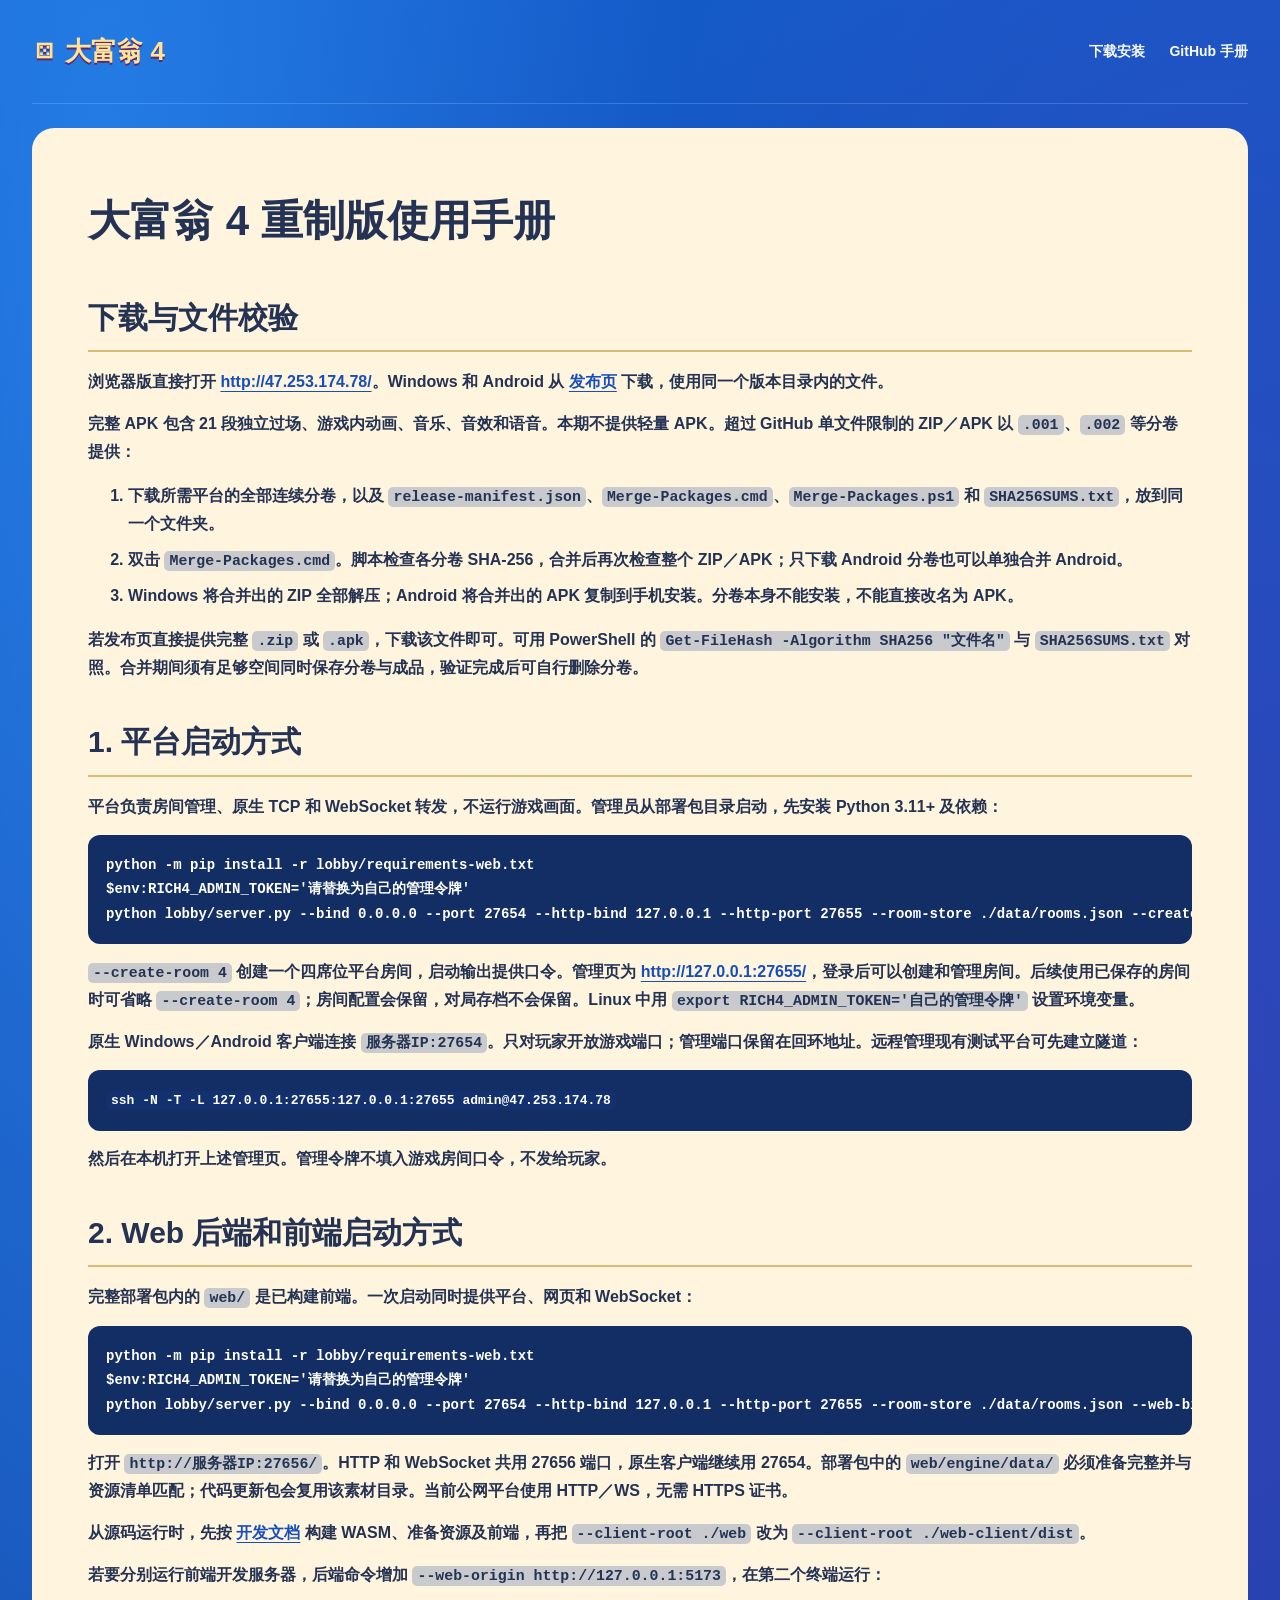
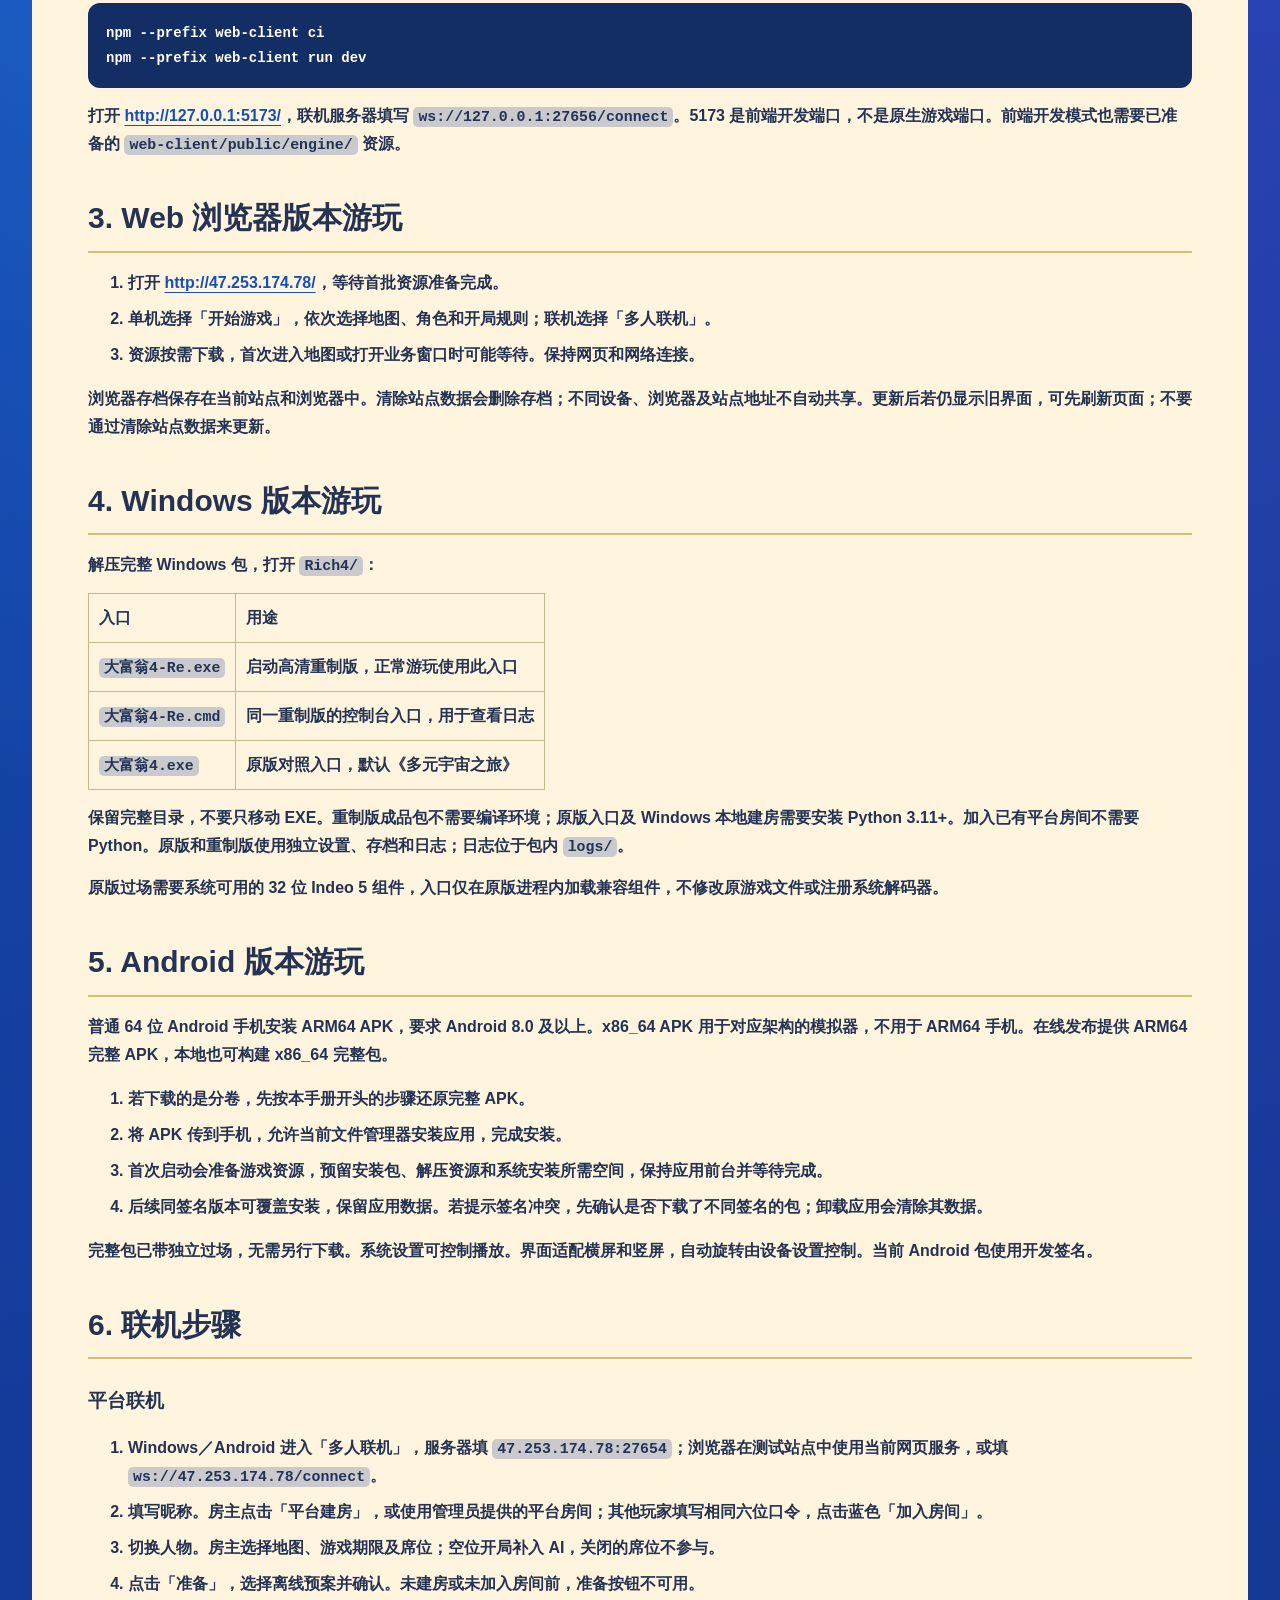
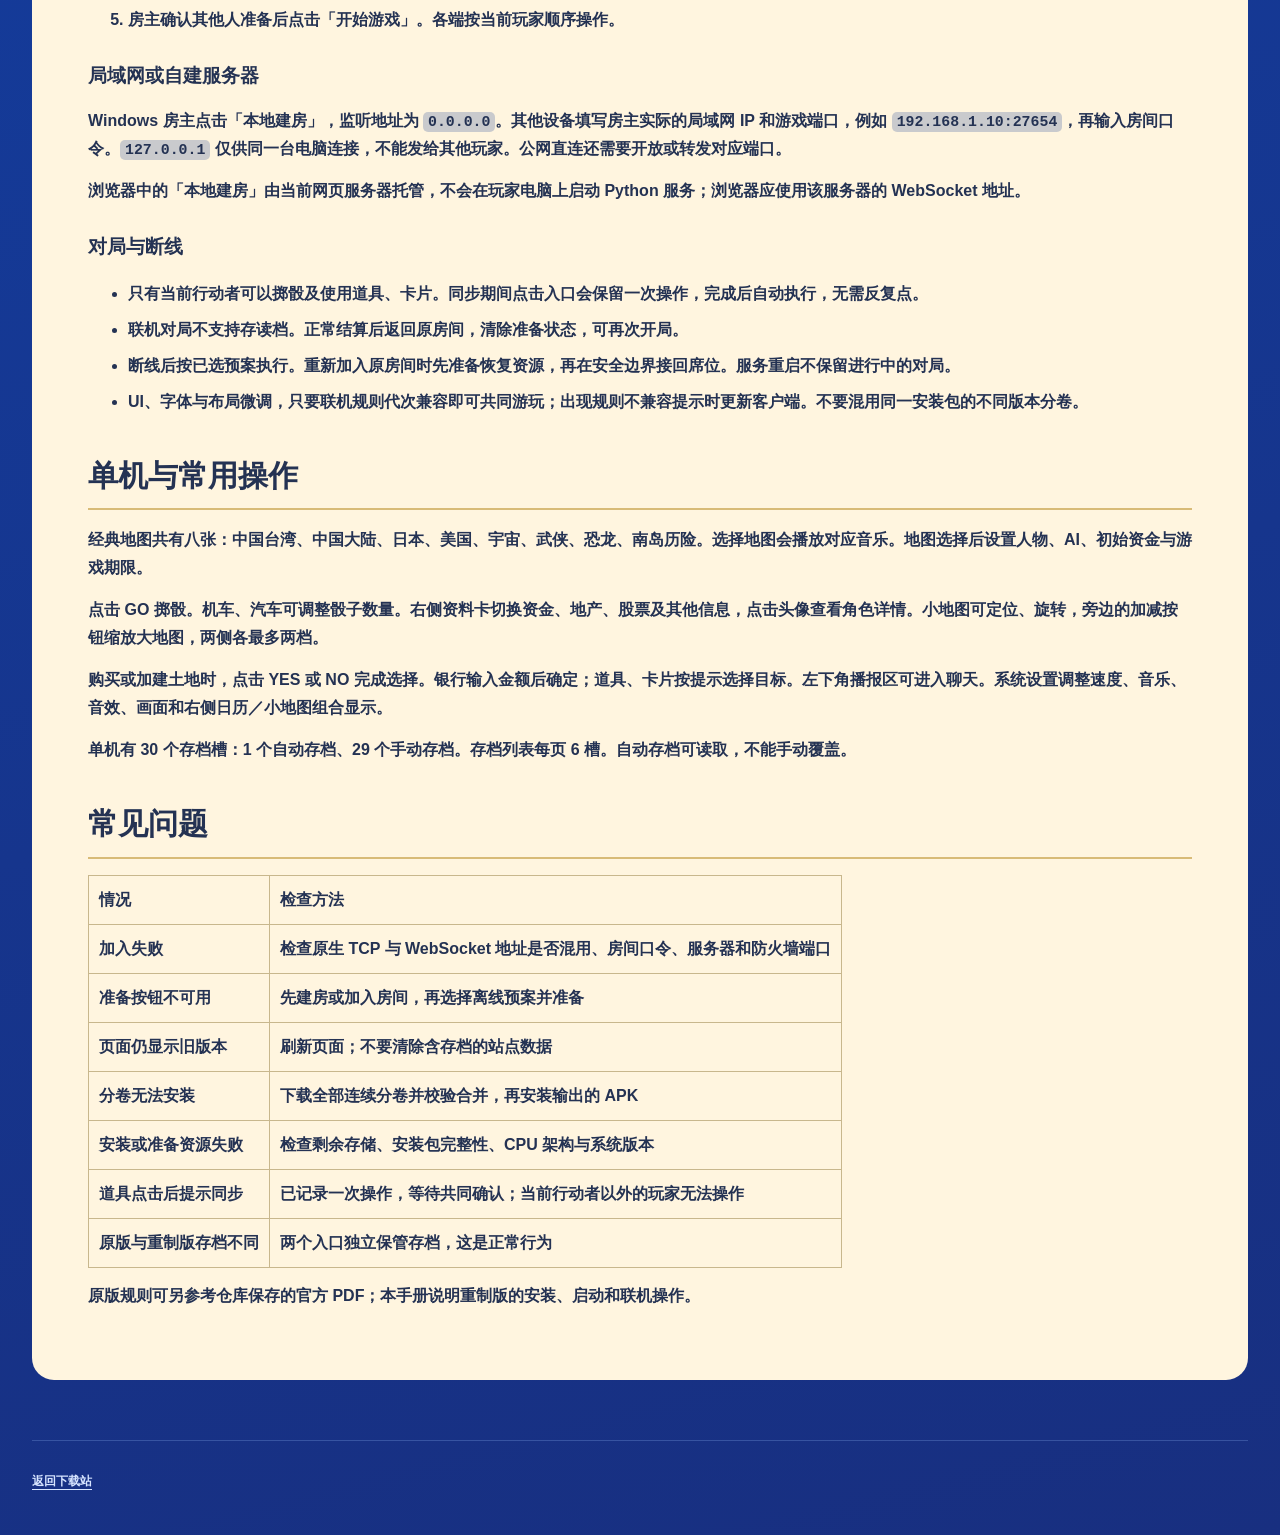
==== docs/manual.html @ b5ad1b86 "Update download pages and publish complete startup and multiplayer manual" ====
<!doctype html><html lang="zh-CN"><head><meta charset="utf-8"><meta name="viewport" content="width=device-width,initial-scale=1"><title>使用手册 · 大富翁4重制版</title><link rel="stylesheet" href="game.css"><style>article.manual{padding:clamp(18px,5vw,56px);margin:24px 0;color:#243253;background:#fff5df;border-radius:22px}article.manual h1{font-size:clamp(26px,4vw,42px)}article.manual h2{margin:40px 0 16px;border-bottom:2px solid #d8bb77;padding-bottom:12px}article.manual h3{margin:26px 0 12px}article.manual p{margin:14px 0}article.manual a{color:#174fba}article.manual pre{overflow:auto;padding:18px;background:#132e64;color:#fff;border-radius:12px;font-size:14px}article.manual code{font-family:Consolas,monospace}article.manual table{border-collapse:collapse;display:block;overflow:auto}article.manual td,article.manual th{border:1px solid #c8b78d;padding:10px;text-align:left}article.manual li{margin:8px 0}article.manual .anchor{display:none}</style></head><body><header><a class="brand" href="index.html">⚄ 大富翁 4</a><nav><a href="index.html#downloads">下载安装</a><a href="https://github.com/EXP-Games/rich4-online-release/blob/master/USER-MANUAL.md">GitHub 手册</a></nav></header><main><article class="manual"><h1 dir="auto">大富翁 4 重制版使用手册</h1>
<h2 dir="auto">下载与文件校验</h2>
<p dir="auto">浏览器版直接打开 <a href="http://47.253.174.78/" rel="nofollow">http://47.253.174.78/</a>。Windows 和 Android 从 <a href="https://github.com/EXP-Games/rich4-online-release/releases">发布页</a> 下载，使用同一个版本目录内的文件。</p>
<p dir="auto">完整 APK 包含 21 段独立过场、游戏内动画、音乐、音效和语音。本期不提供轻量 APK。超过 GitHub 单文件限制的 ZIP／APK 以 <code class="notranslate">.001</code>、<code class="notranslate">.002</code> 等分卷提供：</p>
<ol dir="auto">
<li>下载所需平台的全部连续分卷，以及 <code class="notranslate">release-manifest.json</code>、<code class="notranslate">Merge-Packages.cmd</code>、<code class="notranslate">Merge-Packages.ps1</code> 和 <code class="notranslate">SHA256SUMS.txt</code>，放到同一个文件夹。</li>
<li>双击 <code class="notranslate">Merge-Packages.cmd</code>。脚本检查各分卷 SHA-256，合并后再次检查整个 ZIP／APK；只下载 Android 分卷也可以单独合并 Android。</li>
<li>Windows 将合并出的 ZIP 全部解压；Android 将合并出的 APK 复制到手机安装。分卷本身不能安装，不能直接改名为 APK。</li>
</ol>
<p dir="auto">若发布页直接提供完整 <code class="notranslate">.zip</code> 或 <code class="notranslate">.apk</code>，下载该文件即可。可用 PowerShell 的 <code class="notranslate">Get-FileHash -Algorithm SHA256 "文件名"</code> 与 <code class="notranslate">SHA256SUMS.txt</code> 对照。合并期间须有足够空间同时保存分卷与成品，验证完成后可自行删除分卷。</p>
<h2 dir="auto">1. 平台启动方式</h2>
<p dir="auto">平台负责房间管理、原生 TCP 和 WebSocket 转发，不运行游戏画面。管理员从部署包目录启动，先安装 Python 3.11+ 及依赖：</p>
<div class="highlight highlight-source-powershell" dir="auto"><pre class="notranslate">python <span class="pl-k">-</span>m pip install <span class="pl-k">-</span>r lobby<span class="pl-k">/</span>requirements<span class="pl-k">-</span>web.txt
<span class="pl-smi">$<span class="pl-c1">env:</span>RICH4_ADMIN_TOKEN</span><span class="pl-k">=</span><span class="pl-s"><span class="pl-pds">'</span>请替换为自己的管理令牌<span class="pl-pds">'</span></span>
python lobby<span class="pl-k">/</span>server.py <span class="pl-k">--</span>bind <span class="pl-c1">0.0</span>.<span class="pl-c1">0.0</span> <span class="pl-k">--</span>port <span class="pl-c1">27654</span> <span class="pl-k">--</span>http<span class="pl-k">-</span>bind <span class="pl-c1">127.0</span>.<span class="pl-c1">0.1</span> <span class="pl-k">--</span>http<span class="pl-k">-</span>port <span class="pl-c1">27655</span> <span class="pl-k">--</span>room<span class="pl-k">-</span>store .<span class="pl-k">/</span><span class="pl-k">data</span><span class="pl-k">/</span>rooms.json <span class="pl-k">--</span>create<span class="pl-k">-</span>room <span class="pl-c1">4</span></pre></div>
<p dir="auto"><code class="notranslate">--create-room 4</code> 创建一个四席位平台房间，启动输出提供口令。管理页为 <a href="http://127.0.0.1:27655/" rel="nofollow">http://127.0.0.1:27655/</a>，登录后可以创建和管理房间。后续使用已保存的房间时可省略 <code class="notranslate">--create-room 4</code>；房间配置会保留，对局存档不会保留。Linux 中用 <code class="notranslate">export RICH4_ADMIN_TOKEN='自己的管理令牌'</code> 设置环境变量。</p>
<p dir="auto">原生 Windows／Android 客户端连接 <code class="notranslate">服务器IP:27654</code>。只对玩家开放游戏端口；管理端口保留在回环地址。远程管理现有测试平台可先建立隧道：</p>
<pre lang="text" class="notranslate"><code class="notranslate">ssh -N -T -L 127.0.0.1:27655:127.0.0.1:27655 admin@47.253.174.78
</code></pre>
<p dir="auto">然后在本机打开上述管理页。管理令牌不填入游戏房间口令，不发给玩家。</p>
<h2 dir="auto">2. Web 后端和前端启动方式</h2>
<p dir="auto">完整部署包内的 <code class="notranslate">web/</code> 是已构建前端。一次启动同时提供平台、网页和 WebSocket：</p>
<div class="highlight highlight-source-powershell" dir="auto"><pre class="notranslate">python <span class="pl-k">-</span>m pip install <span class="pl-k">-</span>r lobby<span class="pl-k">/</span>requirements<span class="pl-k">-</span>web.txt
<span class="pl-smi">$<span class="pl-c1">env:</span>RICH4_ADMIN_TOKEN</span><span class="pl-k">=</span><span class="pl-s"><span class="pl-pds">'</span>请替换为自己的管理令牌<span class="pl-pds">'</span></span>
python lobby<span class="pl-k">/</span>server.py <span class="pl-k">--</span>bind <span class="pl-c1">0.0</span>.<span class="pl-c1">0.0</span> <span class="pl-k">--</span>port <span class="pl-c1">27654</span> <span class="pl-k">--</span>http<span class="pl-k">-</span>bind <span class="pl-c1">127.0</span>.<span class="pl-c1">0.1</span> <span class="pl-k">--</span>http<span class="pl-k">-</span>port <span class="pl-c1">27655</span> <span class="pl-k">--</span>room<span class="pl-k">-</span>store .<span class="pl-k">/</span><span class="pl-k">data</span><span class="pl-k">/</span>rooms.json <span class="pl-k">--</span>web<span class="pl-k">-</span>bind <span class="pl-c1">0.0</span>.<span class="pl-c1">0.0</span> <span class="pl-k">--</span>web<span class="pl-k">-</span>port <span class="pl-c1">27656</span> <span class="pl-k">--</span>client<span class="pl-k">-</span>root .<span class="pl-k">/</span>web</pre></div>
<p dir="auto">打开 <code class="notranslate">http://服务器IP:27656/</code>。HTTP 和 WebSocket 共用 27656 端口，原生客户端继续用 27654。部署包中的 <code class="notranslate">web/engine/data/</code> 必须准备完整并与资源清单匹配；代码更新包会复用该素材目录。当前公网平台使用 HTTP／WS，无需 HTTPS 证书。</p>
<p dir="auto">从源码运行时，先按 <a href="https://github.com/EXP-Games/rich4-online/blob/master/DEV.md">开发文档</a> 构建 WASM、准备资源及前端，再把 <code class="notranslate">--client-root ./web</code> 改为 <code class="notranslate">--client-root ./web-client/dist</code>。</p>
<p dir="auto">若要分别运行前端开发服务器，后端命令增加 <code class="notranslate">--web-origin http://127.0.0.1:5173</code>，在第二个终端运行：</p>
<div class="highlight highlight-source-powershell" dir="auto"><pre class="notranslate">npm <span class="pl-k">--</span>prefix web<span class="pl-k">-</span>client ci
npm <span class="pl-k">--</span>prefix web<span class="pl-k">-</span>client run dev</pre></div>
<p dir="auto">打开 <a href="http://127.0.0.1:5173/" rel="nofollow">http://127.0.0.1:5173/</a>，联机服务器填写 <code class="notranslate">ws://127.0.0.1:27656/connect</code>。5173 是前端开发端口，不是原生游戏端口。前端开发模式也需要已准备的 <code class="notranslate">web-client/public/engine/</code> 资源。</p>
<h2 dir="auto">3. Web 浏览器版本游玩</h2>
<ol dir="auto">
<li>打开 <a href="http://47.253.174.78/" rel="nofollow">http://47.253.174.78/</a>，等待首批资源准备完成。</li>
<li>单机选择「开始游戏」，依次选择地图、角色和开局规则；联机选择「多人联机」。</li>
<li>资源按需下载，首次进入地图或打开业务窗口时可能等待。保持网页和网络连接。</li>
</ol>
<p dir="auto">浏览器存档保存在当前站点和浏览器中。清除站点数据会删除存档；不同设备、浏览器及站点地址不自动共享。更新后若仍显示旧界面，可先刷新页面；不要通过清除站点数据来更新。</p>
<h2 dir="auto">4. Windows 版本游玩</h2>
<p dir="auto">解压完整 Windows 包，打开 <code class="notranslate">Rich4/</code>：</p>
<markdown-accessiblity-table><table role="table">
<thead>
<tr>
<th>入口</th>
<th>用途</th>
</tr>
</thead>
<tbody>
<tr>
<td><code class="notranslate">大富翁4-Re.exe</code></td>
<td>启动高清重制版，正常游玩使用此入口</td>
</tr>
<tr>
<td><code class="notranslate">大富翁4-Re.cmd</code></td>
<td>同一重制版的控制台入口，用于查看日志</td>
</tr>
<tr>
<td><code class="notranslate">大富翁4.exe</code></td>
<td>原版对照入口，默认《多元宇宙之旅》</td>
</tr>
</tbody>
</table></markdown-accessiblity-table>
<p dir="auto">保留完整目录，不要只移动 EXE。重制版成品包不需要编译环境；原版入口及 Windows 本地建房需要安装 Python 3.11+。加入已有平台房间不需要 Python。原版和重制版使用独立设置、存档和日志；日志位于包内 <code class="notranslate">logs/</code>。</p>
<p dir="auto">原版过场需要系统可用的 32 位 Indeo 5 组件，入口仅在原版进程内加载兼容组件，不修改原游戏文件或注册系统解码器。</p>
<h2 dir="auto">5. Android 版本游玩</h2>
<p dir="auto">普通 64 位 Android 手机安装 ARM64 APK，要求 Android 8.0 及以上。x86_64 APK 用于对应架构的模拟器，不用于 ARM64 手机。在线发布提供 ARM64 完整 APK，本地也可构建 x86_64 完整包。</p>
<ol dir="auto">
<li>若下载的是分卷，先按本手册开头的步骤还原完整 APK。</li>
<li>将 APK 传到手机，允许当前文件管理器安装应用，完成安装。</li>
<li>首次启动会准备游戏资源，预留安装包、解压资源和系统安装所需空间，保持应用前台并等待完成。</li>
<li>后续同签名版本可覆盖安装，保留应用数据。若提示签名冲突，先确认是否下载了不同签名的包；卸载应用会清除其数据。</li>
</ol>
<p dir="auto">完整包已带独立过场，无需另行下载。系统设置可控制播放。界面适配横屏和竖屏，自动旋转由设备设置控制。当前 Android 包使用开发签名。</p>
<h2 dir="auto">6. 联机步骤</h2>
<h3 dir="auto">平台联机</h3>
<ol dir="auto">
<li>Windows／Android 进入「多人联机」，服务器填 <code class="notranslate">47.253.174.78:27654</code>；浏览器在测试站点中使用当前网页服务，或填 <code class="notranslate">ws://47.253.174.78/connect</code>。</li>
<li>填写昵称。房主点击「平台建房」，或使用管理员提供的平台房间；其他玩家填写相同六位口令，点击蓝色「加入房间」。</li>
<li>切换人物。房主选择地图、游戏期限及席位；空位开局补入 AI，关闭的席位不参与。</li>
<li>点击「准备」，选择离线预案并确认。未建房或未加入房间前，准备按钮不可用。</li>
<li>房主确认其他人准备后点击「开始游戏」。各端按当前玩家顺序操作。</li>
</ol>
<h3 dir="auto">局域网或自建服务器</h3>
<p dir="auto">Windows 房主点击「本地建房」，监听地址为 <code class="notranslate">0.0.0.0</code>。其他设备填写房主实际的局域网 IP 和游戏端口，例如 <code class="notranslate">192.168.1.10:27654</code>，再输入房间口令。<code class="notranslate">127.0.0.1</code> 仅供同一台电脑连接，不能发给其他玩家。公网直连还需要开放或转发对应端口。</p>
<p dir="auto">浏览器中的「本地建房」由当前网页服务器托管，不会在玩家电脑上启动 Python 服务；浏览器应使用该服务器的 WebSocket 地址。</p>
<h3 dir="auto">对局与断线</h3>
<ul dir="auto">
<li>只有当前行动者可以掷骰及使用道具、卡片。同步期间点击入口会保留一次操作，完成后自动执行，无需反复点。</li>
<li>联机对局不支持存读档。正常结算后返回原房间，清除准备状态，可再次开局。</li>
<li>断线后按已选预案执行。重新加入原房间时先准备恢复资源，再在安全边界接回席位。服务重启不保留进行中的对局。</li>
<li>UI、字体与布局微调，只要联机规则代次兼容即可共同游玩；出现规则不兼容提示时更新客户端。不要混用同一安装包的不同版本分卷。</li>
</ul>
<h2 dir="auto">单机与常用操作</h2>
<p dir="auto">经典地图共有八张：中国台湾、中国大陆、日本、美国、宇宙、武侠、恐龙、南岛历险。选择地图会播放对应音乐。地图选择后设置人物、AI、初始资金与游戏期限。</p>
<p dir="auto">点击 GO 掷骰。机车、汽车可调整骰子数量。右侧资料卡切换资金、地产、股票及其他信息，点击头像查看角色详情。小地图可定位、旋转，旁边的加减按钮缩放大地图，两侧各最多两档。</p>
<p dir="auto">购买或加建土地时，点击 YES 或 NO 完成选择。银行输入金额后确定；道具、卡片按提示选择目标。左下角播报区可进入聊天。系统设置调整速度、音乐、音效、画面和右侧日历／小地图组合显示。</p>
<p dir="auto">单机有 30 个存档槽：1 个自动存档、29 个手动存档。存档列表每页 6 槽。自动存档可读取，不能手动覆盖。</p>
<h2 dir="auto">常见问题</h2>
<markdown-accessiblity-table><table role="table">
<thead>
<tr>
<th>情况</th>
<th>检查方法</th>
</tr>
</thead>
<tbody>
<tr>
<td>加入失败</td>
<td>检查原生 TCP 与 WebSocket 地址是否混用、房间口令、服务器和防火墙端口</td>
</tr>
<tr>
<td>准备按钮不可用</td>
<td>先建房或加入房间，再选择离线预案并准备</td>
</tr>
<tr>
<td>页面仍显示旧版本</td>
<td>刷新页面；不要清除含存档的站点数据</td>
</tr>
<tr>
<td>分卷无法安装</td>
<td>下载全部连续分卷并校验合并，再安装输出的 APK</td>
</tr>
<tr>
<td>安装或准备资源失败</td>
<td>检查剩余存储、安装包完整性、CPU 架构与系统版本</td>
</tr>
<tr>
<td>道具点击后提示同步</td>
<td>已记录一次操作，等待共同确认；当前行动者以外的玩家无法操作</td>
</tr>
<tr>
<td>原版与重制版存档不同</td>
<td>两个入口独立保管存档，这是正常行为</td>
</tr>
</tbody>
</table></markdown-accessiblity-table>
<p dir="auto">原版规则可另参考仓库保存的官方 PDF；本手册说明重制版的安装、启动和联机操作。</p></article></main><footer><a href="index.html">返回下载站</a></footer></body></html>
---- docs/game.css ----
:root{color-scheme:light;--blue:#1757c7;--deep:#112f87;--plum:#6927aa;--gold:#ffcf55;--cream:#fff5df;--ink:#243253;--white:#f9fcff}
*{box-sizing:border-box}html{scroll-behavior:smooth;scroll-padding-top:24px}body{margin:0;color:var(--white);font:600 16px/1.75 "Segoe UI","Microsoft YaHei","PingFang SC",sans-serif;background:radial-gradient(ellipse at 8% 5%,#349bff85,transparent 35%),radial-gradient(ellipse at 95% 25%,#752fc347,transparent 38%),linear-gradient(165deg,#145cca,#143b9a 60%,#182f80);overflow-wrap:anywhere}a{color:inherit;text-underline-offset:4px}button{font:inherit;cursor:pointer}img{display:block;max-width:100%}h1,h2,h3,p,figure{margin:0}a:focus-visible,button:focus-visible,summary:focus-visible{outline:4px solid #fff2a6;outline-offset:4px}main,header,footer{width:min(1344px,calc(100% - 64px));margin-inline:auto}header{display:flex;align-items:center;justify-content:space-between;gap:28px;min-height:104px;border-bottom:1px solid #a9cfff40}.brand{display:inline-flex;align-items:center;gap:12px;text-decoration:none;font-weight:900;font-size:26px;line-height:1.2;white-space:nowrap;color:#ffe496;text-shadow:0 2px #5f276e}.brand small{display:block;font-size:10px;letter-spacing:2px;color:#dbeaff;margin-top:7px;text-shadow:none}.brand b{font-size:32px}.dice{width:52px;height:52px;display:grid;place-items:center;background:linear-gradient(#fff9eb,#f3cf85);color:#bd2c54;border:3px solid #ffe49d;border-radius:16px;box-shadow:0 4px #643095;font-size:37px;text-shadow:none}header nav{display:flex;gap:24px;align-items:center;flex-wrap:wrap}header nav a{font-size:14px;text-decoration:none;min-height:44px;display:inline-flex;align-items:center}header nav a:hover{color:#ffe195}.skip{position:absolute;left:16px;top:-100px;z-index:20;background:var(--cream);color:var(--ink);padding:12px;border-radius:12px}.skip:focus{top:12px}.hero{display:grid;grid-template-columns:.88fr 1.12fr;gap:48px;align-items:center;padding:68px 0 58px}.eyebrow{color:#ffe29a;font-size:13px;font-weight:800;letter-spacing:1px}.hero h1{font-size:clamp(44px,5.4vw,76px);line-height:1.18;color:#ffe78a;font-weight:950;letter-spacing:-2px;text-shadow:0 3px #8b521c,0 6px #4d1c82,3px 0 #5c2a84,-3px 0 #5c2a84;margin-top:14px}.hero h1 span{display:block;font-size:.49em;letter-spacing:4px;color:white;margin-top:12px;text-shadow:0 3px #243c93}.lead{color:#e2edff;max-width:470px;margin:23px 0 25px;font-size:17px}.actions{display:flex;gap:14px;flex-wrap:wrap}.button{display:inline-flex;align-items:center;justify-content:center;gap:10px;min-height:52px;padding:11px 25px;border-radius:999px;border:2px solid #fff3bf;text-decoration:none;color:var(--ink);font-size:17px;font-weight:900;line-height:1.4;box-shadow:inset 0 3px 1px #ffffffb0,0 4px #7a421c,0 7px #4a238c,0 10px 18px #12245740;transition:transform .12s,filter .12s,box-shadow .12s;text-align:center}.button small{font-size:12px;font-weight:800;opacity:.8}.gold{background:linear-gradient(#fff3a1,#ffd346 65%,#efab28);border-color:#fff1a2;color:#402919}.green{background:linear-gradient(#a0ed8c,#36be60 60%,#15913f);border-color:#e1ffba;color:#102f27}.white{background:linear-gradient(#fffdfa,#f6e6bf);border-color:#fff7de}.blue{background:linear-gradient(#54a7ff,#1b61d3);color:white;border-color:#9ed1ff}.button:hover{filter:brightness(1.06);transform:translateY(-1px)}.button:active{transform:translateY(4px);filter:brightness(.94);box-shadow:inset 0 3px 8px #41250c45,0 1px #714018,0 3px #4a238c}.facts{margin-top:27px;font-size:12px;color:#d4e5ff}.frame{border:3px solid #ffdf81;box-shadow:0 0 0 5px #692aab,0 0 0 7px #ba8de257,0 9px #0d286c8a;border-radius:24px}.hero-art{overflow:hidden;background:#183d9c;transform:rotate(-1deg)}.hero-art img{width:100%;height:auto}.hero-art figcaption{display:flex;align-items:center;justify-content:center;gap:10px;font-size:11px;padding:10px;color:#dae8ff}.tag{display:inline-block;font-size:11px;padding:3px 9px;background:#fff0bd;color:#4e365c;border-radius:999px;font-weight:900}main>section:not(.hero){padding:42px 0 28px}.heading{display:flex;align-items:center;gap:16px;margin-bottom:20px}.step{height:50px;width:50px;flex-shrink:0;display:grid;place-items:center;background:linear-gradient(#fff0a0,#edba40);border:2px solid #fff2bd;border-radius:17px;color:#57341e;font-size:20px;font-weight:950;box-shadow:0 4px #682da0}h2{font-size:30px;line-height:1.35;font-weight:900}.heading .eyebrow{font-size:11px;margin-bottom:3px}.badge{margin-left:auto;align-self:center;background:#182c7c80;border:1px solid #91b8f561;padding:6px 13px;border-radius:999px;font-size:12px;color:#f2e8c8}.intro{color:#dae8ff;margin-bottom:24px;font-size:14px}.downloads{display:grid;grid-template-columns:1fr 1fr;gap:28px;padding:7px}.download{padding:30px;background:linear-gradient(145deg,#397fe9,#1d4ead);display:flex;flex-direction:column}.download .eyebrow{margin-bottom:3px}.download h3{font-size:27px;margin-bottom:14px}.download p:not(.eyebrow){font-size:14px;color:#e1ebff;max-width:460px;margin-bottom:22px}.download .button{margin-top:auto;align-self:flex-start}.download-links{display:flex;justify-content:center;gap:26px;flex-wrap:wrap;margin:26px 0 6px;font-size:13px;color:#f4dfac}code{font-family:Consolas,monospace;font-size:.93em;background:#163f943b;padding:2px 5px;border-radius:5px}.notice{background:#fff0cf;color:#4a3e4e;border-left:5px solid #ffc24d;border-radius:15px;padding:17px 21px;font-size:13px;line-height:1.8}.notice strong{color:#5e2c8c}.screen-nav,.filters{display:flex;flex-wrap:wrap;gap:9px;margin:20px 0 14px}.screen-nav a{padding:7px 14px;background:#2051a8;border:1px solid #79acf47d;text-decoration:none;border-radius:12px;font-size:13px;min-height:42px;display:inline-flex;align-items:center}.screen-nav a:hover{background:#306bd0}.filters button{min-height:44px;padding:8px 20px;border-radius:999px;border:2px solid #8fbaff;background:linear-gradient(#3e83e3,#2456b7);font-weight:800;color:#fff;box-shadow:0 3px #142b78}.filters button.active{color:#452d28;border-color:#fff0af;background:linear-gradient(#ffed9b,#edbc43);box-shadow:inset 0 2px #fff7cc,0 3px #71421f}.gallery-status{font-size:12px;color:#c9dfff;margin:12px 0 24px}.screen-group{padding:26px 0 30px;border-top:1px solid #8cb7f340;scroll-margin-top:24px}.group-heading{display:flex;align-items:baseline;gap:14px;margin-bottom:16px}.group-heading h3{font-size:22px}.group-heading p{font-size:12px;color:#d0e1ff}.device-grid{display:grid;grid-template-columns:repeat(3,minmax(0,1fr));gap:18px}.device-card{overflow:hidden;border:2px solid #a6caff;border-radius:18px;background:#2357b6;box-shadow:0 5px #1429765c}.device-card[hidden]{display:none}.device-grid.filtered{grid-template-columns:1fr}.device-grid.filtered .device-card{max-width:950px;width:100%;margin-inline:auto}.preview-link{display:block;text-decoration:none;color:inherit;outline-offset:-4px}.preview-image{height:260px;background:linear-gradient(145deg,#10378a,#355fc6);display:flex;align-items:center;justify-content:center;padding:8px}.preview-image img{width:100%;height:100%;object-fit:contain;border-radius:9px;transition:transform .2s}.preview-link:hover img{transform:scale(1.02)}.device-grid.filtered .preview-image{height:min(60vw,530px)}.device-card figcaption{padding:11px 14px;display:flex;align-items:center;justify-content:space-between;gap:8px;background:linear-gradient(#fff4d8,#efdba9);color:#253354;font-size:13px}.device-card figcaption span{font-size:11px;color:#615565}.group-note{margin-top:12px;font-size:12px;color:#ffdea7}.design-note{color:#d5e5ff;font-size:12px;margin:20px 0}.supplements{padding:19px 22px;margin:18px 7px;background:linear-gradient(#3a6ec9,#224dab)}summary{cursor:pointer;font-weight:850;min-height:44px;display:list-item;align-content:center}details[open] summary{margin-bottom:14px}.supplement-grid{display:grid;grid-template-columns:1fr 1fr;gap:20px}.supplement-grid img{border-radius:12px;width:100%;height:250px;object-fit:contain;background:#153a90}.supplement-grid figcaption{font-size:12px;padding-top:7px;color:#e2ecff}.guide-grid{display:grid;grid-template-columns:repeat(3,1fr);list-style:none;padding:0;gap:20px}.paper{border:2px solid #f9dc91;border-radius:20px;background:linear-gradient(135deg,#fff9e9,#f8e7c0);color:var(--ink);padding:24px;box-shadow:0 4px #9d6d2d,0 7px #472a8a}.paper h3{font-size:21px;margin-bottom:9px}.paper p{font-size:14px;line-height:1.85;color:#425171}.number{display:grid;place-items:center;width:35px;height:35px;border-radius:50%;background:#7940b7;color:#fff;font-weight:900;margin-bottom:16px;border:2px solid #f2cb72}#resources details+details{margin-top:20px}.resource-gallery{display:grid;grid-template-columns:1fr 1fr;gap:22px;max-width:780px;margin:20px auto}.resource-gallery img{border-radius:14px;max-height:320px;width:100%;object-fit:contain;background:#e5d5b5}.resource-gallery figcaption{text-align:center;font-size:12px;margin-top:7px}.text-link{color:#5f2e94;font-weight:800}footer{display:flex;align-items:center;justify-content:space-between;gap:24px;border-top:1px solid #81a7e94d;margin-top:60px;padding:30px 0 44px}footer p,footer>a:last-child{font-size:12px;color:#d6e4ff}footer .brand{font-size:19px}footer .dice{width:40px;height:40px;font-size:28px}dialog{border:3px solid #ffdc7b;border-radius:22px;background:#17469f;color:#fff;padding:16px;width:min(1400px,96vw);max-width:96vw;height:94dvh;max-height:94dvh;box-shadow:0 0 0 5px #723eaa}dialog::backdrop{background:#08173adc;backdrop-filter:blur(5px)}dialog[open]{display:flex;flex-direction:column}.viewer-top,.viewer-bottom{display:flex;align-items:center;justify-content:space-between;gap:12px;flex-shrink:0}.viewer-top p{font-size:15px;font-weight:800}.viewer-top .button,.viewer-bottom .button{min-height:44px;font-size:13px;padding:8px 18px;box-shadow:inset 0 2px #ffffff80,0 2px #784325}.viewer-image{min-height:0;flex:1;display:flex;align-items:center;justify-content:center;padding:14px 0}.viewer-image img{max-width:100%;max-height:100%;object-fit:contain}.viewer-bottom{padding-top:5px}.viewer-bottom .button{white-space:nowrap}body.viewer-open{overflow:hidden}
@media(min-width:1450px){.preview-image{height:285px}}
@media(max-width:1050px){main,header,footer{width:calc(100% - 40px)}.hero{gap:30px;padding:44px 0 35px}.hero h1{font-size:54px}.lead{font-size:15px}.actions .button{font-size:15px;padding-inline:18px}.preview-image{height:210px}.group-heading{flex-wrap:wrap;gap:5px}.guide-grid{gap:14px}.paper{padding:20px}header nav{gap:16px}.download{padding:25px}.download h3{font-size:24px}}
@media(max-width:740px){main,header,footer{width:calc(100% - 32px)}header{min-height:85px;gap:14px;flex-wrap:wrap;padding:16px 0}.brand{font-size:21px}.dice{width:43px;height:43px;font-size:31px}.brand small{font-size:8px;letter-spacing:1px}header nav{width:100%;justify-content:space-between;gap:8px}header nav a{font-size:12px;min-height:36px}.hero{grid-template-columns:1fr;gap:30px;padding:34px 0 22px}.hero>div{text-align:center}.hero .eyebrow{font-size:12px}.hero h1{font-size:57px}.hero h1 span{font-size:30px;letter-spacing:4px}.lead{margin:22px auto;max-width:430px}.actions{justify-content:center}.hero-art{transform:none;margin:0 7px}.hero-art figcaption{font-size:10px}main>section:not(.hero){padding-top:32px}.heading{gap:12px;flex-wrap:wrap}h2{font-size:25px}.step{width:44px;height:44px;font-size:18px}.heading .badge{font-size:10px;margin-left:auto;padding:5px 10px}.intro{font-size:12px}.downloads{grid-template-columns:1fr;gap:28px}.download{padding:24px}.download .button{width:100%;align-self:stretch;font-size:15px}.download-links{gap:12px 20px;font-size:12px}.notice{font-size:12px;padding:14px 16px}.screen-nav{gap:7px}.screen-nav a{font-size:12px;padding:7px 12px}.filters{gap:8px}.filters button{font-size:12px;padding:8px 13px;min-height:44px}.device-grid{grid-template-columns:1fr;gap:16px}.device-card{max-width:590px;width:100%;margin-inline:auto}.preview-image{height:auto;min-height:130px;padding:8px}.preview-image img{height:auto;width:100%;max-height:none}.device-card[data-device="mobile-portrait"] .preview-image img{max-height:540px;width:auto;max-width:100%;object-fit:contain}.device-grid.filtered .preview-image{height:auto}.group-heading h3{font-size:21px}.group-heading p{font-size:11px}.guide-grid{grid-template-columns:1fr;gap:18px}.guide-grid li{padding:22px}.number{float:left;margin-right:14px;margin-bottom:0}.guide-grid h3{line-height:35px}.guide-grid p{clear:both;padding-top:10px;font-size:13px}.supplement-grid,.resource-gallery{grid-template-columns:1fr}.supplement-grid img{height:auto;max-height:400px}.supplements{padding:16px}.resource-gallery{max-width:420px}.paper p{font-size:13px}footer{flex-direction:column;align-items:flex-start;gap:16px;margin-top:42px}.viewer-top{align-items:flex-start}.viewer-top p{font-size:12px;max-width:70%}.viewer-top .button{min-height:44px;padding:8px 12px}.viewer-bottom{flex-wrap:wrap;justify-content:center;gap:9px}.viewer-bottom .button{font-size:12px;padding:8px 12px}dialog{padding:12px}}
@media(prefers-reduced-motion:reduce){html{scroll-behavior:auto}*,*::before,*::after{transition:none!important}}
.resource-panel{padding:28px;background:linear-gradient(145deg,#3479de,#254ea9);margin:8px 7px 30px}.resource-top,.resource-bottom{display:flex;align-items:center;justify-content:space-between;gap:20px}.resource-top h3{font-size:26px;margin-top:4px}.resource-size{background:#fff0c6;color:#513647;border-radius:999px;padding:9px 16px;font-size:14px;white-space:nowrap}.install-steps{display:grid;grid-template-columns:repeat(3,1fr);gap:18px;margin:24px 0}.install-steps>div{padding:22px;background:linear-gradient(#fff8e8,#f3dfb4);border:2px solid #ffe19b;border-radius:18px;color:#263754;box-shadow:0 4px #623092}.install-steps h4{font-size:19px;margin:0 0 10px}.install-steps p,.resource-bottom p{font-size:13px;line-height:1.9}.resource-bottom p{color:#dce9ff}.resource-bottom .button{font-size:14px}.resource-panel+.paper{margin-top:20px}.filters button{touch-action:manipulation}@media(max-width:740px){.resource-panel{padding:19px}.resource-top,.resource-bottom{flex-direction:column;align-items:flex-start;gap:14px}.resource-top h3{font-size:23px}.resource-size{font-size:12px}.install-steps{grid-template-columns:1fr;gap:15px}.install-steps .number{float:left;margin-right:14px;margin-bottom:0}.install-steps h4{line-height:35px}.install-steps p{clear:both;padding-top:8px}.resource-bottom .button{width:100%}}

.supplements>h3{font-size:21px;margin-bottom:18px}.supplement-grid .preview-link{min-height:100px}
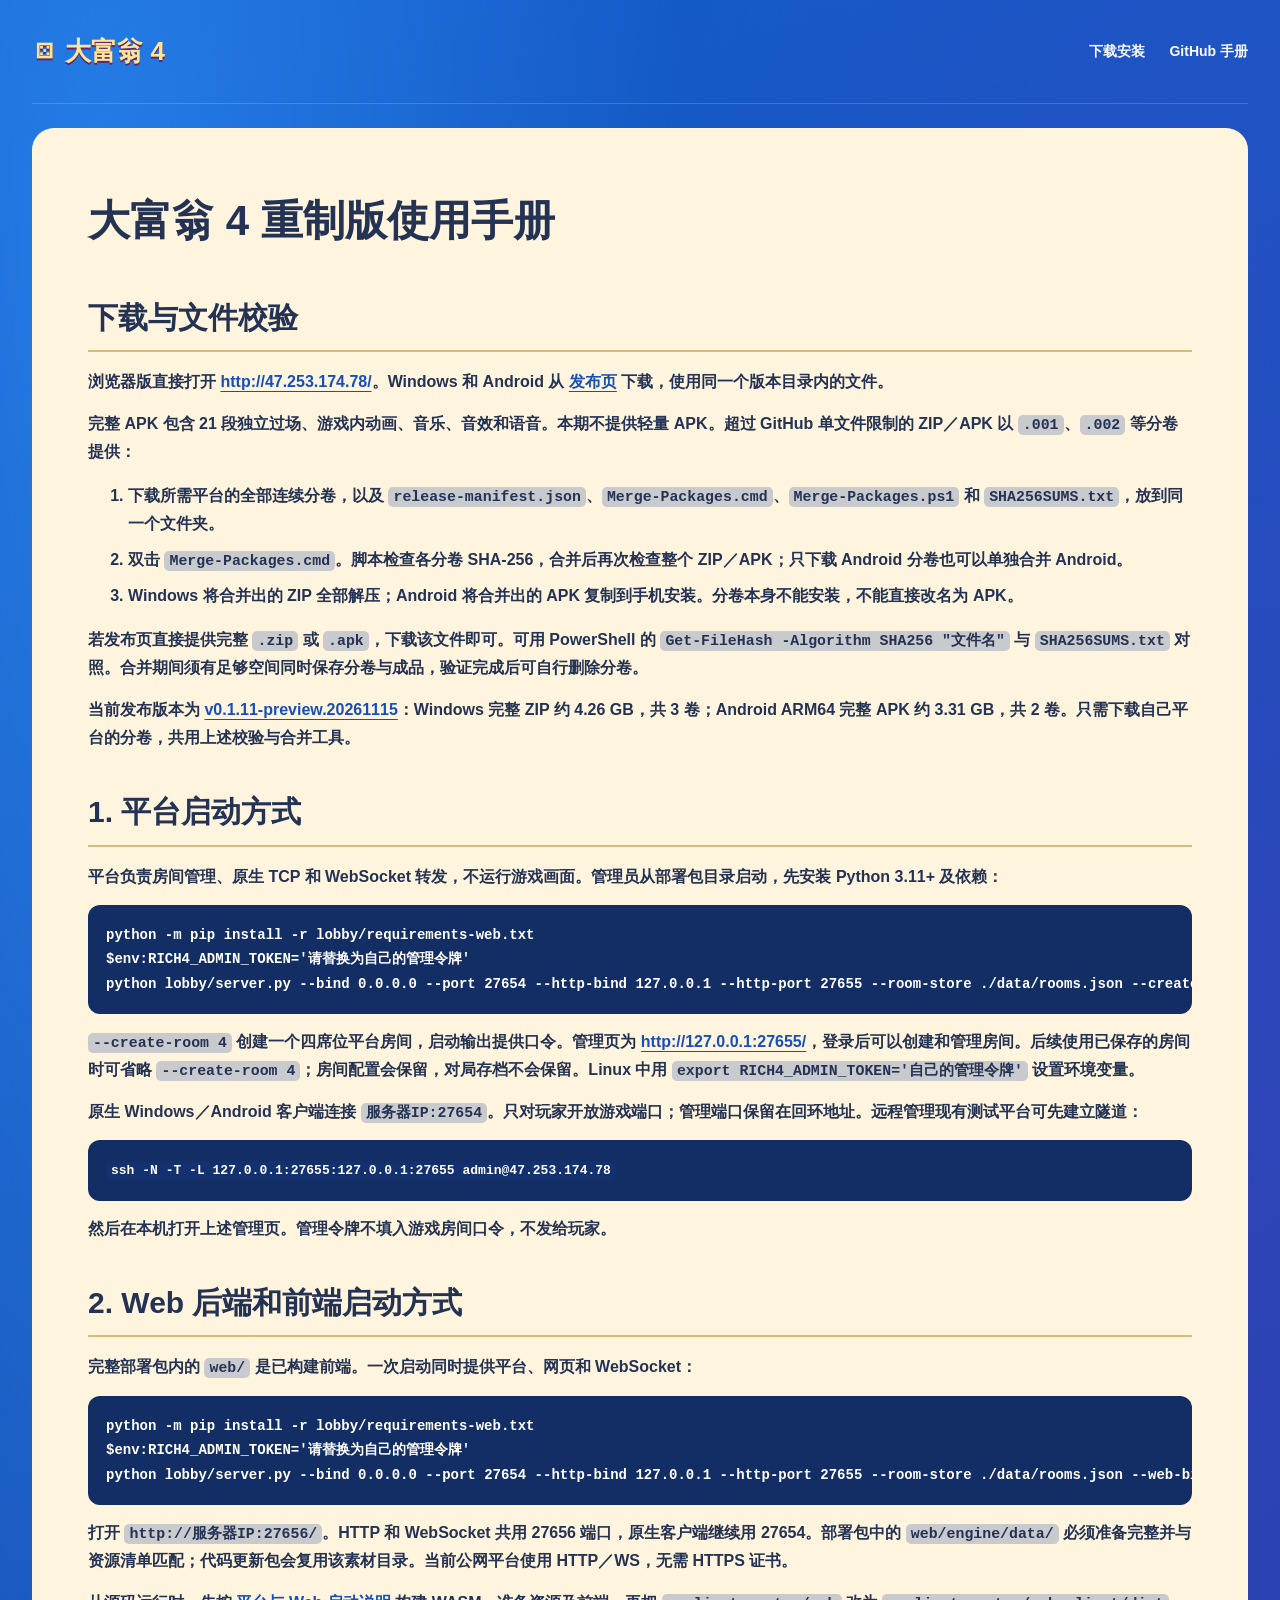
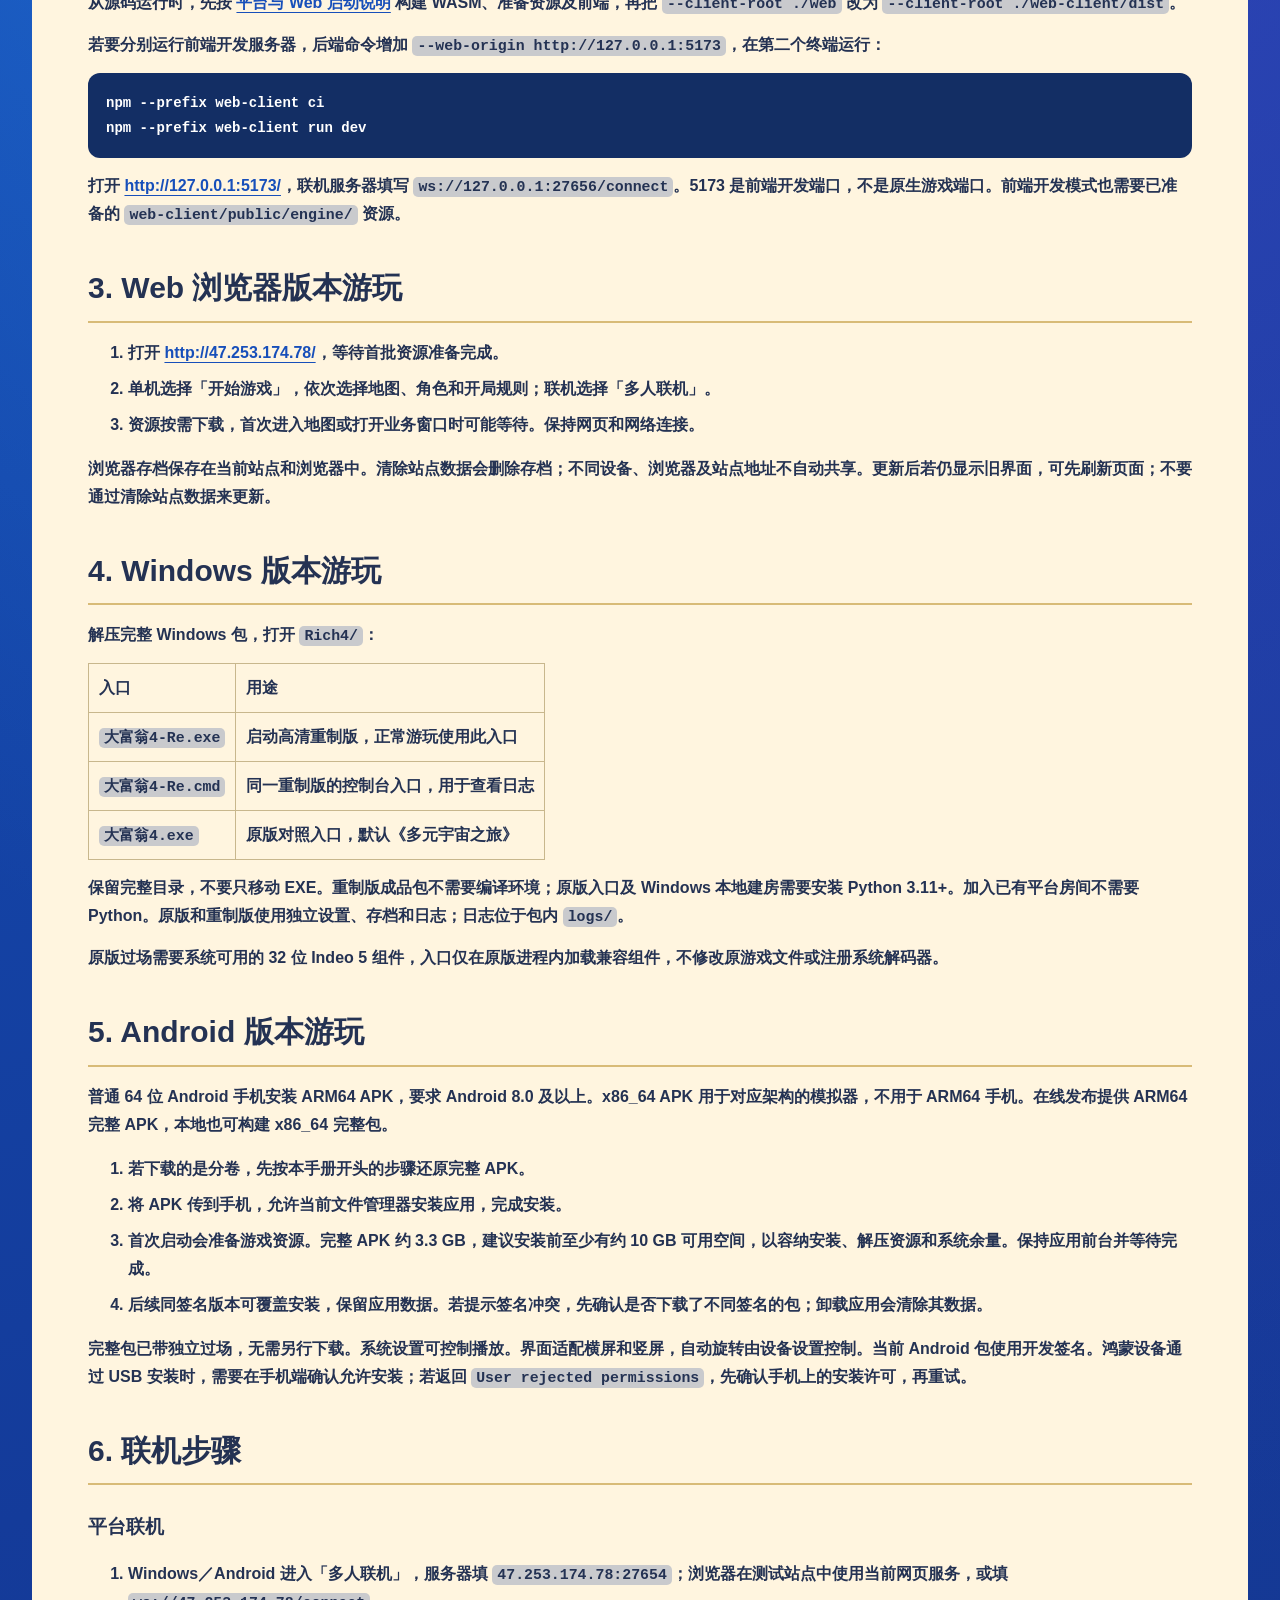
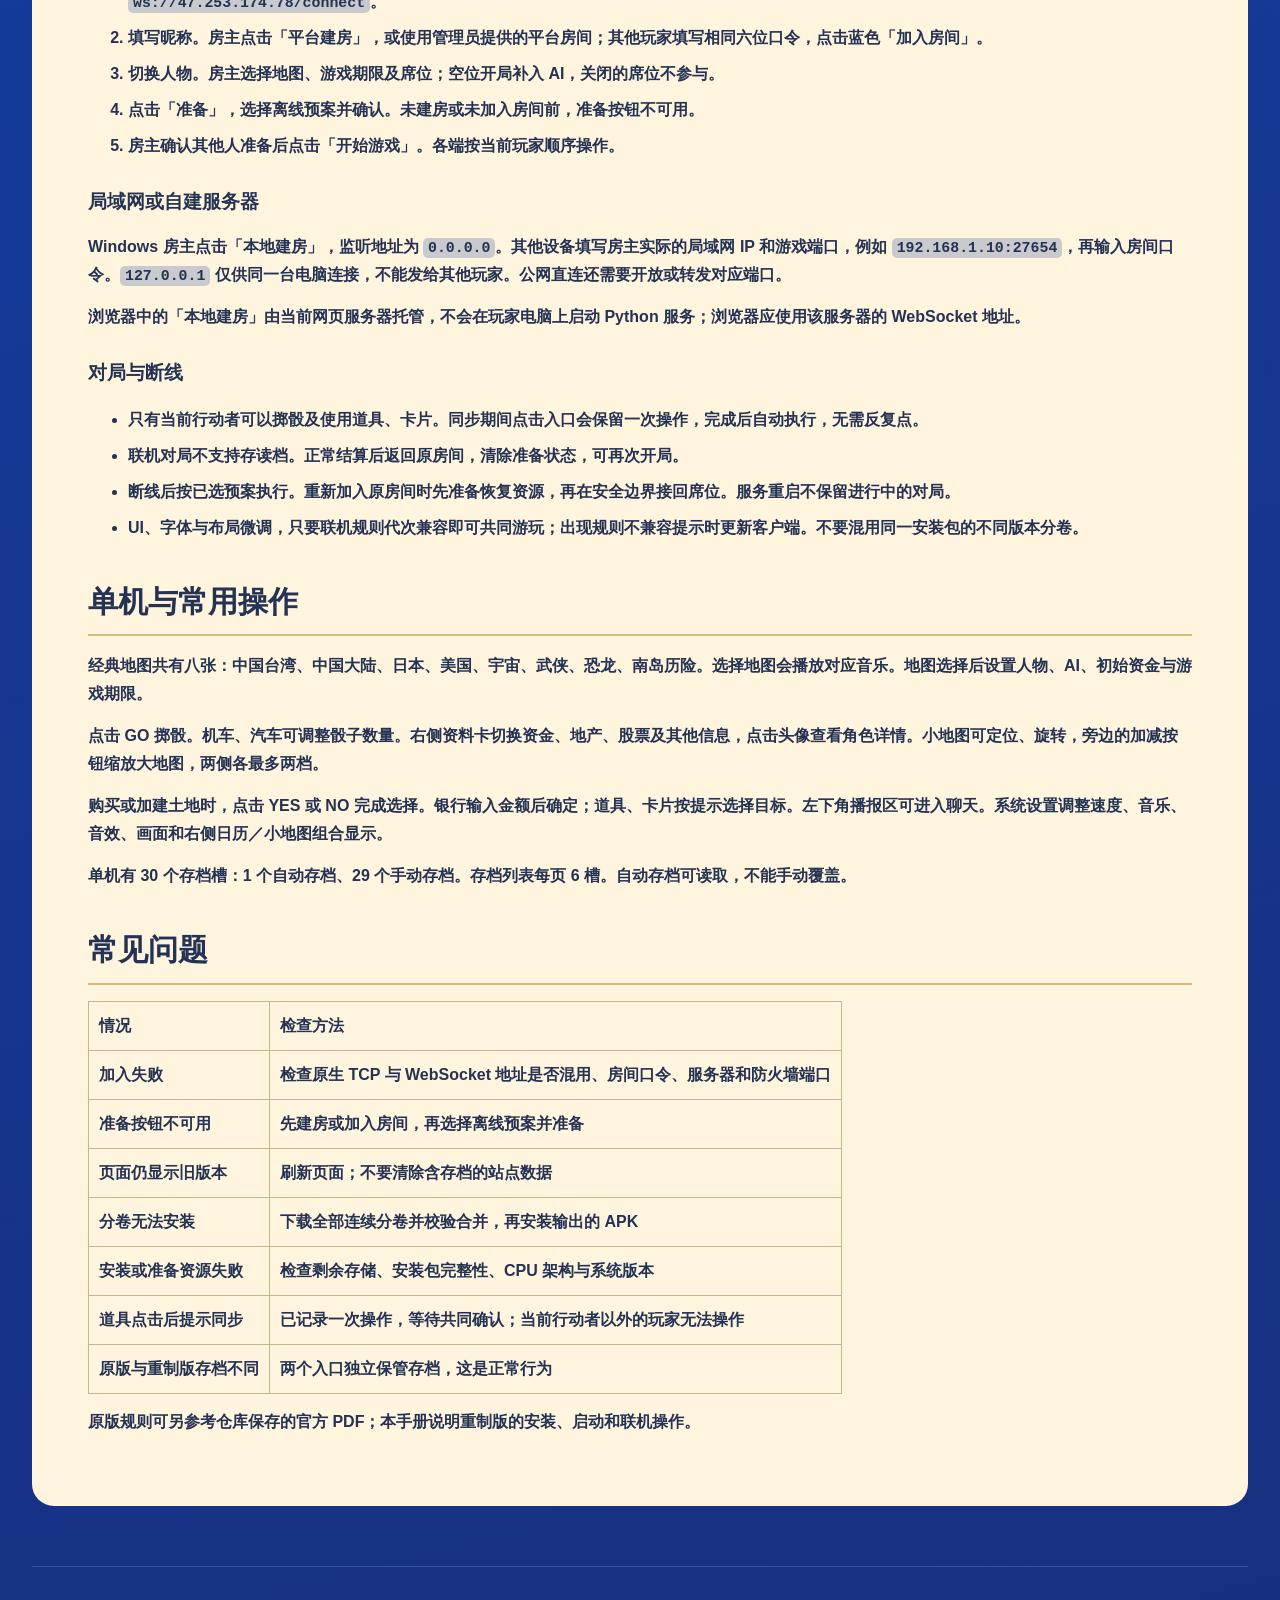
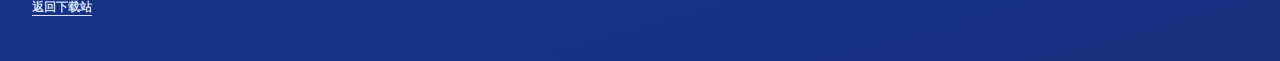
==== commit 57b34ee7: "Link published full packages and provide public platform setup guide" ====
--- a/docs/manual.html
+++ b/docs/manual.html
@@ -8,6 +8,7 @@
 <li>Windows 将合并出的 ZIP 全部解压；Android 将合并出的 APK 复制到手机安装。分卷本身不能安装，不能直接改名为 APK。</li>
 </ol>
 <p dir="auto">若发布页直接提供完整 <code class="notranslate">.zip</code> 或 <code class="notranslate">.apk</code>，下载该文件即可。可用 PowerShell 的 <code class="notranslate">Get-FileHash -Algorithm SHA256 "文件名"</code> 与 <code class="notranslate">SHA256SUMS.txt</code> 对照。合并期间须有足够空间同时保存分卷与成品，验证完成后可自行删除分卷。</p>
+<p dir="auto">当前发布版本为 <a href="https://github.com/EXP-Games/rich4-online-release/releases/tag/v0.1.11-preview.20261115">v0.1.11-preview.20261115</a>：Windows 完整 ZIP 约 4.26 GB，共 3 卷；Android ARM64 完整 APK 约 3.31 GB，共 2 卷。只需下载自己平台的分卷，共用上述校验与合并工具。</p>
 <h2 dir="auto">1. 平台启动方式</h2>
 <p dir="auto">平台负责房间管理、原生 TCP 和 WebSocket 转发，不运行游戏画面。管理员从部署包目录启动，先安装 Python 3.11+ 及依赖：</p>
 <div class="highlight highlight-source-powershell" dir="auto"><pre class="notranslate">python <span class="pl-k">-</span>m pip install <span class="pl-k">-</span>r lobby<span class="pl-k">/</span>requirements<span class="pl-k">-</span>web.txt
@@ -24,7 +25,7 @@
 <span class="pl-smi">$<span class="pl-c1">env:</span>RICH4_ADMIN_TOKEN</span><span class="pl-k">=</span><span class="pl-s"><span class="pl-pds">'</span>请替换为自己的管理令牌<span class="pl-pds">'</span></span>
 python lobby<span class="pl-k">/</span>server.py <span class="pl-k">--</span>bind <span class="pl-c1">0.0</span>.<span class="pl-c1">0.0</span> <span class="pl-k">--</span>port <span class="pl-c1">27654</span> <span class="pl-k">--</span>http<span class="pl-k">-</span>bind <span class="pl-c1">127.0</span>.<span class="pl-c1">0.1</span> <span class="pl-k">--</span>http<span class="pl-k">-</span>port <span class="pl-c1">27655</span> <span class="pl-k">--</span>room<span class="pl-k">-</span>store .<span class="pl-k">/</span><span class="pl-k">data</span><span class="pl-k">/</span>rooms.json <span class="pl-k">--</span>web<span class="pl-k">-</span>bind <span class="pl-c1">0.0</span>.<span class="pl-c1">0.0</span> <span class="pl-k">--</span>web<span class="pl-k">-</span>port <span class="pl-c1">27656</span> <span class="pl-k">--</span>client<span class="pl-k">-</span>root .<span class="pl-k">/</span>web</pre></div>
 <p dir="auto">打开 <code class="notranslate">http://服务器IP:27656/</code>。HTTP 和 WebSocket 共用 27656 端口，原生客户端继续用 27654。部署包中的 <code class="notranslate">web/engine/data/</code> 必须准备完整并与资源清单匹配；代码更新包会复用该素材目录。当前公网平台使用 HTTP／WS，无需 HTTPS 证书。</p>
-<p dir="auto">从源码运行时，先按 <a href="https://github.com/EXP-Games/rich4-online/blob/master/DEV.md">开发文档</a> 构建 WASM、准备资源及前端，再把 <code class="notranslate">--client-root ./web</code> 改为 <code class="notranslate">--client-root ./web-client/dist</code>。</p>
+<p dir="auto">从源码运行时，先按 <a href="PLATFORM.md">平台与 Web 启动说明</a> 构建 WASM、准备资源及前端，再把 <code class="notranslate">--client-root ./web</code> 改为 <code class="notranslate">--client-root ./web-client/dist</code>。</p>
 <p dir="auto">若要分别运行前端开发服务器，后端命令增加 <code class="notranslate">--web-origin http://127.0.0.1:5173</code>，在第二个终端运行：</p>
 <div class="highlight highlight-source-powershell" dir="auto"><pre class="notranslate">npm <span class="pl-k">--</span>prefix web<span class="pl-k">-</span>client ci
 npm <span class="pl-k">--</span>prefix web<span class="pl-k">-</span>client run dev</pre></div>
@@ -67,10 +68,10 @@
 <ol dir="auto">
 <li>若下载的是分卷，先按本手册开头的步骤还原完整 APK。</li>
 <li>将 APK 传到手机，允许当前文件管理器安装应用，完成安装。</li>
-<li>首次启动会准备游戏资源，预留安装包、解压资源和系统安装所需空间，保持应用前台并等待完成。</li>
+<li>首次启动会准备游戏资源。完整 APK 约 3.3 GB，建议安装前至少有约 10 GB 可用空间，以容纳安装、解压资源和系统余量。保持应用前台并等待完成。</li>
 <li>后续同签名版本可覆盖安装，保留应用数据。若提示签名冲突，先确认是否下载了不同签名的包；卸载应用会清除其数据。</li>
 </ol>
-<p dir="auto">完整包已带独立过场，无需另行下载。系统设置可控制播放。界面适配横屏和竖屏，自动旋转由设备设置控制。当前 Android 包使用开发签名。</p>
+<p dir="auto">完整包已带独立过场，无需另行下载。系统设置可控制播放。界面适配横屏和竖屏，自动旋转由设备设置控制。当前 Android 包使用开发签名。鸿蒙设备通过 USB 安装时，需要在手机端确认允许安装；若返回 <code class="notranslate">User rejected permissions</code>，先确认手机上的安装许可，再重试。</p>
 <h2 dir="auto">6. 联机步骤</h2>
 <h3 dir="auto">平台联机</h3>
 <ol dir="auto">
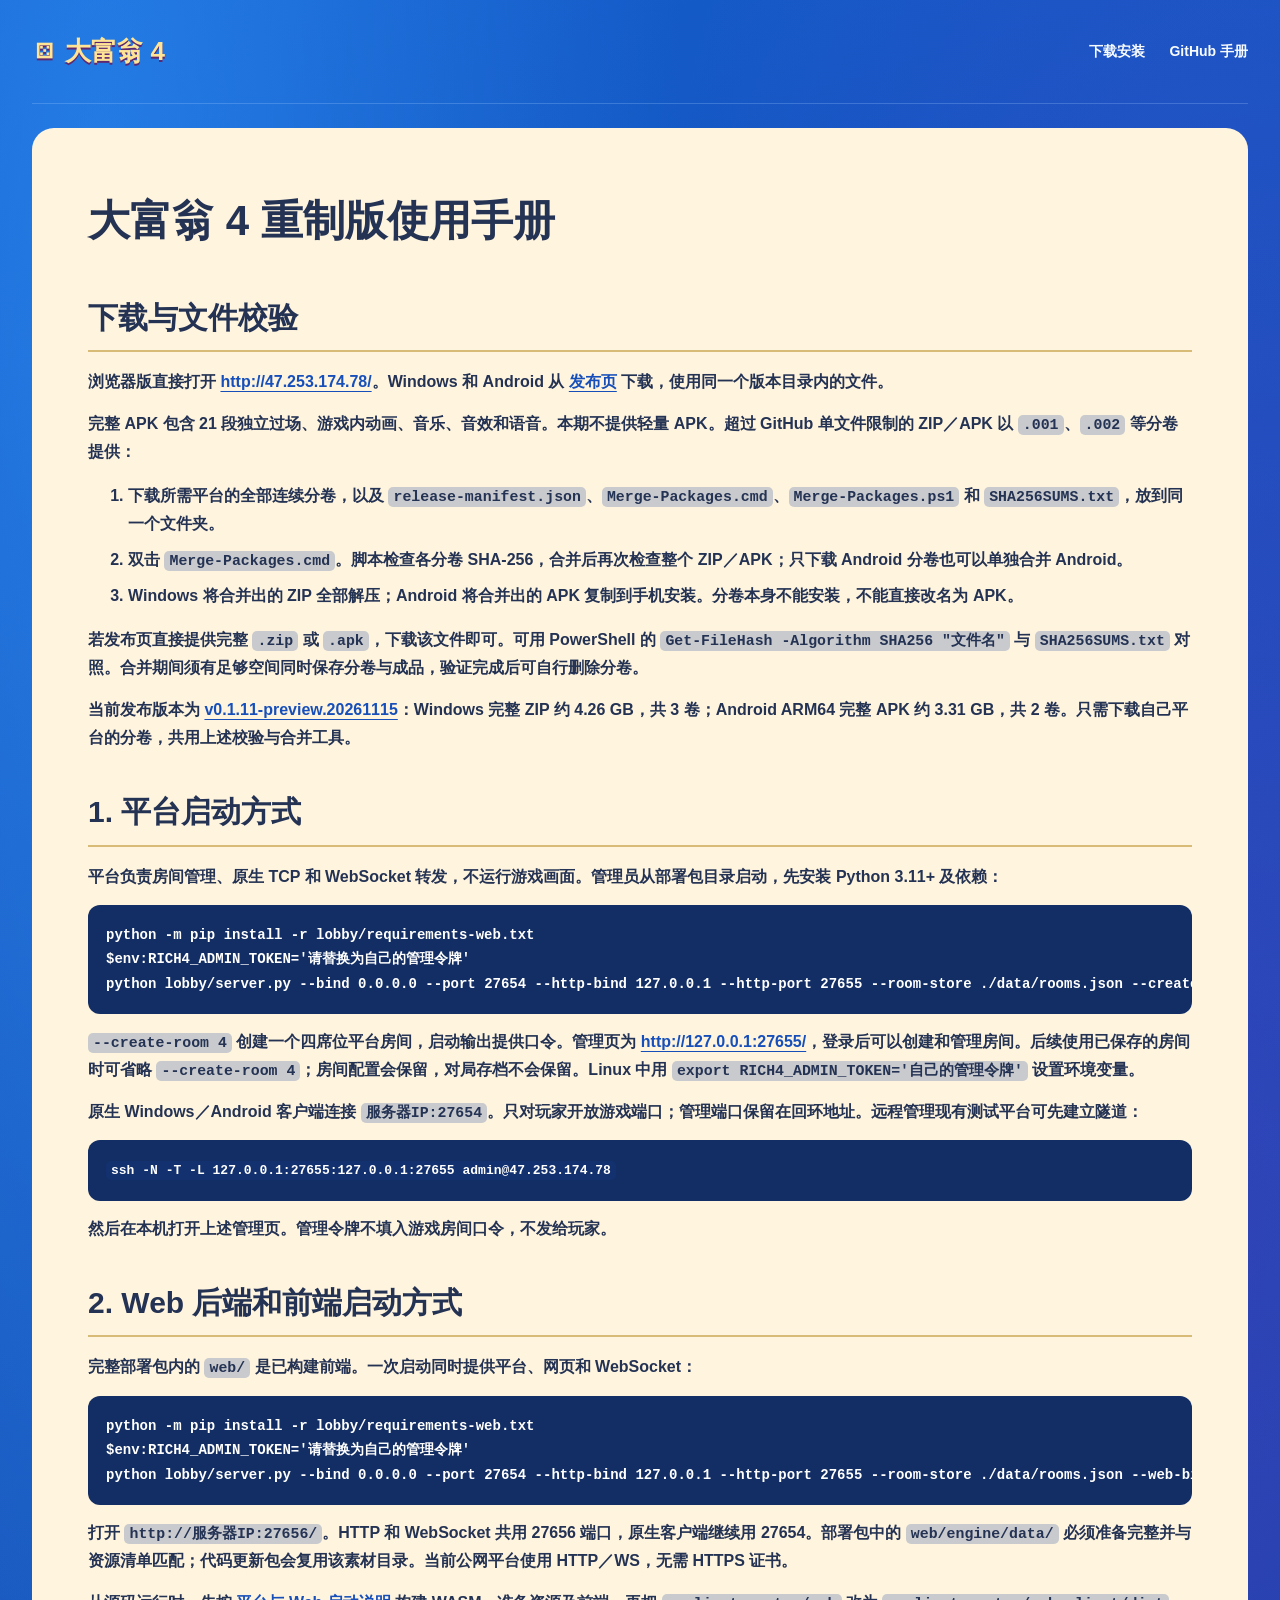
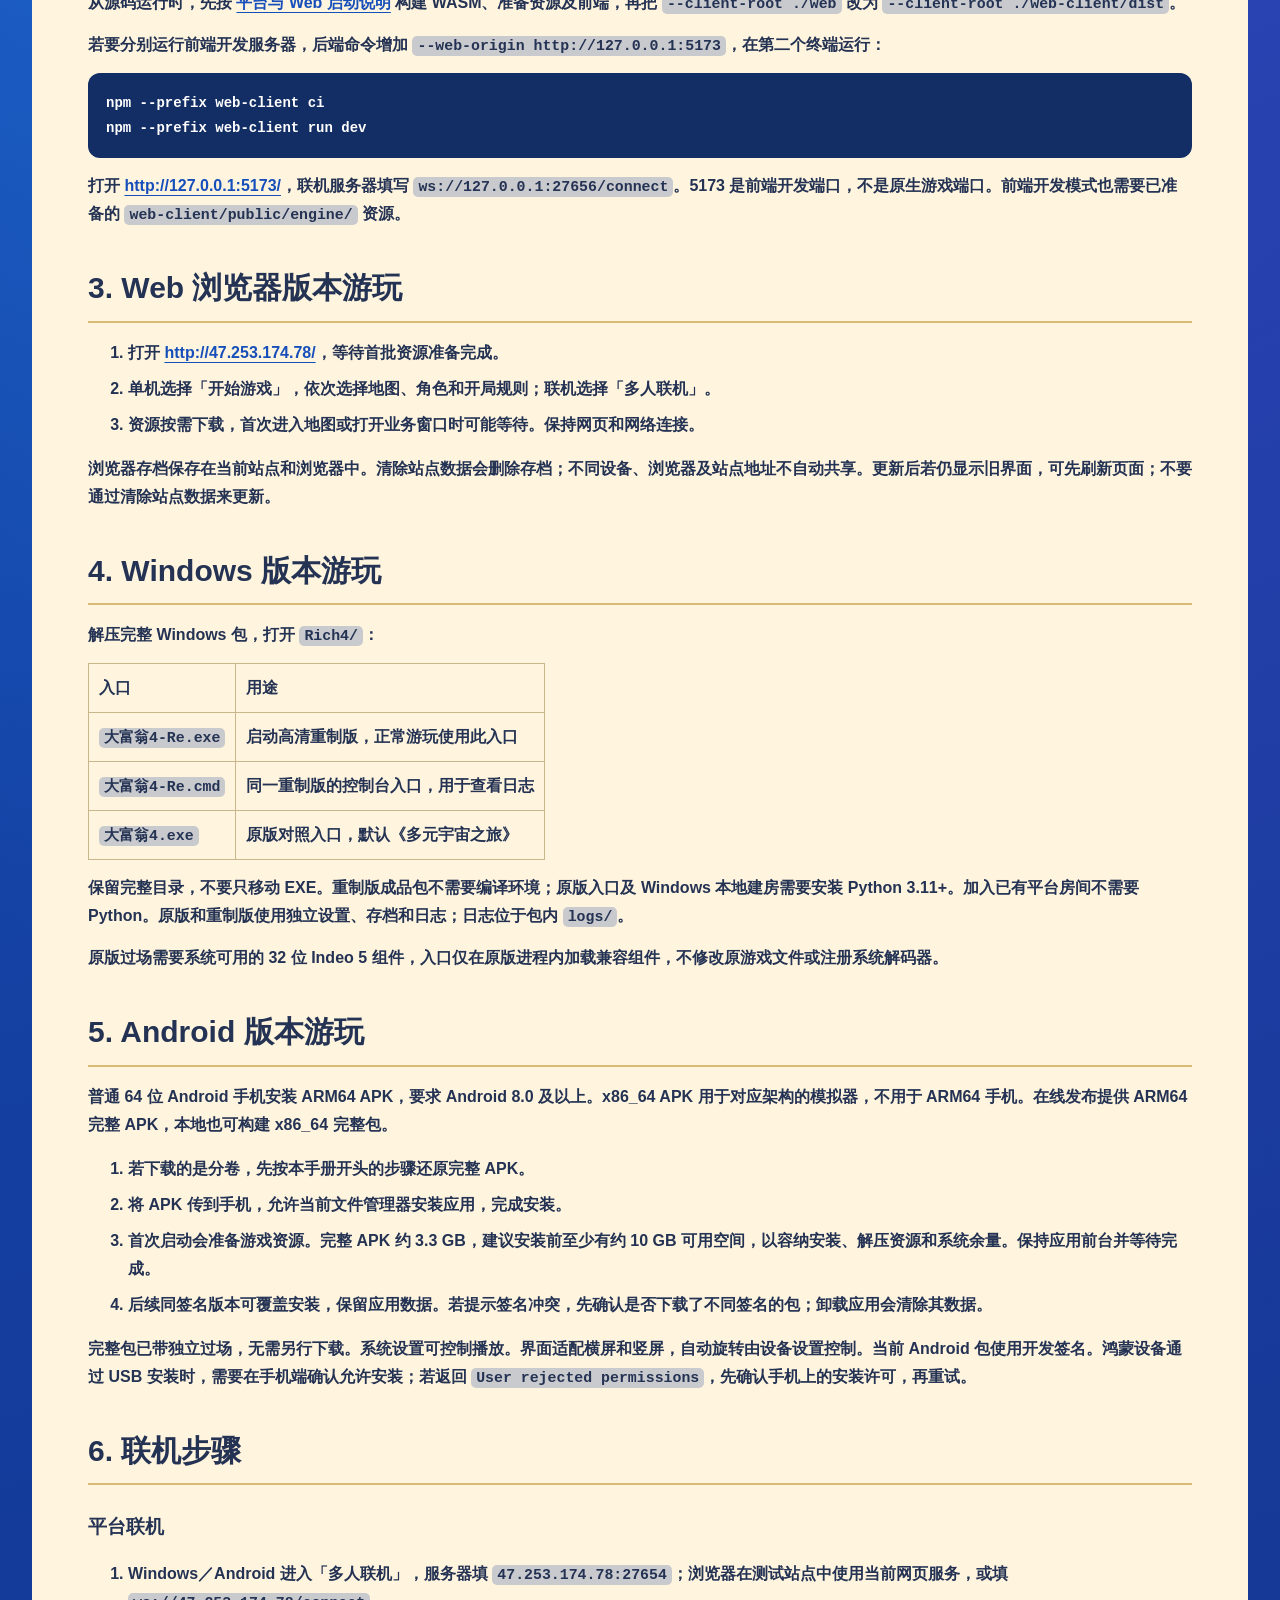
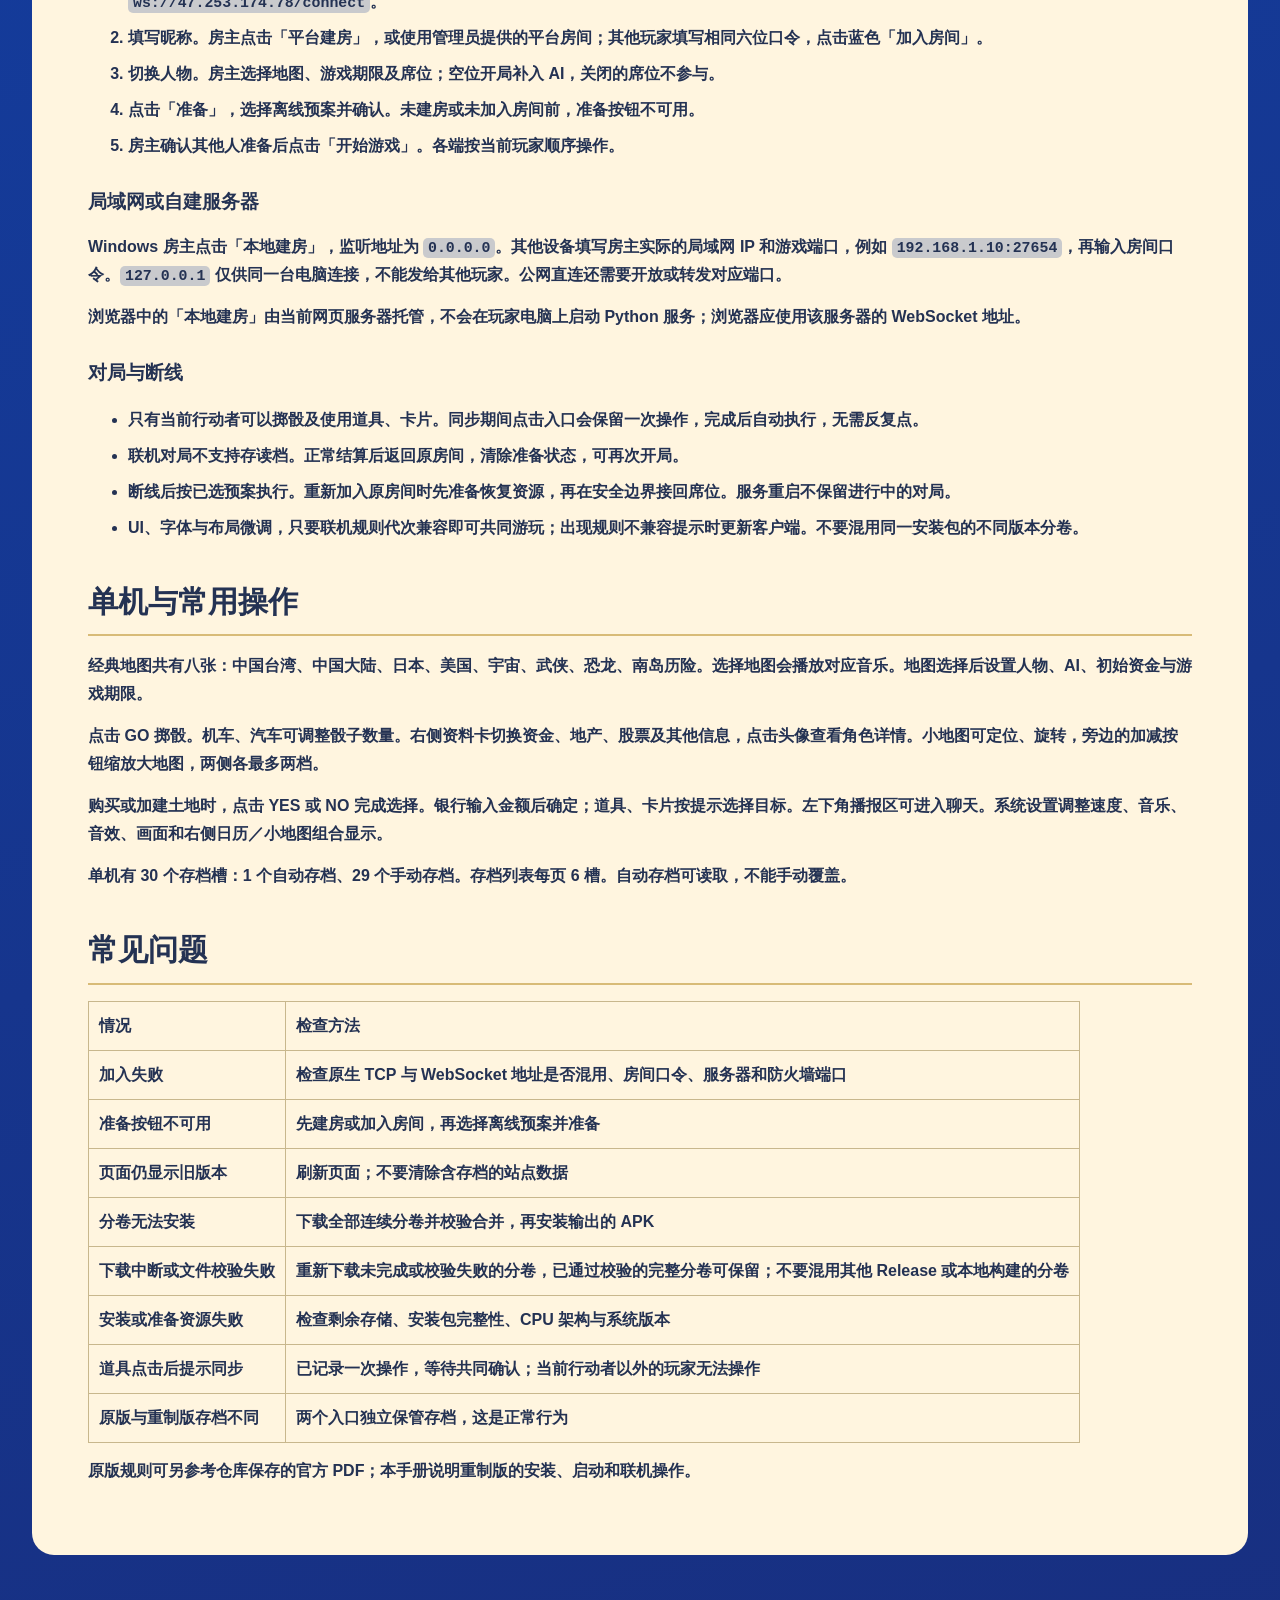
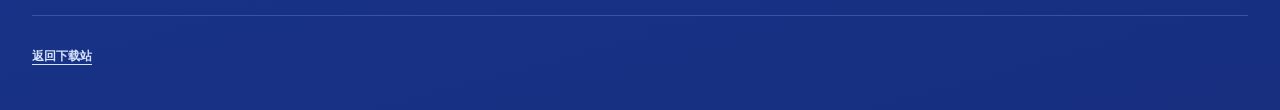
==== commit 289d1b65: "Publish full download verification report and interrupted-download guidance" ====
--- a/docs/manual.html
+++ b/docs/manual.html
@@ -122,6 +122,10 @@
 <td>下载全部连续分卷并校验合并，再安装输出的 APK</td>
 </tr>
 <tr>
+<td>下载中断或文件校验失败</td>
+<td>重新下载未完成或校验失败的分卷，已通过校验的完整分卷可保留；不要混用其他 Release 或本地构建的分卷</td>
+</tr>
+<tr>
 <td>安装或准备资源失败</td>
 <td>检查剩余存储、安装包完整性、CPU 架构与系统版本</td>
 </tr>
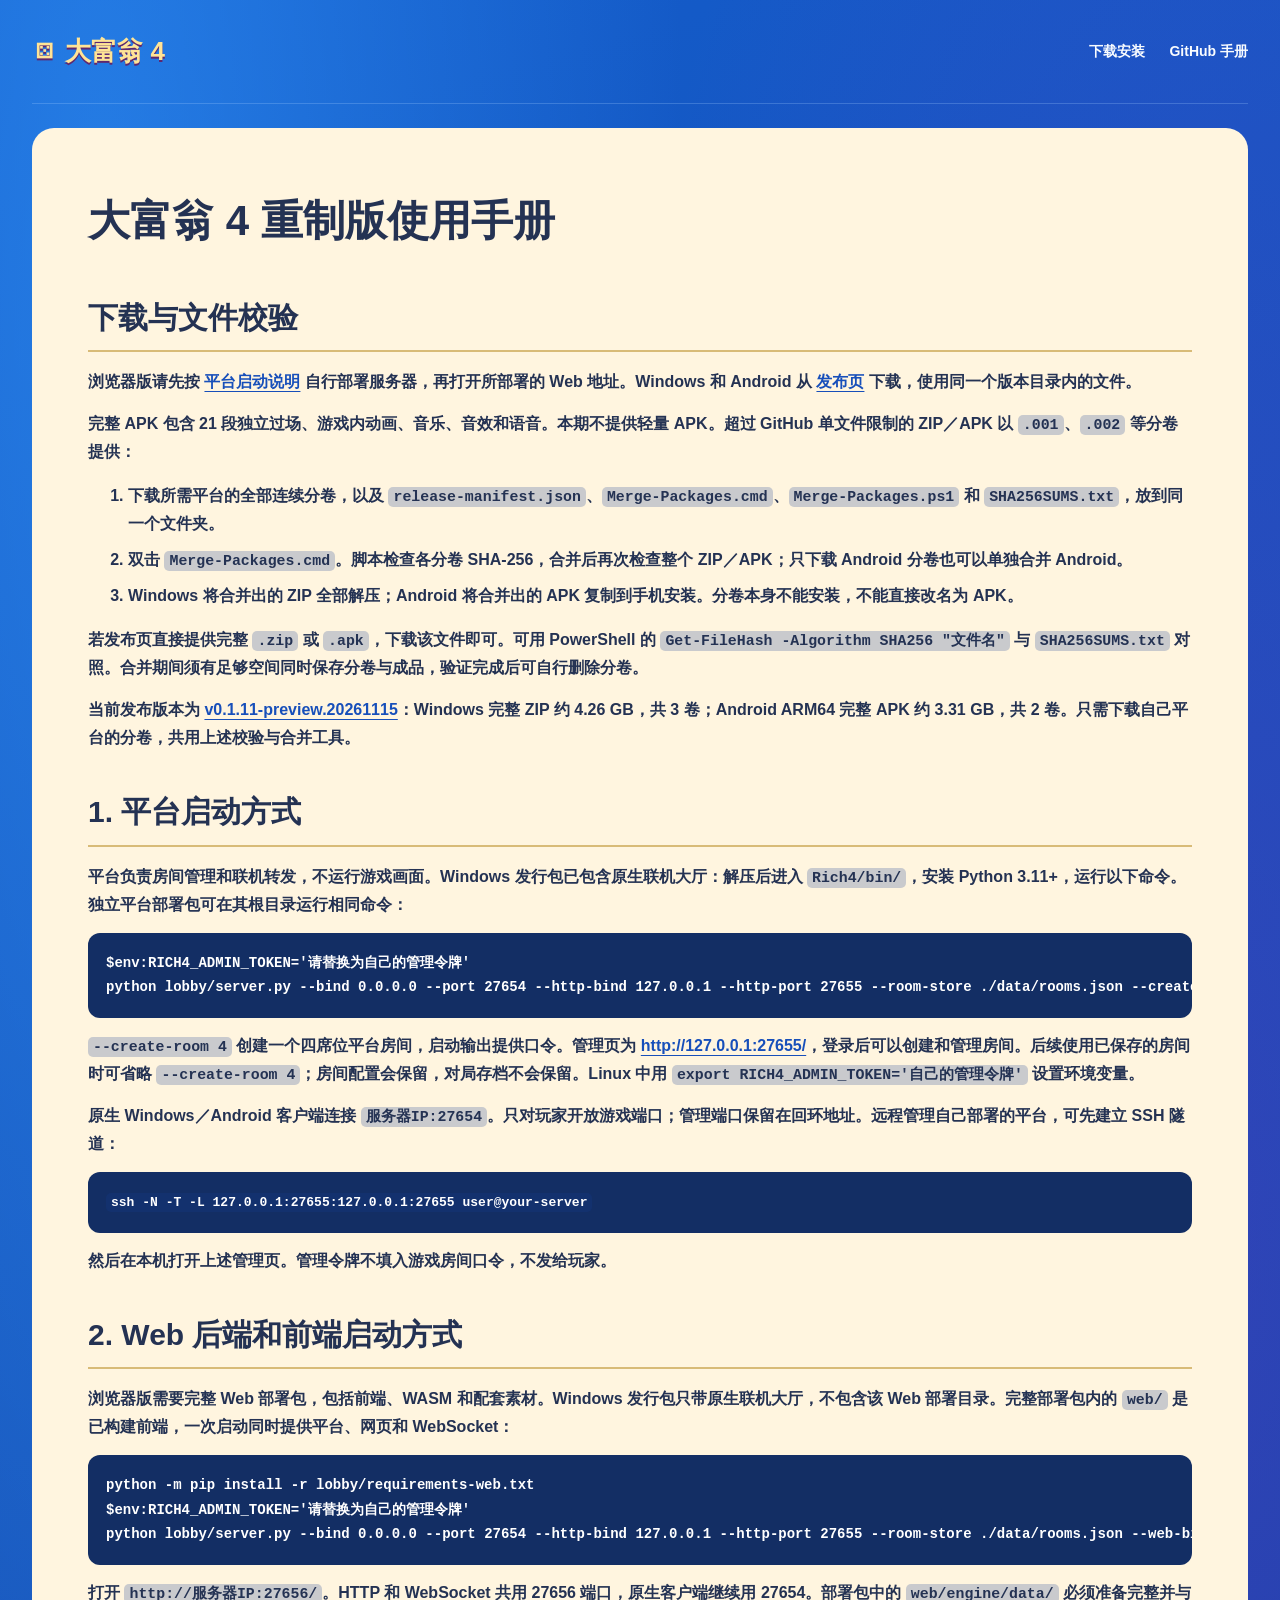
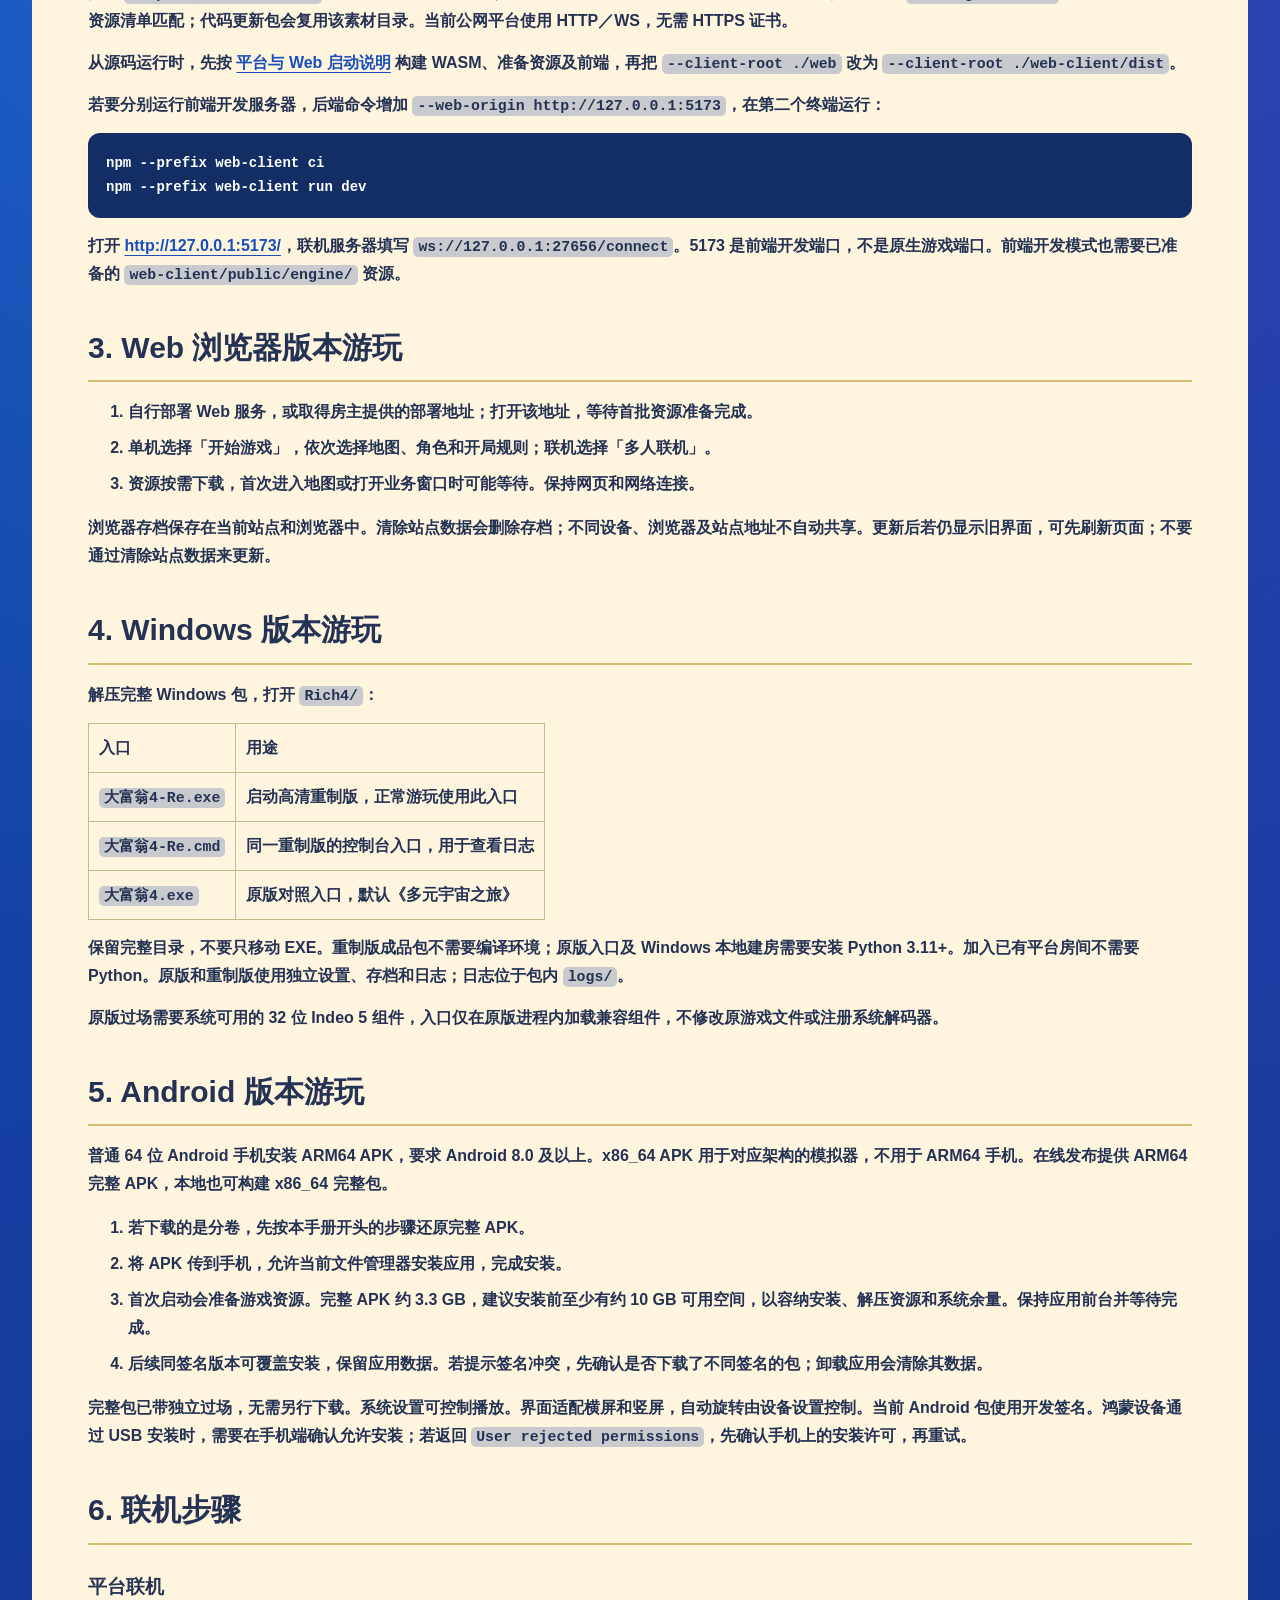
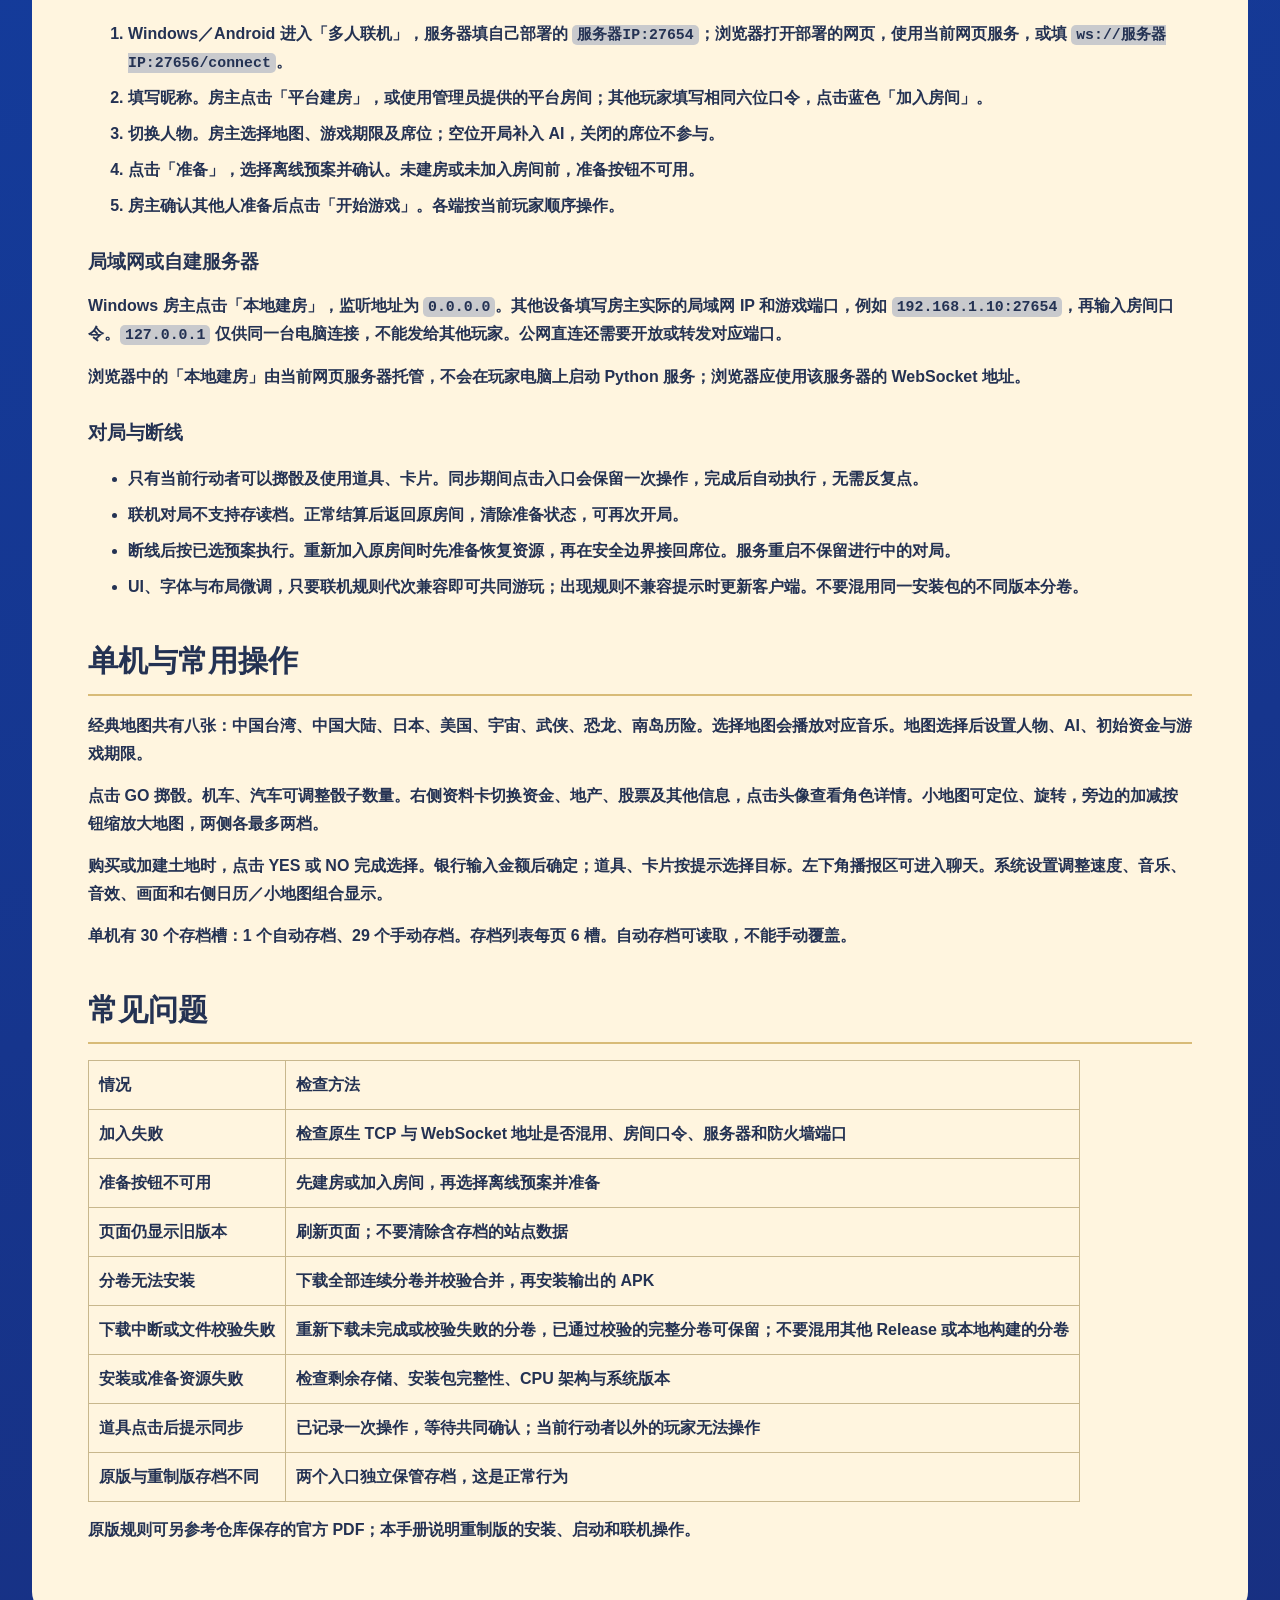
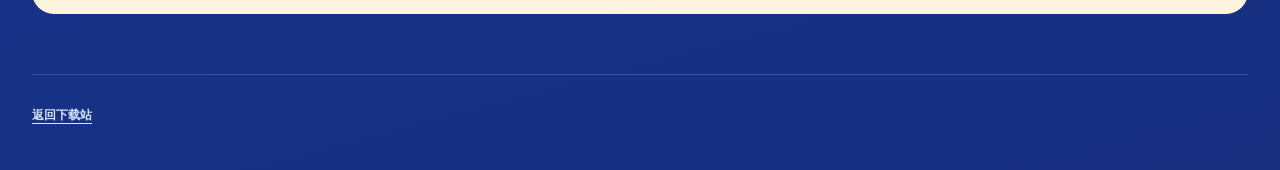
==== commit c348ec84: "Guide release users to self-host instead of exposing the test server" ====
--- a/docs/manual.html
+++ b/docs/manual.html
@@ -1,6 +1,6 @@
 <!doctype html><html lang="zh-CN"><head><meta charset="utf-8"><meta name="viewport" content="width=device-width,initial-scale=1"><title>使用手册 · 大富翁4重制版</title><link rel="stylesheet" href="game.css"><style>article.manual{padding:clamp(18px,5vw,56px);margin:24px 0;color:#243253;background:#fff5df;border-radius:22px}article.manual h1{font-size:clamp(26px,4vw,42px)}article.manual h2{margin:40px 0 16px;border-bottom:2px solid #d8bb77;padding-bottom:12px}article.manual h3{margin:26px 0 12px}article.manual p{margin:14px 0}article.manual a{color:#174fba}article.manual pre{overflow:auto;padding:18px;background:#132e64;color:#fff;border-radius:12px;font-size:14px}article.manual code{font-family:Consolas,monospace}article.manual table{border-collapse:collapse;display:block;overflow:auto}article.manual td,article.manual th{border:1px solid #c8b78d;padding:10px;text-align:left}article.manual li{margin:8px 0}article.manual .anchor{display:none}</style></head><body><header><a class="brand" href="index.html">⚄ 大富翁 4</a><nav><a href="index.html#downloads">下载安装</a><a href="https://github.com/EXP-Games/rich4-online-release/blob/master/USER-MANUAL.md">GitHub 手册</a></nav></header><main><article class="manual"><h1 dir="auto">大富翁 4 重制版使用手册</h1>
 <h2 dir="auto">下载与文件校验</h2>
-<p dir="auto">浏览器版直接打开 <a href="http://47.253.174.78/" rel="nofollow">http://47.253.174.78/</a>。Windows 和 Android 从 <a href="https://github.com/EXP-Games/rich4-online-release/releases">发布页</a> 下载，使用同一个版本目录内的文件。</p>
+<p dir="auto">浏览器版请先按 <a href="PLATFORM.md">平台启动说明</a> 自行部署服务器，再打开所部署的 Web 地址。Windows 和 Android 从 <a href="https://github.com/EXP-Games/rich4-online-release/releases">发布页</a> 下载，使用同一个版本目录内的文件。</p>
 <p dir="auto">完整 APK 包含 21 段独立过场、游戏内动画、音乐、音效和语音。本期不提供轻量 APK。超过 GitHub 单文件限制的 ZIP／APK 以 <code class="notranslate">.001</code>、<code class="notranslate">.002</code> 等分卷提供：</p>
 <ol dir="auto">
 <li>下载所需平台的全部连续分卷，以及 <code class="notranslate">release-manifest.json</code>、<code class="notranslate">Merge-Packages.cmd</code>、<code class="notranslate">Merge-Packages.ps1</code> 和 <code class="notranslate">SHA256SUMS.txt</code>，放到同一个文件夹。</li>
@@ -10,17 +10,16 @@
 <p dir="auto">若发布页直接提供完整 <code class="notranslate">.zip</code> 或 <code class="notranslate">.apk</code>，下载该文件即可。可用 PowerShell 的 <code class="notranslate">Get-FileHash -Algorithm SHA256 "文件名"</code> 与 <code class="notranslate">SHA256SUMS.txt</code> 对照。合并期间须有足够空间同时保存分卷与成品，验证完成后可自行删除分卷。</p>
 <p dir="auto">当前发布版本为 <a href="https://github.com/EXP-Games/rich4-online-release/releases/tag/v0.1.11-preview.20261115">v0.1.11-preview.20261115</a>：Windows 完整 ZIP 约 4.26 GB，共 3 卷；Android ARM64 完整 APK 约 3.31 GB，共 2 卷。只需下载自己平台的分卷，共用上述校验与合并工具。</p>
 <h2 dir="auto">1. 平台启动方式</h2>
-<p dir="auto">平台负责房间管理、原生 TCP 和 WebSocket 转发，不运行游戏画面。管理员从部署包目录启动，先安装 Python 3.11+ 及依赖：</p>
-<div class="highlight highlight-source-powershell" dir="auto"><pre class="notranslate">python <span class="pl-k">-</span>m pip install <span class="pl-k">-</span>r lobby<span class="pl-k">/</span>requirements<span class="pl-k">-</span>web.txt
-<span class="pl-smi">$<span class="pl-c1">env:</span>RICH4_ADMIN_TOKEN</span><span class="pl-k">=</span><span class="pl-s"><span class="pl-pds">'</span>请替换为自己的管理令牌<span class="pl-pds">'</span></span>
+<p dir="auto">平台负责房间管理和联机转发，不运行游戏画面。Windows 发行包已包含原生联机大厅：解压后进入 <code class="notranslate">Rich4/bin/</code>，安装 Python 3.11+，运行以下命令。独立平台部署包可在其根目录运行相同命令：</p>
+<div class="highlight highlight-source-powershell" dir="auto"><pre class="notranslate"><span class="pl-smi">$<span class="pl-c1">env:</span>RICH4_ADMIN_TOKEN</span><span class="pl-k">=</span><span class="pl-s"><span class="pl-pds">'</span>请替换为自己的管理令牌<span class="pl-pds">'</span></span>
 python lobby<span class="pl-k">/</span>server.py <span class="pl-k">--</span>bind <span class="pl-c1">0.0</span>.<span class="pl-c1">0.0</span> <span class="pl-k">--</span>port <span class="pl-c1">27654</span> <span class="pl-k">--</span>http<span class="pl-k">-</span>bind <span class="pl-c1">127.0</span>.<span class="pl-c1">0.1</span> <span class="pl-k">--</span>http<span class="pl-k">-</span>port <span class="pl-c1">27655</span> <span class="pl-k">--</span>room<span class="pl-k">-</span>store .<span class="pl-k">/</span><span class="pl-k">data</span><span class="pl-k">/</span>rooms.json <span class="pl-k">--</span>create<span class="pl-k">-</span>room <span class="pl-c1">4</span></pre></div>
 <p dir="auto"><code class="notranslate">--create-room 4</code> 创建一个四席位平台房间，启动输出提供口令。管理页为 <a href="http://127.0.0.1:27655/" rel="nofollow">http://127.0.0.1:27655/</a>，登录后可以创建和管理房间。后续使用已保存的房间时可省略 <code class="notranslate">--create-room 4</code>；房间配置会保留，对局存档不会保留。Linux 中用 <code class="notranslate">export RICH4_ADMIN_TOKEN='自己的管理令牌'</code> 设置环境变量。</p>
-<p dir="auto">原生 Windows／Android 客户端连接 <code class="notranslate">服务器IP:27654</code>。只对玩家开放游戏端口；管理端口保留在回环地址。远程管理现有测试平台可先建立隧道：</p>
-<pre lang="text" class="notranslate"><code class="notranslate">ssh -N -T -L 127.0.0.1:27655:127.0.0.1:27655 admin@47.253.174.78
+<p dir="auto">原生 Windows／Android 客户端连接 <code class="notranslate">服务器IP:27654</code>。只对玩家开放游戏端口；管理端口保留在回环地址。远程管理自己部署的平台，可先建立 SSH 隧道：</p>
+<pre lang="text" class="notranslate"><code class="notranslate">ssh -N -T -L 127.0.0.1:27655:127.0.0.1:27655 user@your-server
 </code></pre>
 <p dir="auto">然后在本机打开上述管理页。管理令牌不填入游戏房间口令，不发给玩家。</p>
 <h2 dir="auto">2. Web 后端和前端启动方式</h2>
-<p dir="auto">完整部署包内的 <code class="notranslate">web/</code> 是已构建前端。一次启动同时提供平台、网页和 WebSocket：</p>
+<p dir="auto">浏览器版需要完整 Web 部署包，包括前端、WASM 和配套素材。Windows 发行包只带原生联机大厅，不包含该 Web 部署目录。完整部署包内的 <code class="notranslate">web/</code> 是已构建前端，一次启动同时提供平台、网页和 WebSocket：</p>
 <div class="highlight highlight-source-powershell" dir="auto"><pre class="notranslate">python <span class="pl-k">-</span>m pip install <span class="pl-k">-</span>r lobby<span class="pl-k">/</span>requirements<span class="pl-k">-</span>web.txt
 <span class="pl-smi">$<span class="pl-c1">env:</span>RICH4_ADMIN_TOKEN</span><span class="pl-k">=</span><span class="pl-s"><span class="pl-pds">'</span>请替换为自己的管理令牌<span class="pl-pds">'</span></span>
 python lobby<span class="pl-k">/</span>server.py <span class="pl-k">--</span>bind <span class="pl-c1">0.0</span>.<span class="pl-c1">0.0</span> <span class="pl-k">--</span>port <span class="pl-c1">27654</span> <span class="pl-k">--</span>http<span class="pl-k">-</span>bind <span class="pl-c1">127.0</span>.<span class="pl-c1">0.1</span> <span class="pl-k">--</span>http<span class="pl-k">-</span>port <span class="pl-c1">27655</span> <span class="pl-k">--</span>room<span class="pl-k">-</span>store .<span class="pl-k">/</span><span class="pl-k">data</span><span class="pl-k">/</span>rooms.json <span class="pl-k">--</span>web<span class="pl-k">-</span>bind <span class="pl-c1">0.0</span>.<span class="pl-c1">0.0</span> <span class="pl-k">--</span>web<span class="pl-k">-</span>port <span class="pl-c1">27656</span> <span class="pl-k">--</span>client<span class="pl-k">-</span>root .<span class="pl-k">/</span>web</pre></div>
@@ -32,7 +31,7 @@
 <p dir="auto">打开 <a href="http://127.0.0.1:5173/" rel="nofollow">http://127.0.0.1:5173/</a>，联机服务器填写 <code class="notranslate">ws://127.0.0.1:27656/connect</code>。5173 是前端开发端口，不是原生游戏端口。前端开发模式也需要已准备的 <code class="notranslate">web-client/public/engine/</code> 资源。</p>
 <h2 dir="auto">3. Web 浏览器版本游玩</h2>
 <ol dir="auto">
-<li>打开 <a href="http://47.253.174.78/" rel="nofollow">http://47.253.174.78/</a>，等待首批资源准备完成。</li>
+<li>自行部署 Web 服务，或取得房主提供的部署地址；打开该地址，等待首批资源准备完成。</li>
 <li>单机选择「开始游戏」，依次选择地图、角色和开局规则；联机选择「多人联机」。</li>
 <li>资源按需下载，首次进入地图或打开业务窗口时可能等待。保持网页和网络连接。</li>
 </ol>
@@ -75,7 +74,7 @@
 <h2 dir="auto">6. 联机步骤</h2>
 <h3 dir="auto">平台联机</h3>
 <ol dir="auto">
-<li>Windows／Android 进入「多人联机」，服务器填 <code class="notranslate">47.253.174.78:27654</code>；浏览器在测试站点中使用当前网页服务，或填 <code class="notranslate">ws://47.253.174.78/connect</code>。</li>
+<li>Windows／Android 进入「多人联机」，服务器填自己部署的 <code class="notranslate">服务器IP:27654</code>；浏览器打开部署的网页，使用当前网页服务，或填 <code class="notranslate">ws://服务器IP:27656/connect</code>。</li>
 <li>填写昵称。房主点击「平台建房」，或使用管理员提供的平台房间；其他玩家填写相同六位口令，点击蓝色「加入房间」。</li>
 <li>切换人物。房主选择地图、游戏期限及席位；空位开局补入 AI，关闭的席位不参与。</li>
 <li>点击「准备」，选择离线预案并确认。未建房或未加入房间前，准备按钮不可用。</li>
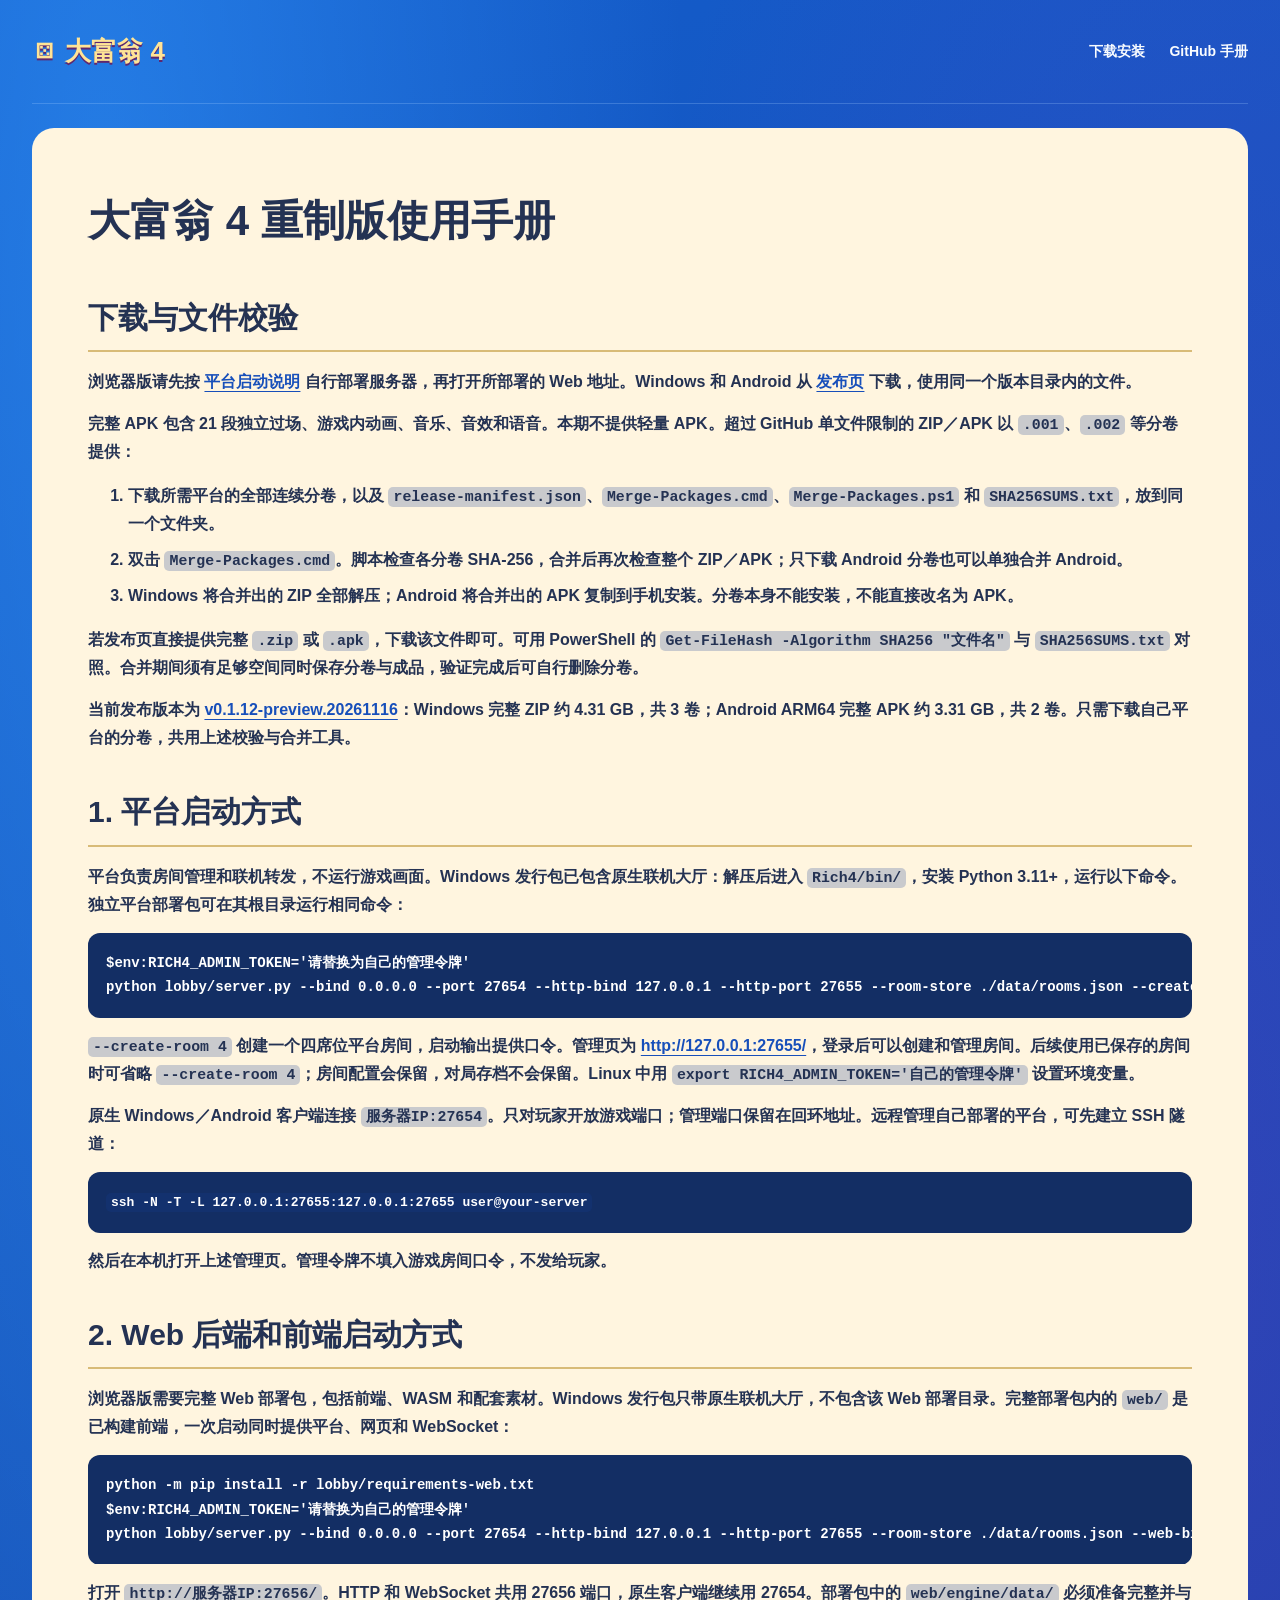
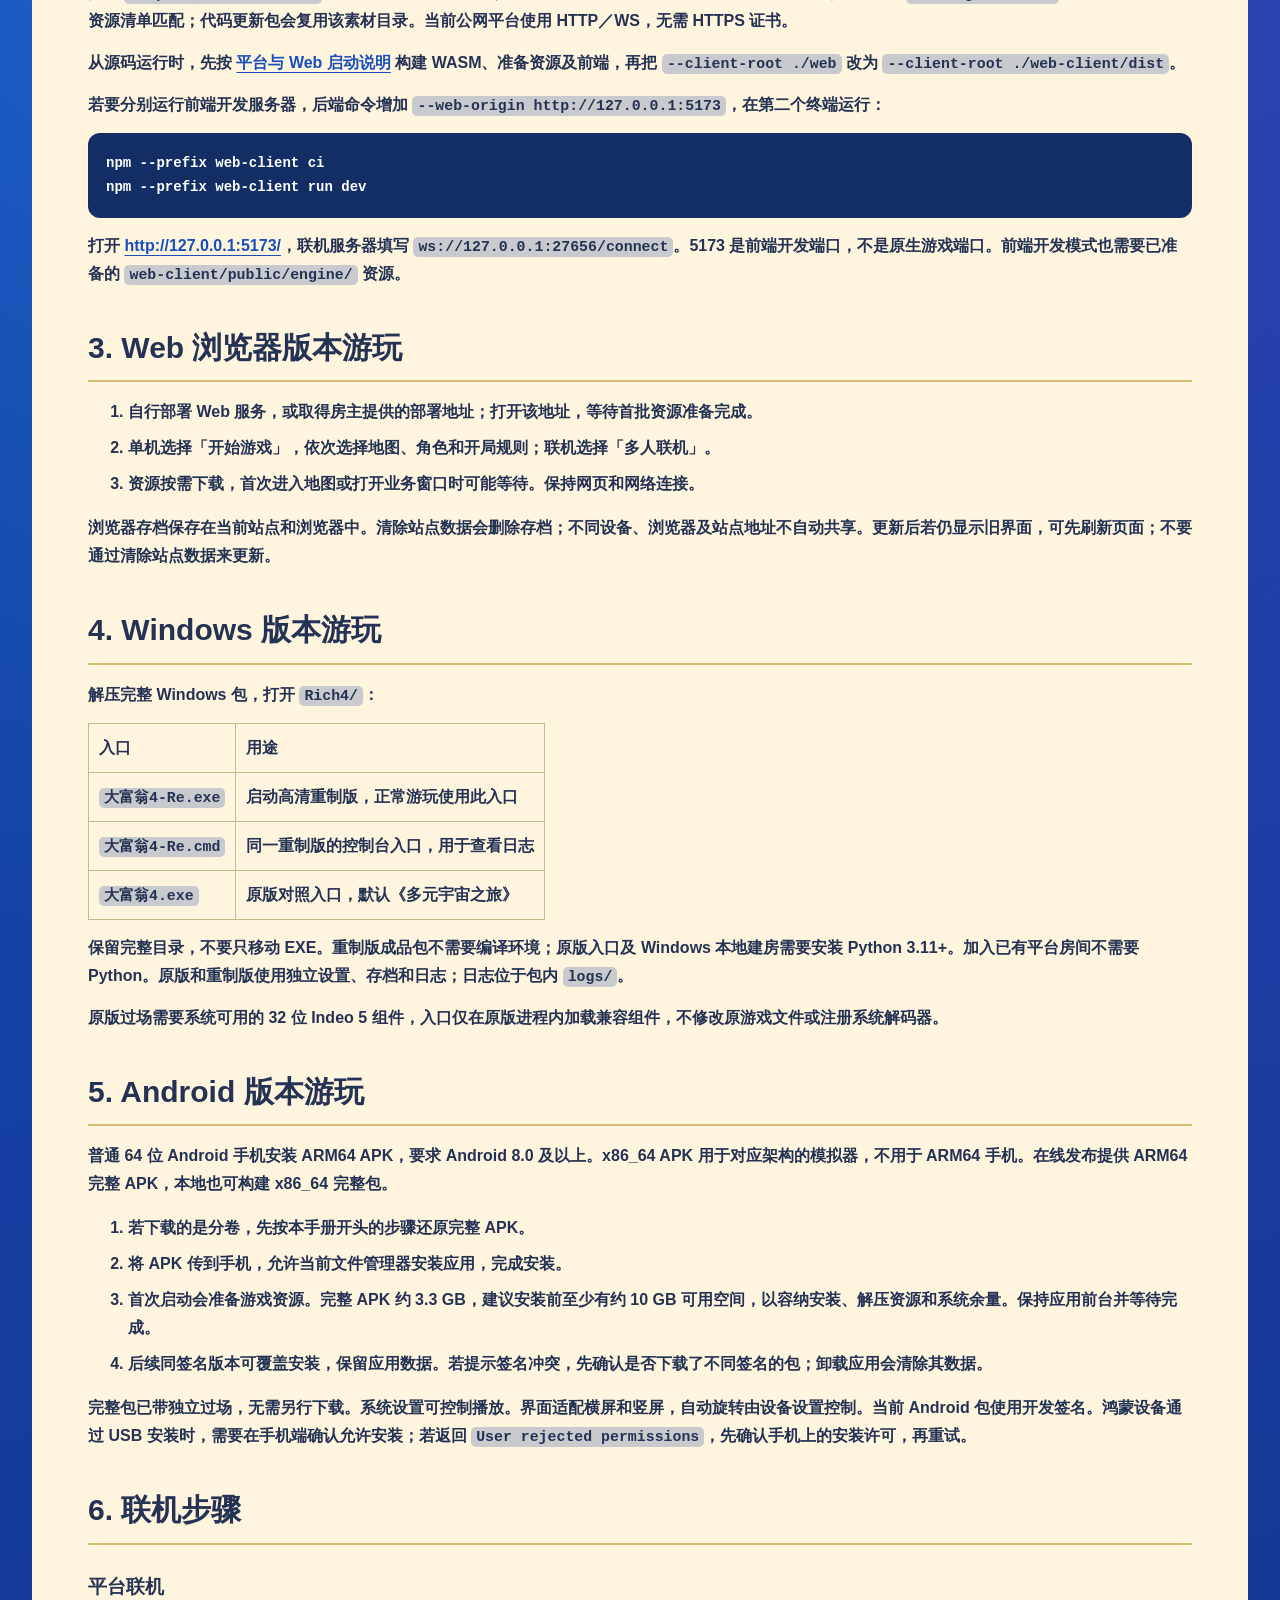
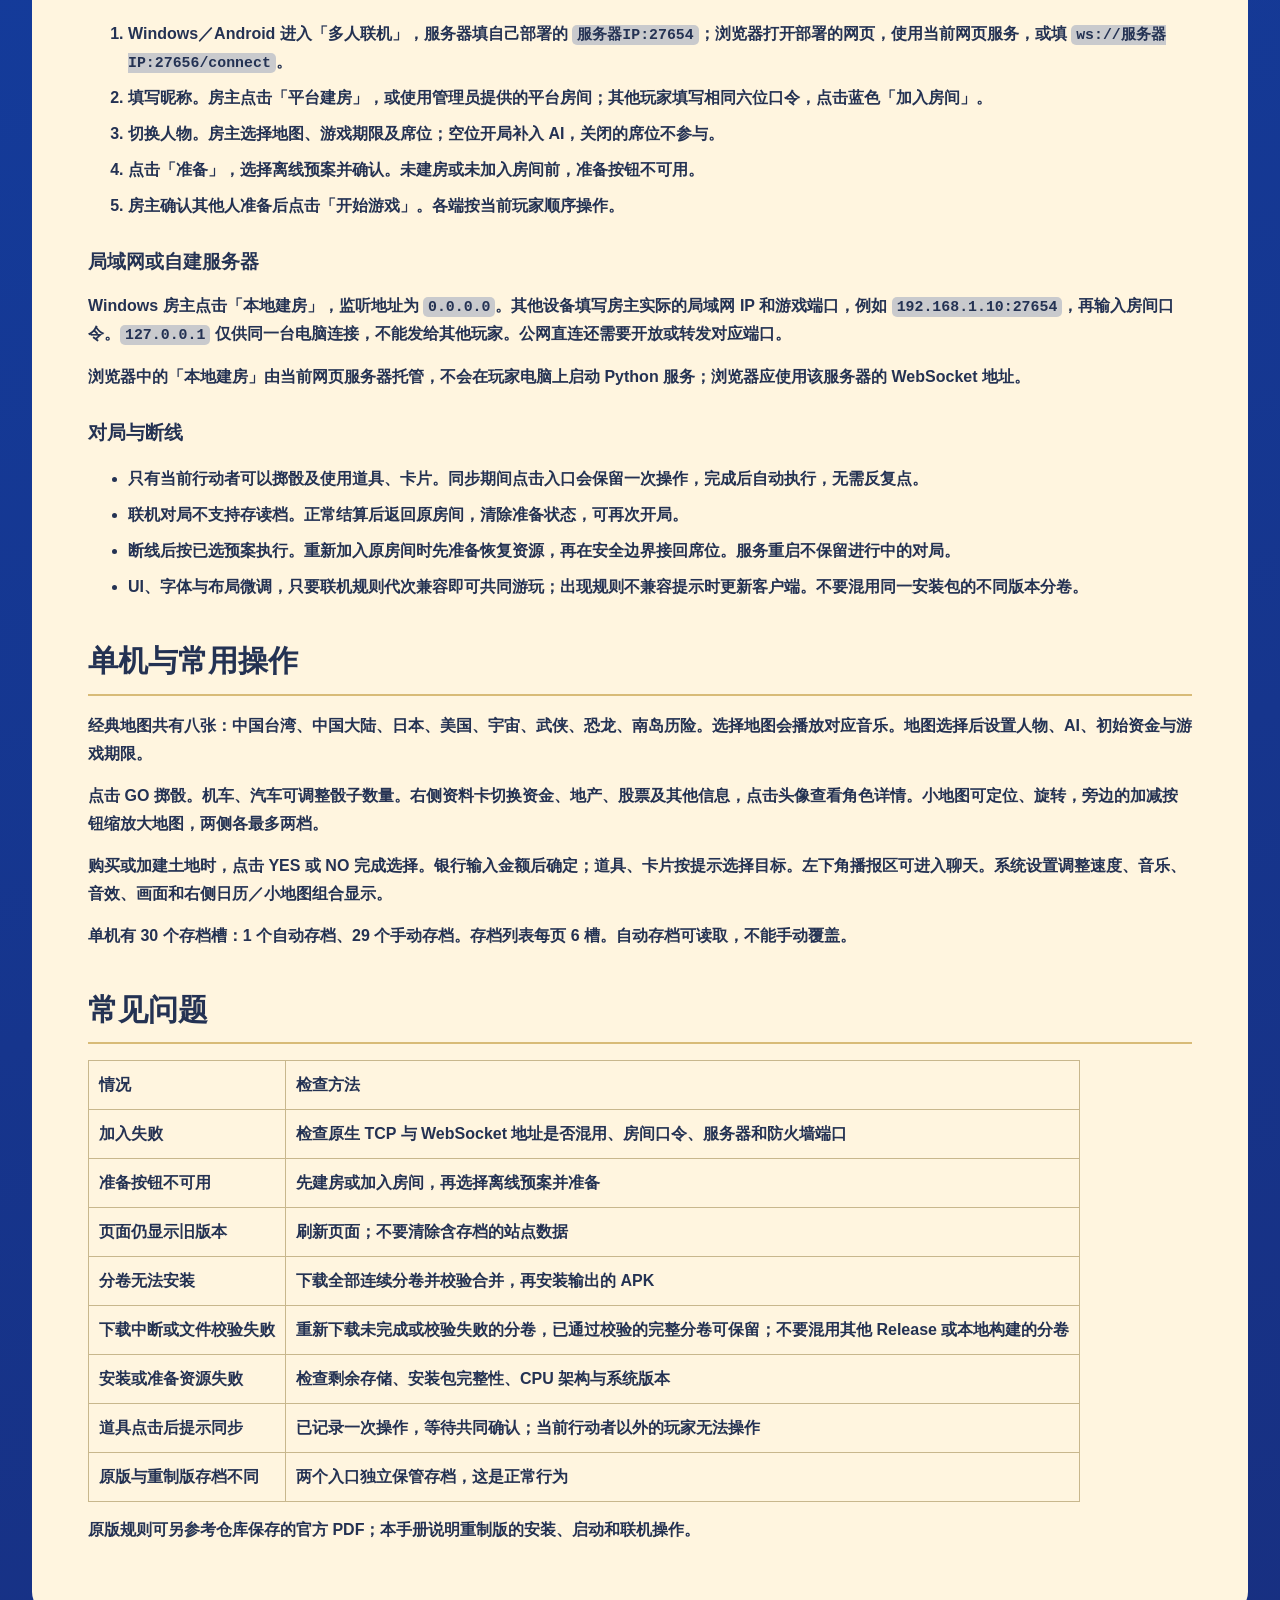
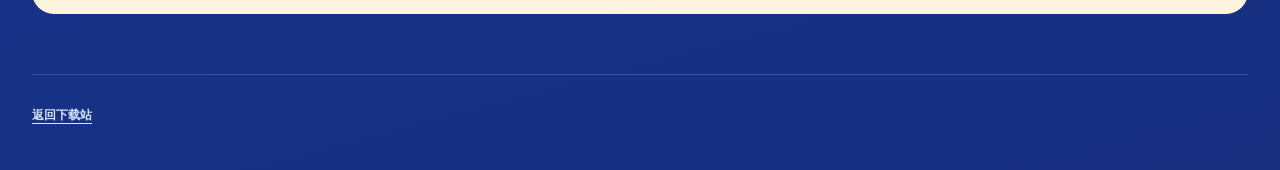
==== commit 0b3ee2a8: "Publish 0.1.12 download links, manuals, and full download verification" ====
--- a/docs/manual.html
+++ b/docs/manual.html
@@ -8,7 +8,7 @@
 <li>Windows 将合并出的 ZIP 全部解压；Android 将合并出的 APK 复制到手机安装。分卷本身不能安装，不能直接改名为 APK。</li>
 </ol>
 <p dir="auto">若发布页直接提供完整 <code class="notranslate">.zip</code> 或 <code class="notranslate">.apk</code>，下载该文件即可。可用 PowerShell 的 <code class="notranslate">Get-FileHash -Algorithm SHA256 "文件名"</code> 与 <code class="notranslate">SHA256SUMS.txt</code> 对照。合并期间须有足够空间同时保存分卷与成品，验证完成后可自行删除分卷。</p>
-<p dir="auto">当前发布版本为 <a href="https://github.com/EXP-Games/rich4-online-release/releases/tag/v0.1.11-preview.20261115">v0.1.11-preview.20261115</a>：Windows 完整 ZIP 约 4.26 GB，共 3 卷；Android ARM64 完整 APK 约 3.31 GB，共 2 卷。只需下载自己平台的分卷，共用上述校验与合并工具。</p>
+<p dir="auto">当前发布版本为 <a href="https://github.com/EXP-Games/rich4-online-release/releases/tag/v0.1.12-preview.20261116">v0.1.12-preview.20261116</a>：Windows 完整 ZIP 约 4.31 GB，共 3 卷；Android ARM64 完整 APK 约 3.31 GB，共 2 卷。只需下载自己平台的分卷，共用上述校验与合并工具。</p>
 <h2 dir="auto">1. 平台启动方式</h2>
 <p dir="auto">平台负责房间管理和联机转发，不运行游戏画面。Windows 发行包已包含原生联机大厅：解压后进入 <code class="notranslate">Rich4/bin/</code>，安装 Python 3.11+，运行以下命令。独立平台部署包可在其根目录运行相同命令：</p>
 <div class="highlight highlight-source-powershell" dir="auto"><pre class="notranslate"><span class="pl-smi">$<span class="pl-c1">env:</span>RICH4_ADMIN_TOKEN</span><span class="pl-k">=</span><span class="pl-s"><span class="pl-pds">'</span>请替换为自己的管理令牌<span class="pl-pds">'</span></span>
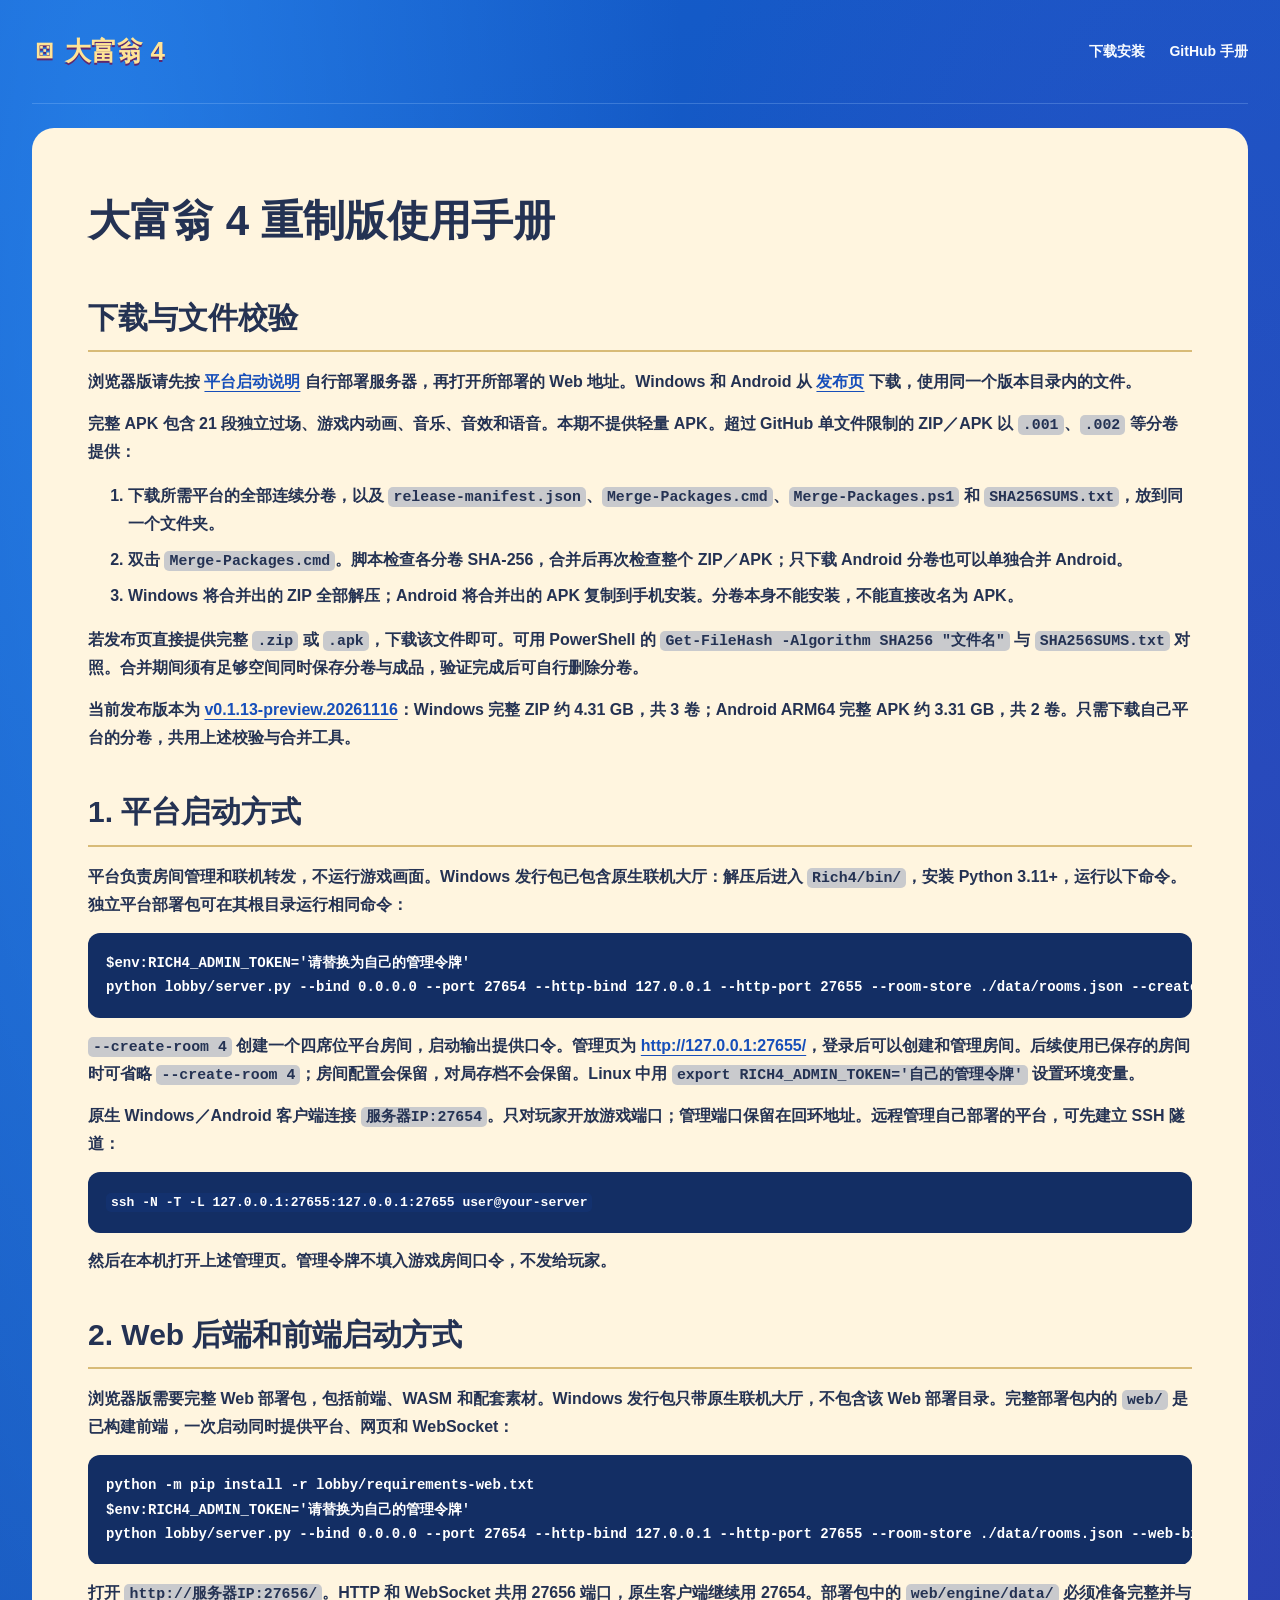
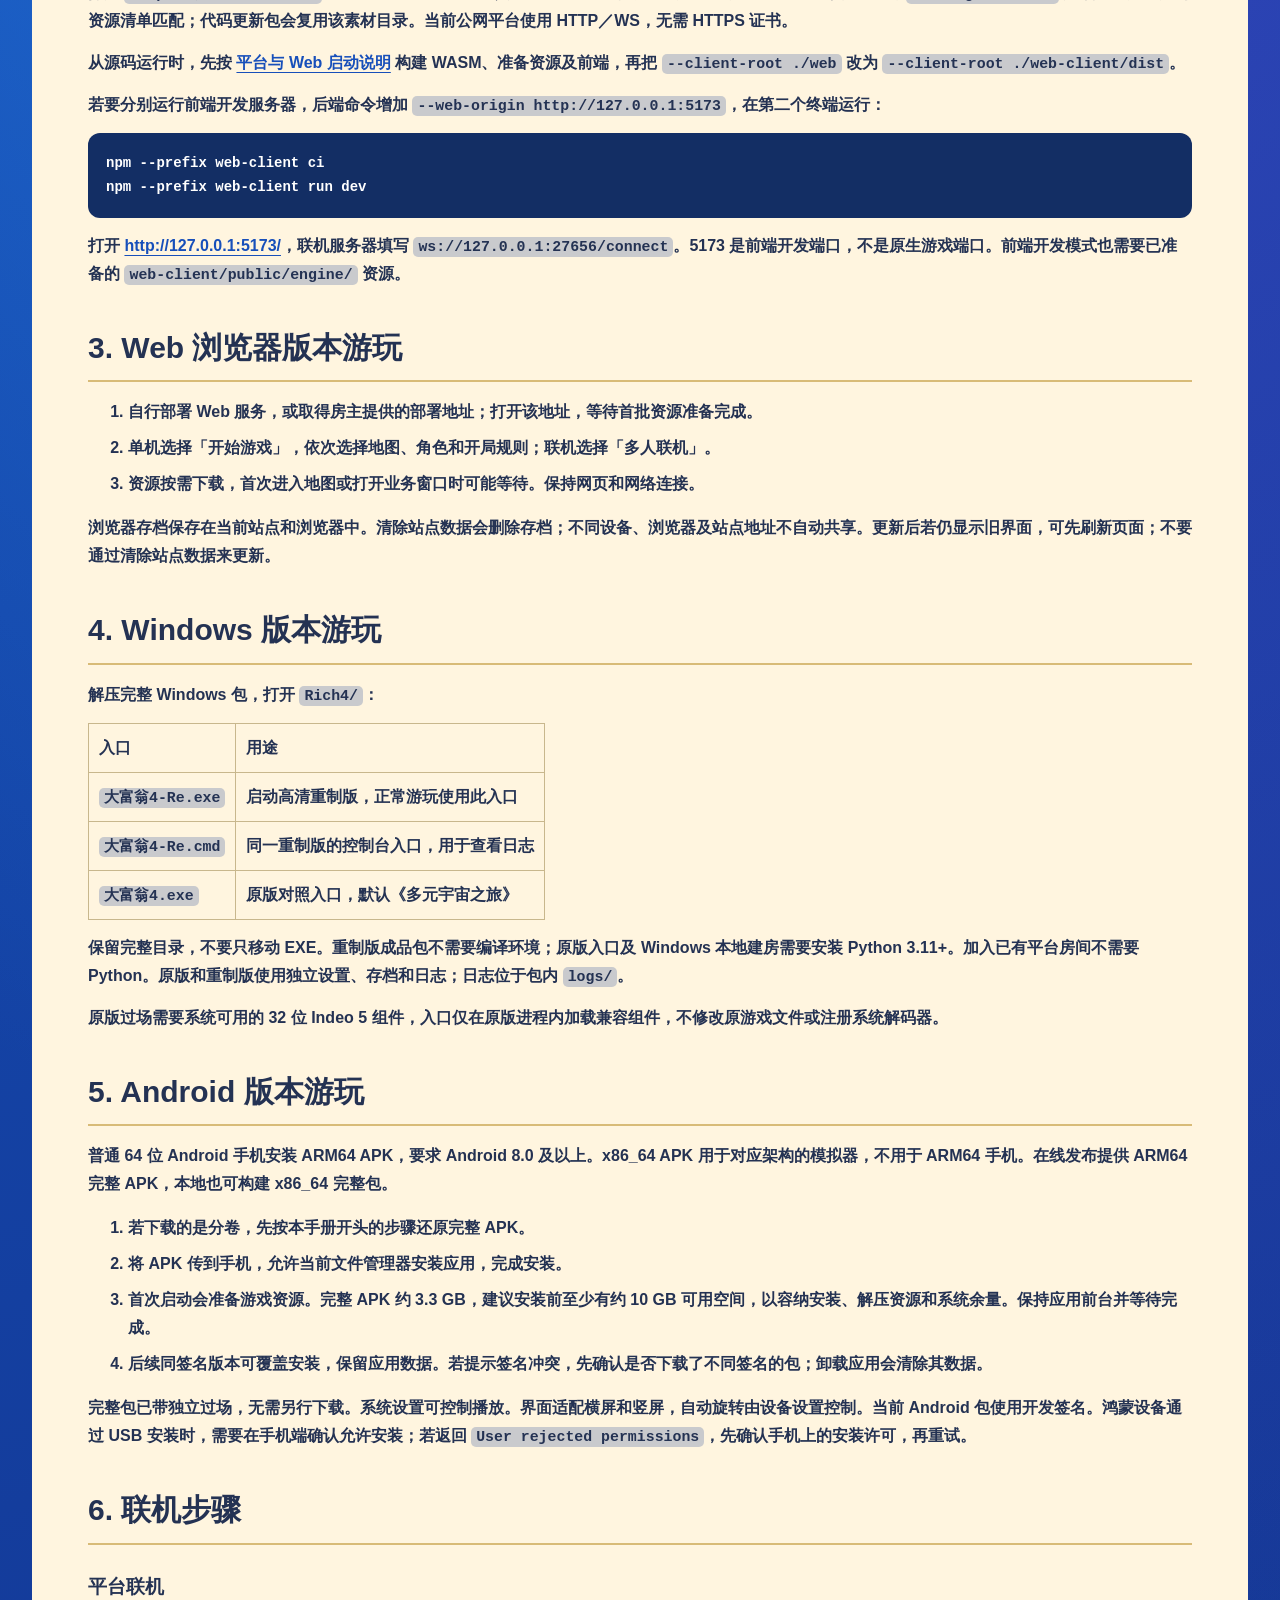
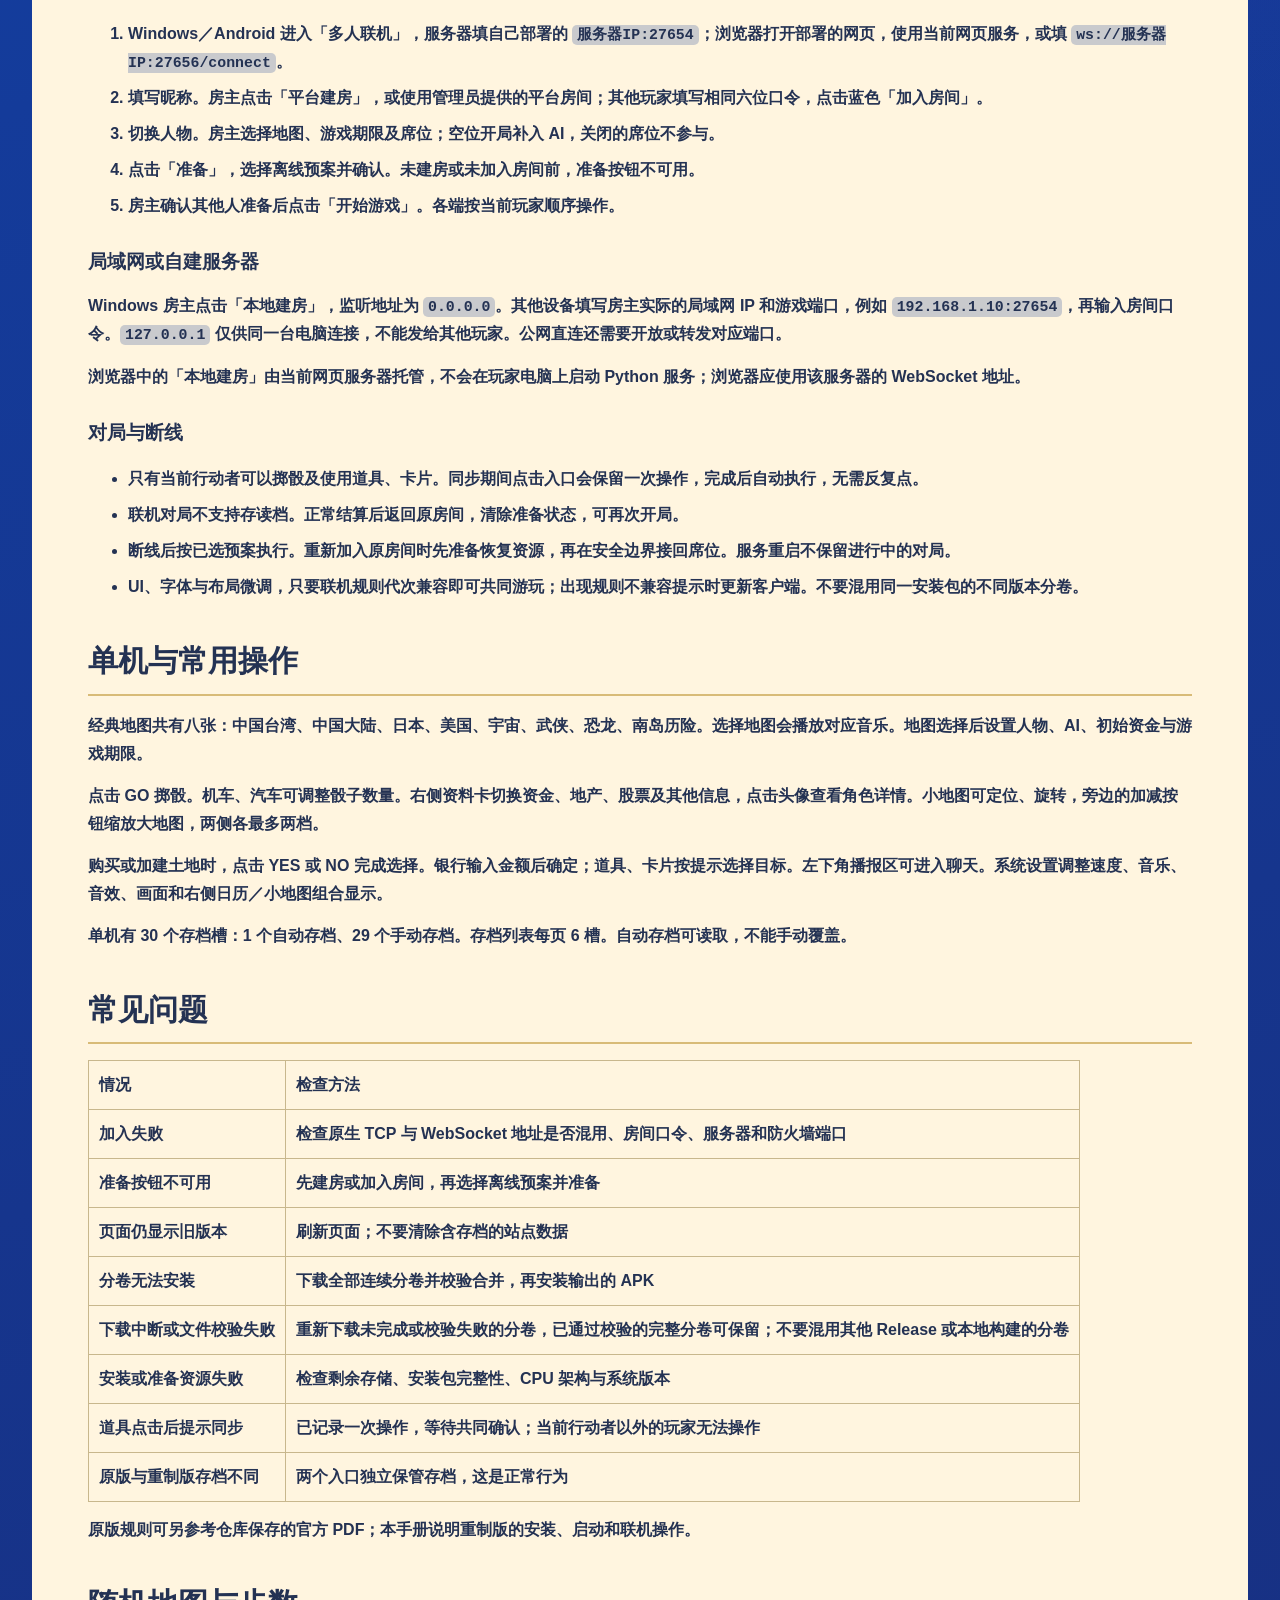
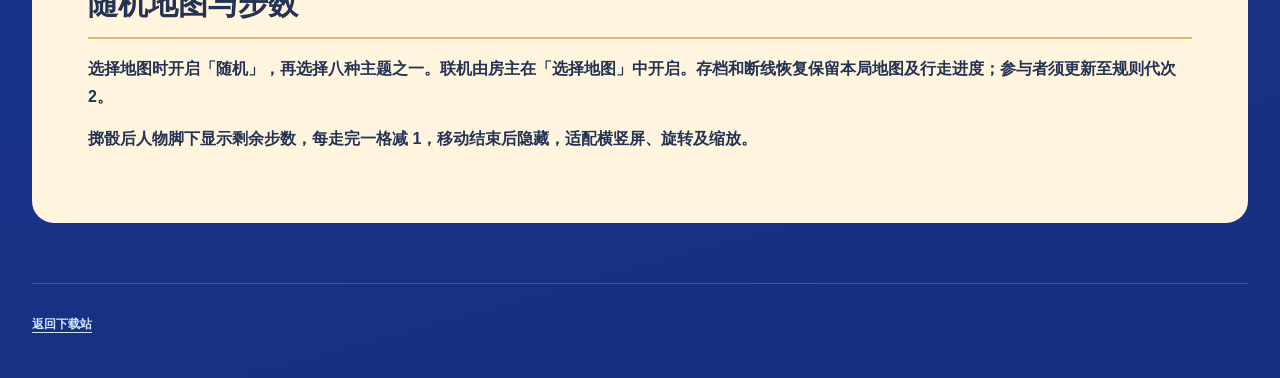
==== commit e7b2c91e: "Publish 0.1.13 random-map and movement-countdown guide" ====
--- a/docs/manual.html
+++ b/docs/manual.html
@@ -8,7 +8,7 @@
 <li>Windows 将合并出的 ZIP 全部解压；Android 将合并出的 APK 复制到手机安装。分卷本身不能安装，不能直接改名为 APK。</li>
 </ol>
 <p dir="auto">若发布页直接提供完整 <code class="notranslate">.zip</code> 或 <code class="notranslate">.apk</code>，下载该文件即可。可用 PowerShell 的 <code class="notranslate">Get-FileHash -Algorithm SHA256 "文件名"</code> 与 <code class="notranslate">SHA256SUMS.txt</code> 对照。合并期间须有足够空间同时保存分卷与成品，验证完成后可自行删除分卷。</p>
-<p dir="auto">当前发布版本为 <a href="https://github.com/EXP-Games/rich4-online-release/releases/tag/v0.1.12-preview.20261116">v0.1.12-preview.20261116</a>：Windows 完整 ZIP 约 4.31 GB，共 3 卷；Android ARM64 完整 APK 约 3.31 GB，共 2 卷。只需下载自己平台的分卷，共用上述校验与合并工具。</p>
+<p dir="auto">当前发布版本为 <a href="https://github.com/EXP-Games/rich4-online-release/releases/tag/v0.1.13-preview.20261116">v0.1.13-preview.20261116</a>：Windows 完整 ZIP 约 4.31 GB，共 3 卷；Android ARM64 完整 APK 约 3.31 GB，共 2 卷。只需下载自己平台的分卷，共用上述校验与合并工具。</p>
 <h2 dir="auto">1. 平台启动方式</h2>
 <p dir="auto">平台负责房间管理和联机转发，不运行游戏画面。Windows 发行包已包含原生联机大厅：解压后进入 <code class="notranslate">Rich4/bin/</code>，安装 Python 3.11+，运行以下命令。独立平台部署包可在其根目录运行相同命令：</p>
 <div class="highlight highlight-source-powershell" dir="auto"><pre class="notranslate"><span class="pl-smi">$<span class="pl-c1">env:</span>RICH4_ADMIN_TOKEN</span><span class="pl-k">=</span><span class="pl-s"><span class="pl-pds">'</span>请替换为自己的管理令牌<span class="pl-pds">'</span></span>
@@ -138,4 +138,4 @@
 </tr>
 </tbody>
 </table></markdown-accessiblity-table>
-<p dir="auto">原版规则可另参考仓库保存的官方 PDF；本手册说明重制版的安装、启动和联机操作。</p></article></main><footer><a href="index.html">返回下载站</a></footer></body></html>+<p dir="auto">原版规则可另参考仓库保存的官方 PDF；本手册说明重制版的安装、启动和联机操作。</p><h2>随机地图与步数</h2><p>选择地图时开启「随机」，再选择八种主题之一。联机由房主在「选择地图」中开启。存档和断线恢复保留本局地图及行走进度；参与者须更新至规则代次 2。</p><p>掷骰后人物脚下显示剩余步数，每走完一格减 1，移动结束后隐藏，适配横竖屏、旋转及缩放。</p></article></main><footer><a href="index.html">返回下载站</a></footer></body></html>
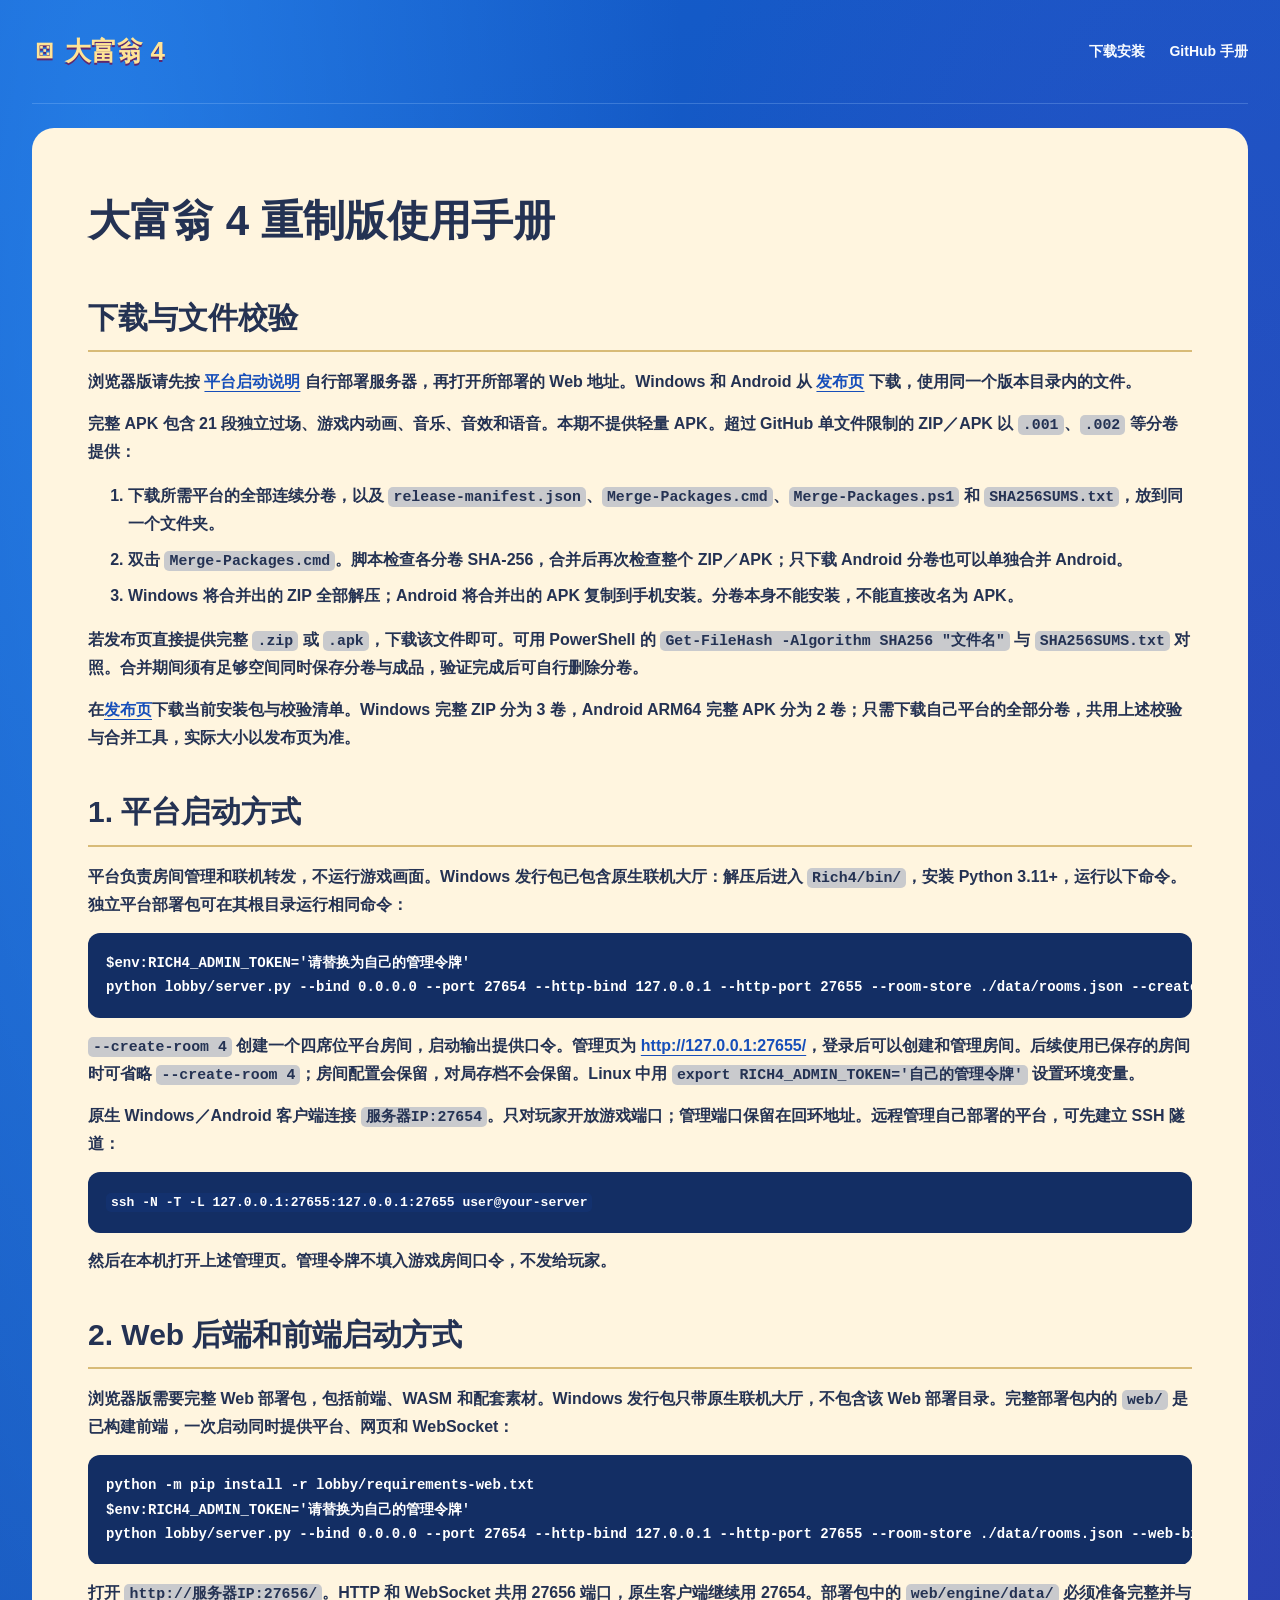
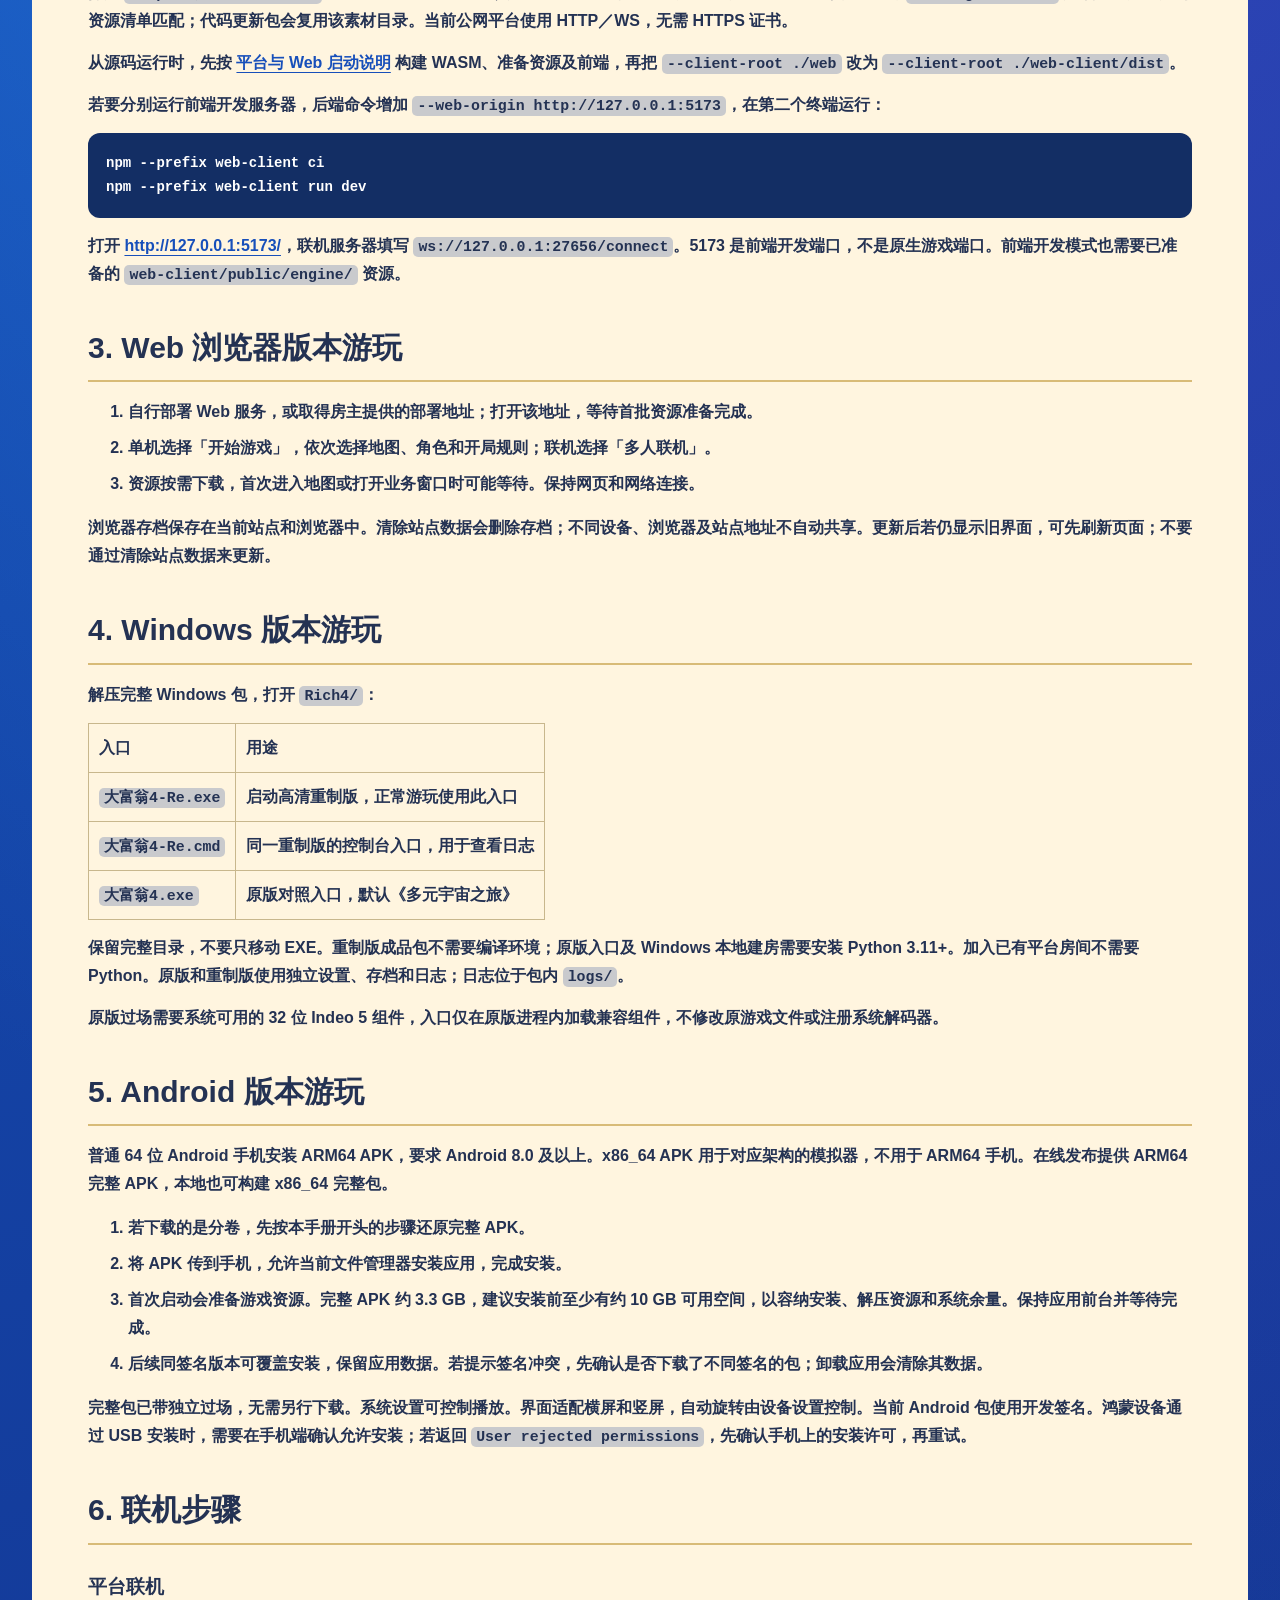
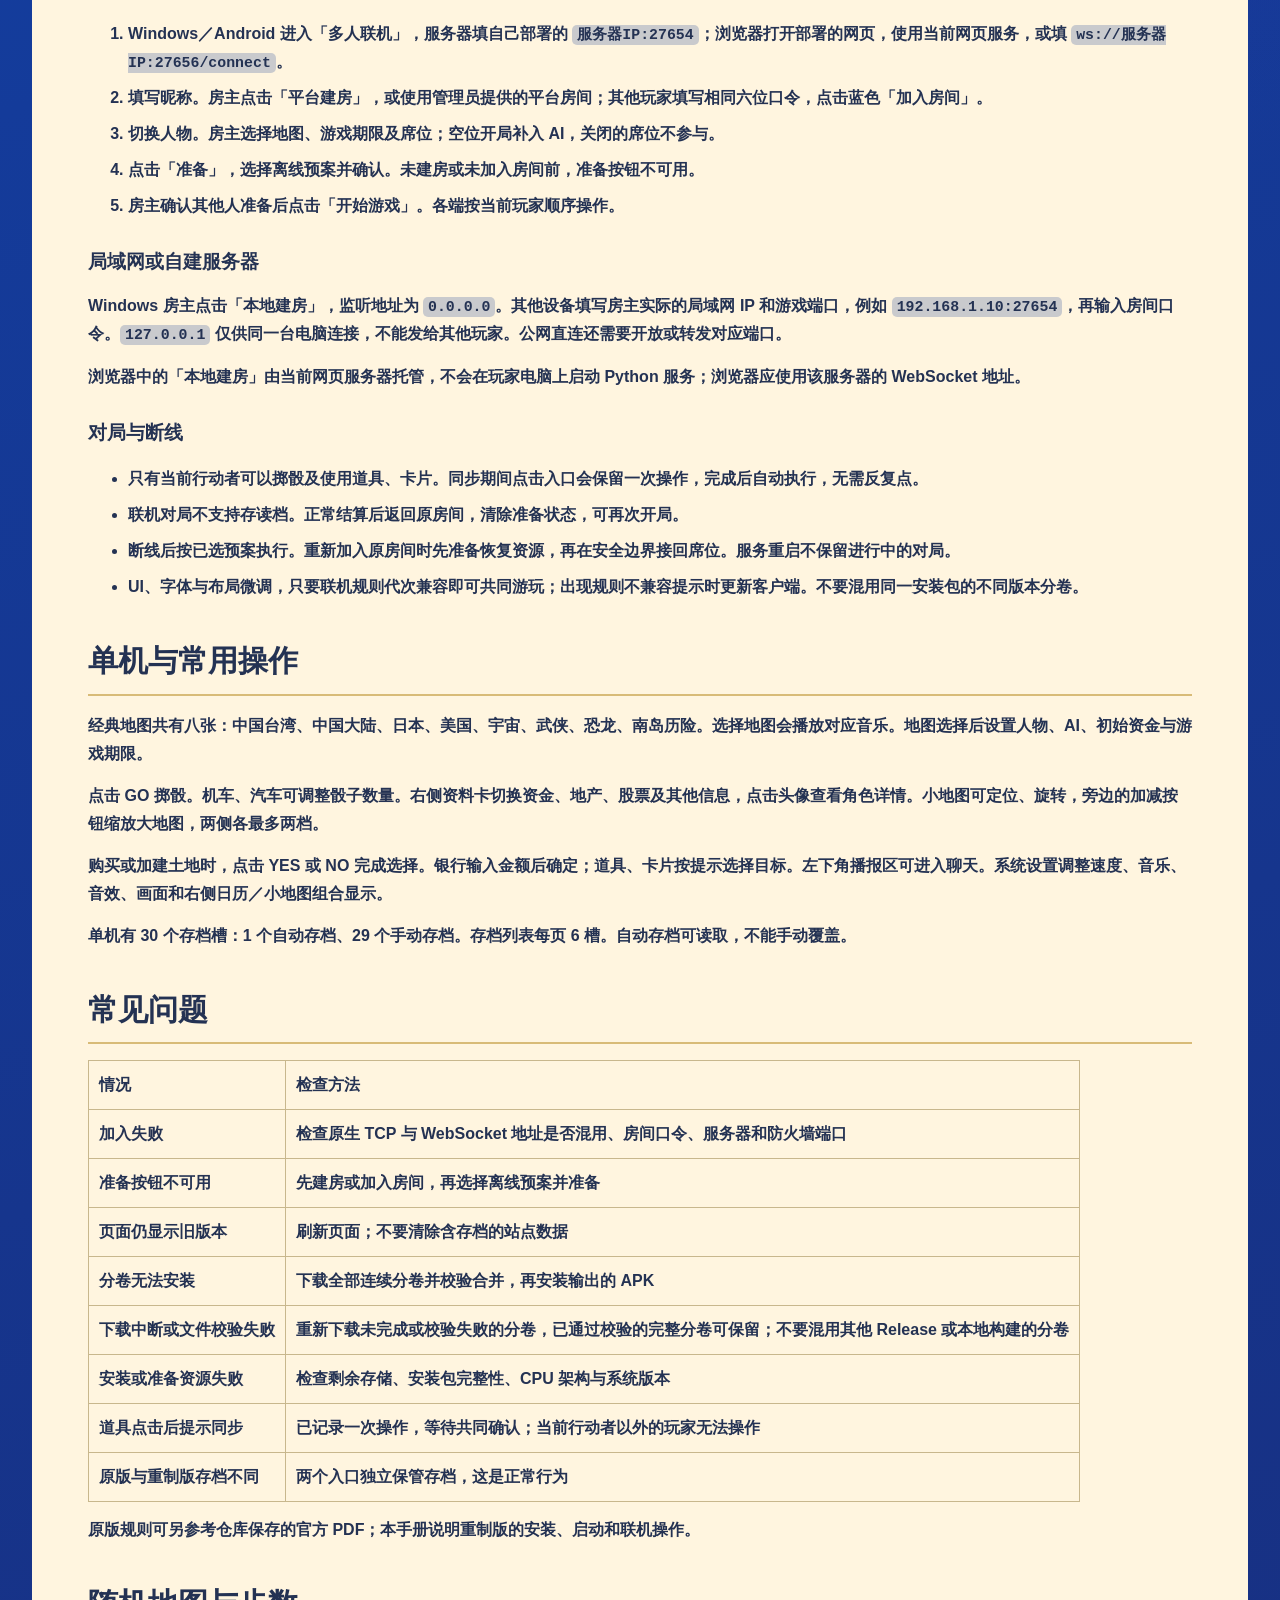
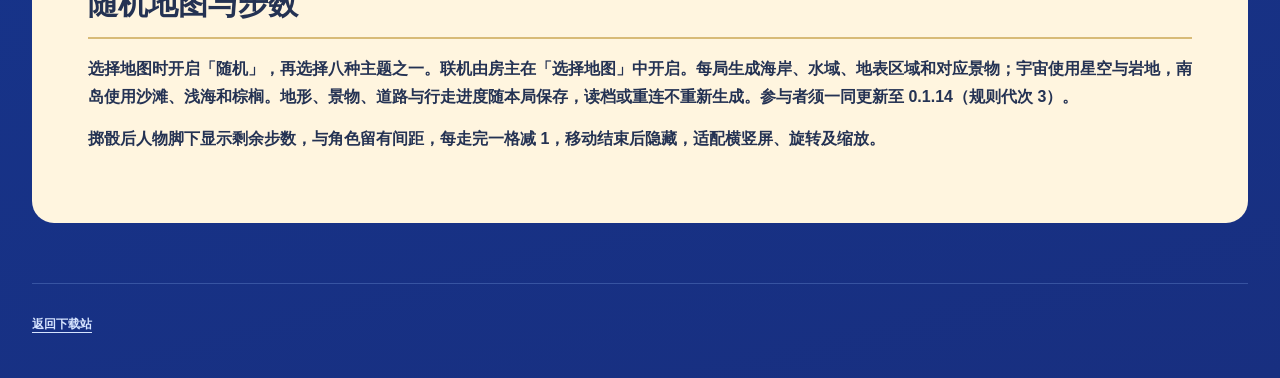
==== commit d81e73cf: "Release 0.1.14 theme landscapes with updated manual and verified downloads" ====
--- a/docs/manual.html
+++ b/docs/manual.html
@@ -8,7 +8,7 @@
 <li>Windows 将合并出的 ZIP 全部解压；Android 将合并出的 APK 复制到手机安装。分卷本身不能安装，不能直接改名为 APK。</li>
 </ol>
 <p dir="auto">若发布页直接提供完整 <code class="notranslate">.zip</code> 或 <code class="notranslate">.apk</code>，下载该文件即可。可用 PowerShell 的 <code class="notranslate">Get-FileHash -Algorithm SHA256 "文件名"</code> 与 <code class="notranslate">SHA256SUMS.txt</code> 对照。合并期间须有足够空间同时保存分卷与成品，验证完成后可自行删除分卷。</p>
-<p dir="auto">当前发布版本为 <a href="https://github.com/EXP-Games/rich4-online-release/releases/tag/v0.1.13-preview.20261116">v0.1.13-preview.20261116</a>：Windows 完整 ZIP 约 4.31 GB，共 3 卷；Android ARM64 完整 APK 约 3.31 GB，共 2 卷。只需下载自己平台的分卷，共用上述校验与合并工具。</p>
+<p dir="auto">在<a href="https://github.com/EXP-Games/rich4-online-release/releases">发布页</a>下载当前安装包与校验清单。Windows 完整 ZIP 分为 3 卷，Android ARM64 完整 APK 分为 2 卷；只需下载自己平台的全部分卷，共用上述校验与合并工具，实际大小以发布页为准。</p>
 <h2 dir="auto">1. 平台启动方式</h2>
 <p dir="auto">平台负责房间管理和联机转发，不运行游戏画面。Windows 发行包已包含原生联机大厅：解压后进入 <code class="notranslate">Rich4/bin/</code>，安装 Python 3.11+，运行以下命令。独立平台部署包可在其根目录运行相同命令：</p>
 <div class="highlight highlight-source-powershell" dir="auto"><pre class="notranslate"><span class="pl-smi">$<span class="pl-c1">env:</span>RICH4_ADMIN_TOKEN</span><span class="pl-k">=</span><span class="pl-s"><span class="pl-pds">'</span>请替换为自己的管理令牌<span class="pl-pds">'</span></span>
@@ -138,4 +138,4 @@
 </tr>
 </tbody>
 </table></markdown-accessiblity-table>
-<p dir="auto">原版规则可另参考仓库保存的官方 PDF；本手册说明重制版的安装、启动和联机操作。</p><h2>随机地图与步数</h2><p>选择地图时开启「随机」，再选择八种主题之一。联机由房主在「选择地图」中开启。存档和断线恢复保留本局地图及行走进度；参与者须更新至规则代次 2。</p><p>掷骰后人物脚下显示剩余步数，每走完一格减 1，移动结束后隐藏，适配横竖屏、旋转及缩放。</p></article></main><footer><a href="index.html">返回下载站</a></footer></body></html>
+<p dir="auto">原版规则可另参考仓库保存的官方 PDF；本手册说明重制版的安装、启动和联机操作。</p><h2>随机地图与步数</h2><p>选择地图时开启「随机」，再选择八种主题之一。联机由房主在「选择地图」中开启。每局生成海岸、水域、地表区域和对应景物；宇宙使用星空与岩地，南岛使用沙滩、浅海和棕榈。地形、景物、道路与行走进度随本局保存，读档或重连不重新生成。参与者须一同更新至 0.1.14（规则代次 3）。</p><p>掷骰后人物脚下显示剩余步数，与角色留有间距，每走完一格减 1，移动结束后隐藏，适配横竖屏、旋转及缩放。</p></article></main><footer><a href="index.html">返回下载站</a></footer></body></html>
--- a/docs/game.css
+++ b/docs/game.css
@@ -7,3 +7,6 @@
 .resource-panel{padding:28px;background:linear-gradient(145deg,#3479de,#254ea9);margin:8px 7px 30px}.resource-top,.resource-bottom{display:flex;align-items:center;justify-content:space-between;gap:20px}.resource-top h3{font-size:26px;margin-top:4px}.resource-size{background:#fff0c6;color:#513647;border-radius:999px;padding:9px 16px;font-size:14px;white-space:nowrap}.install-steps{display:grid;grid-template-columns:repeat(3,1fr);gap:18px;margin:24px 0}.install-steps>div{padding:22px;background:linear-gradient(#fff8e8,#f3dfb4);border:2px solid #ffe19b;border-radius:18px;color:#263754;box-shadow:0 4px #623092}.install-steps h4{font-size:19px;margin:0 0 10px}.install-steps p,.resource-bottom p{font-size:13px;line-height:1.9}.resource-bottom p{color:#dce9ff}.resource-bottom .button{font-size:14px}.resource-panel+.paper{margin-top:20px}.filters button{touch-action:manipulation}@media(max-width:740px){.resource-panel{padding:19px}.resource-top,.resource-bottom{flex-direction:column;align-items:flex-start;gap:14px}.resource-top h3{font-size:23px}.resource-size{font-size:12px}.install-steps{grid-template-columns:1fr;gap:15px}.install-steps .number{float:left;margin-right:14px;margin-bottom:0}.install-steps h4{line-height:35px}.install-steps p{clear:both;padding-top:8px}.resource-bottom .button{width:100%}}
 
 .supplements>h3{font-size:21px;margin-bottom:18px}.supplement-grid .preview-link{min-height:100px}
+
+#random-landscapes .frame{height:auto;min-height:0;max-height:none}
+#random-landscapes .frame img{display:block;width:100%;height:auto;aspect-ratio:2048/624;object-fit:contain}
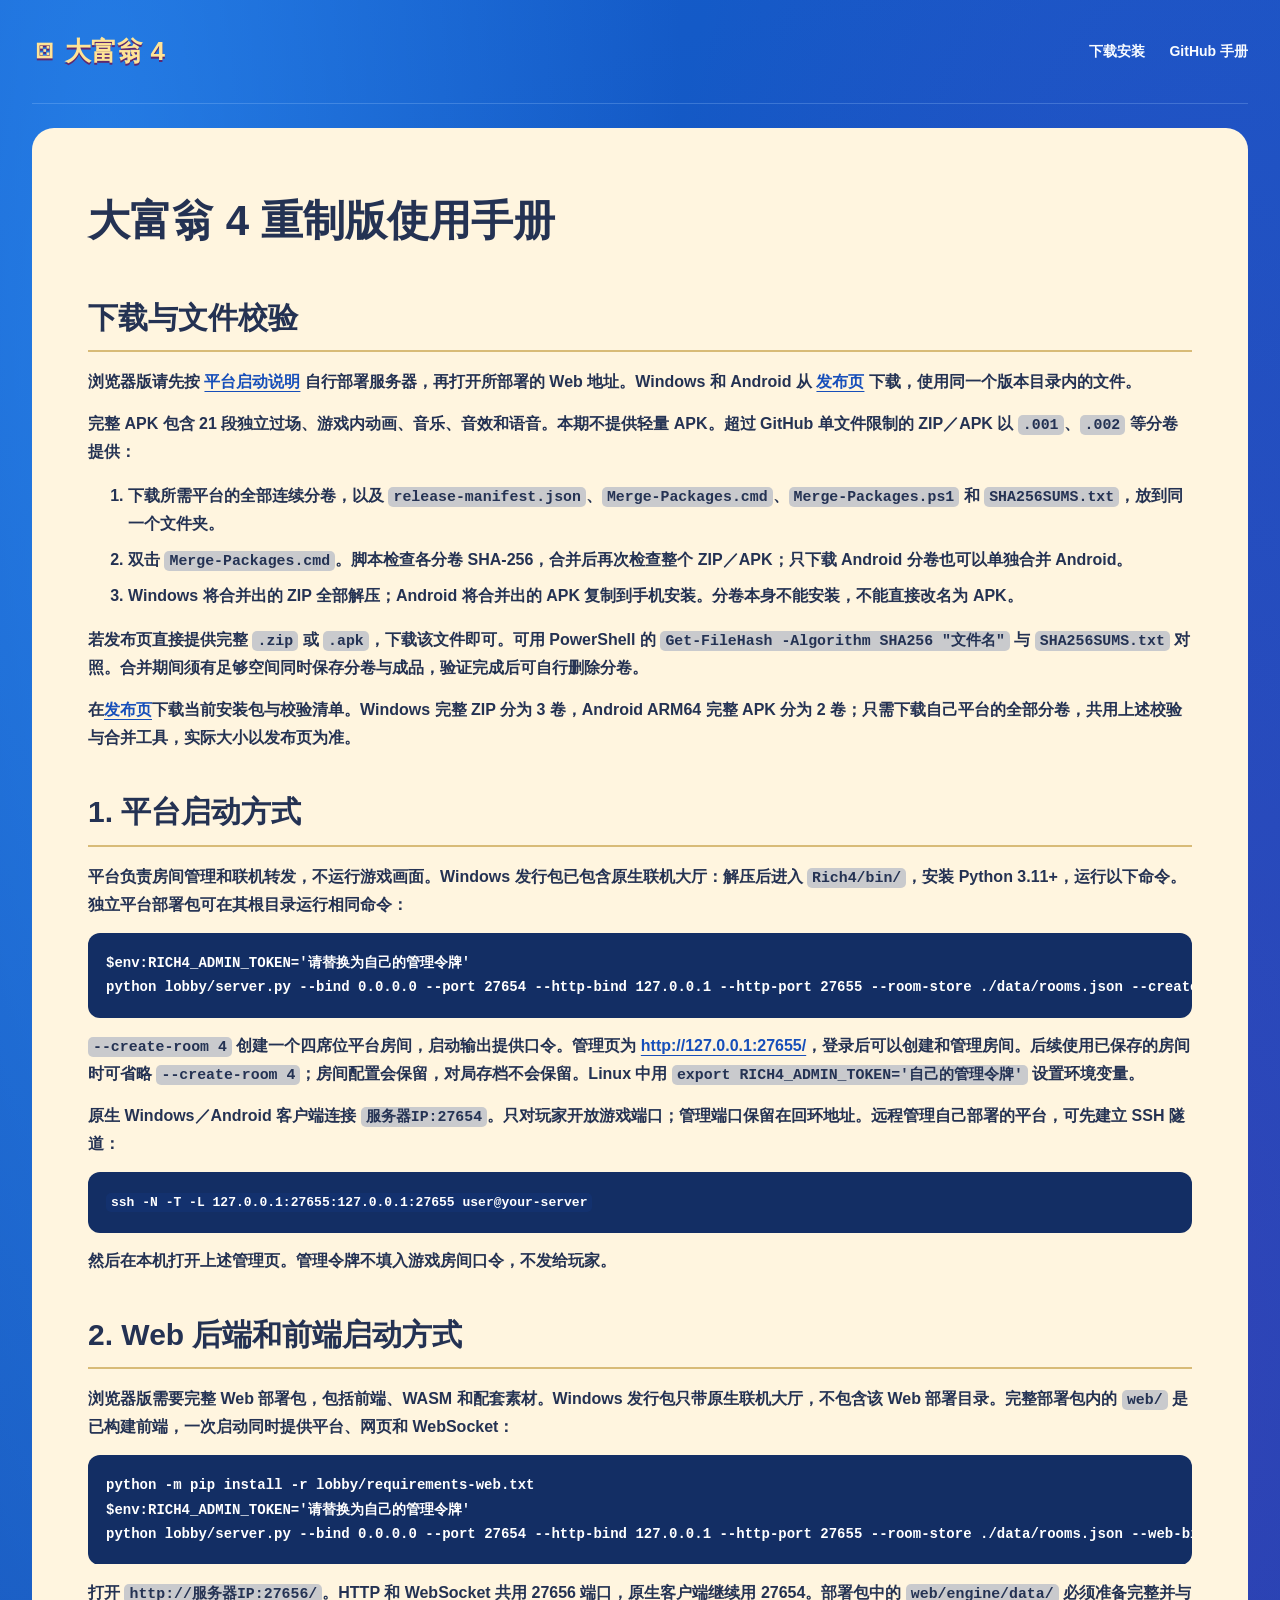
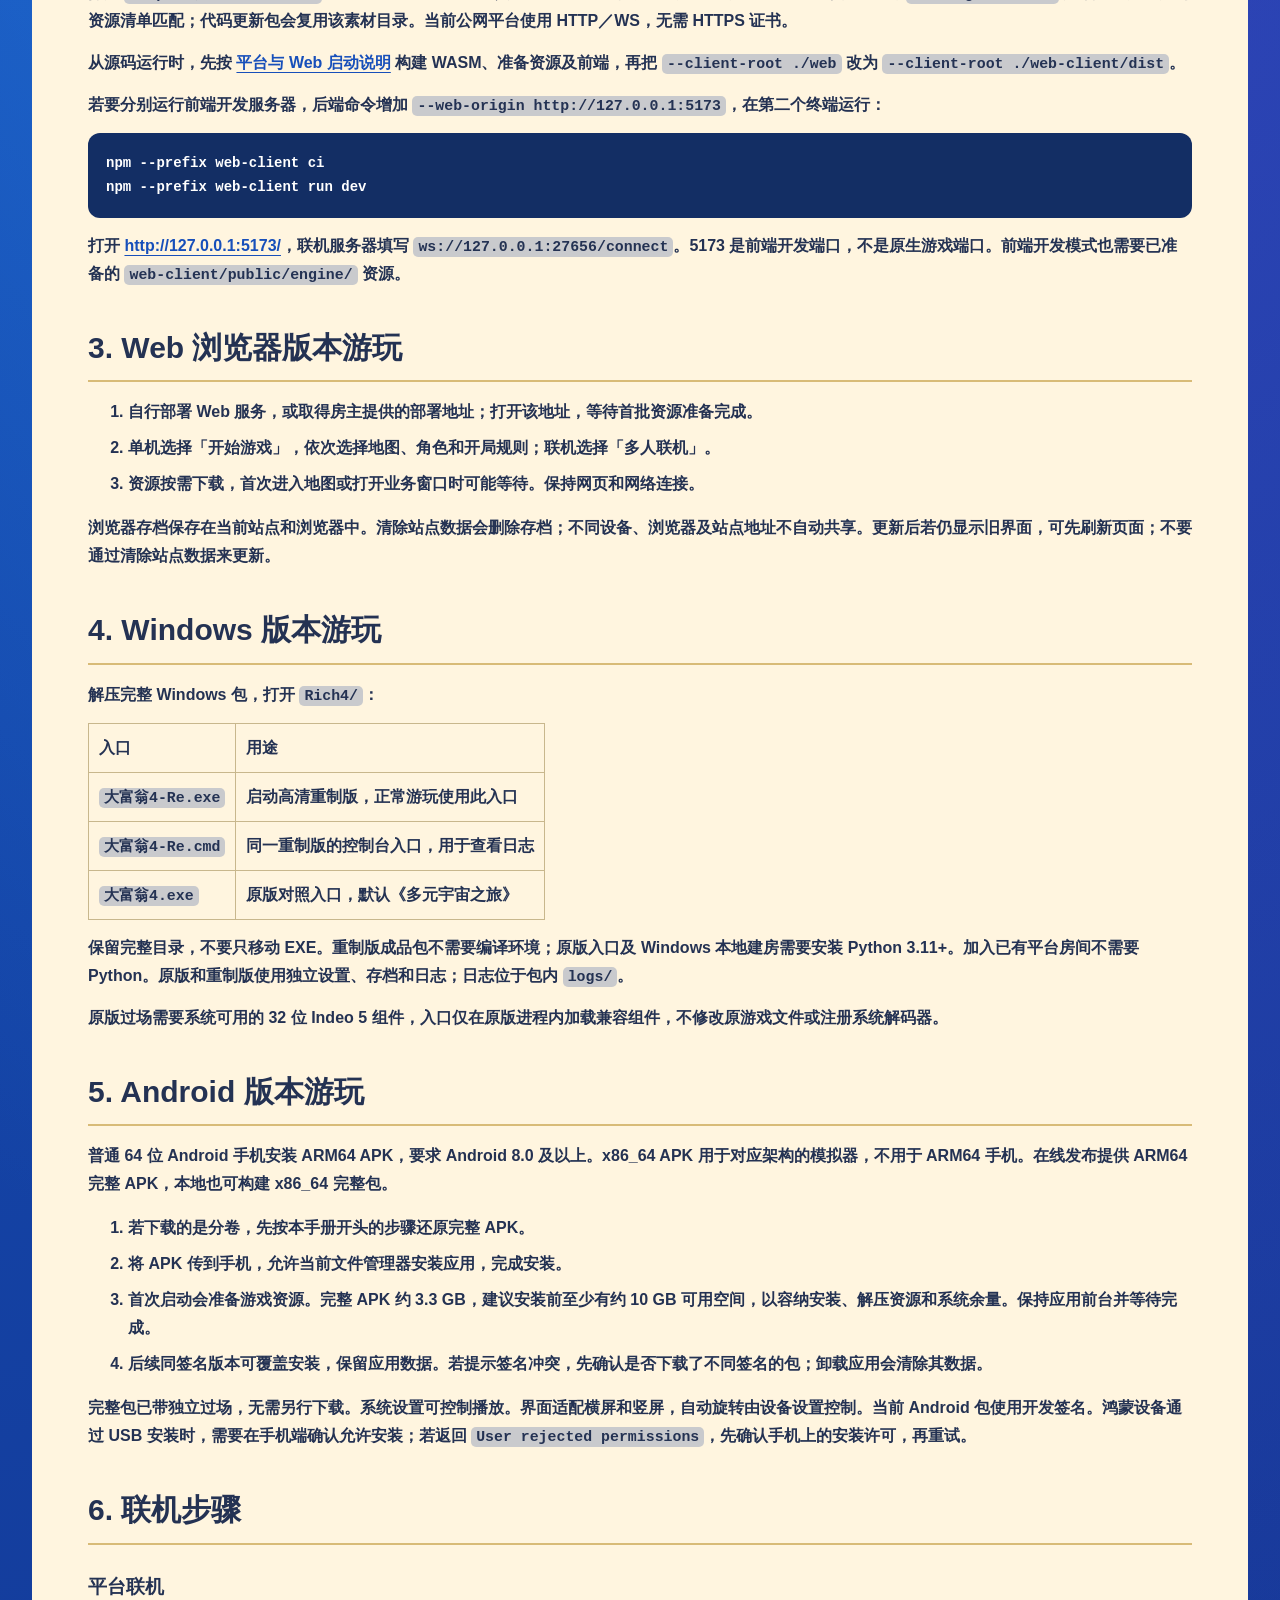
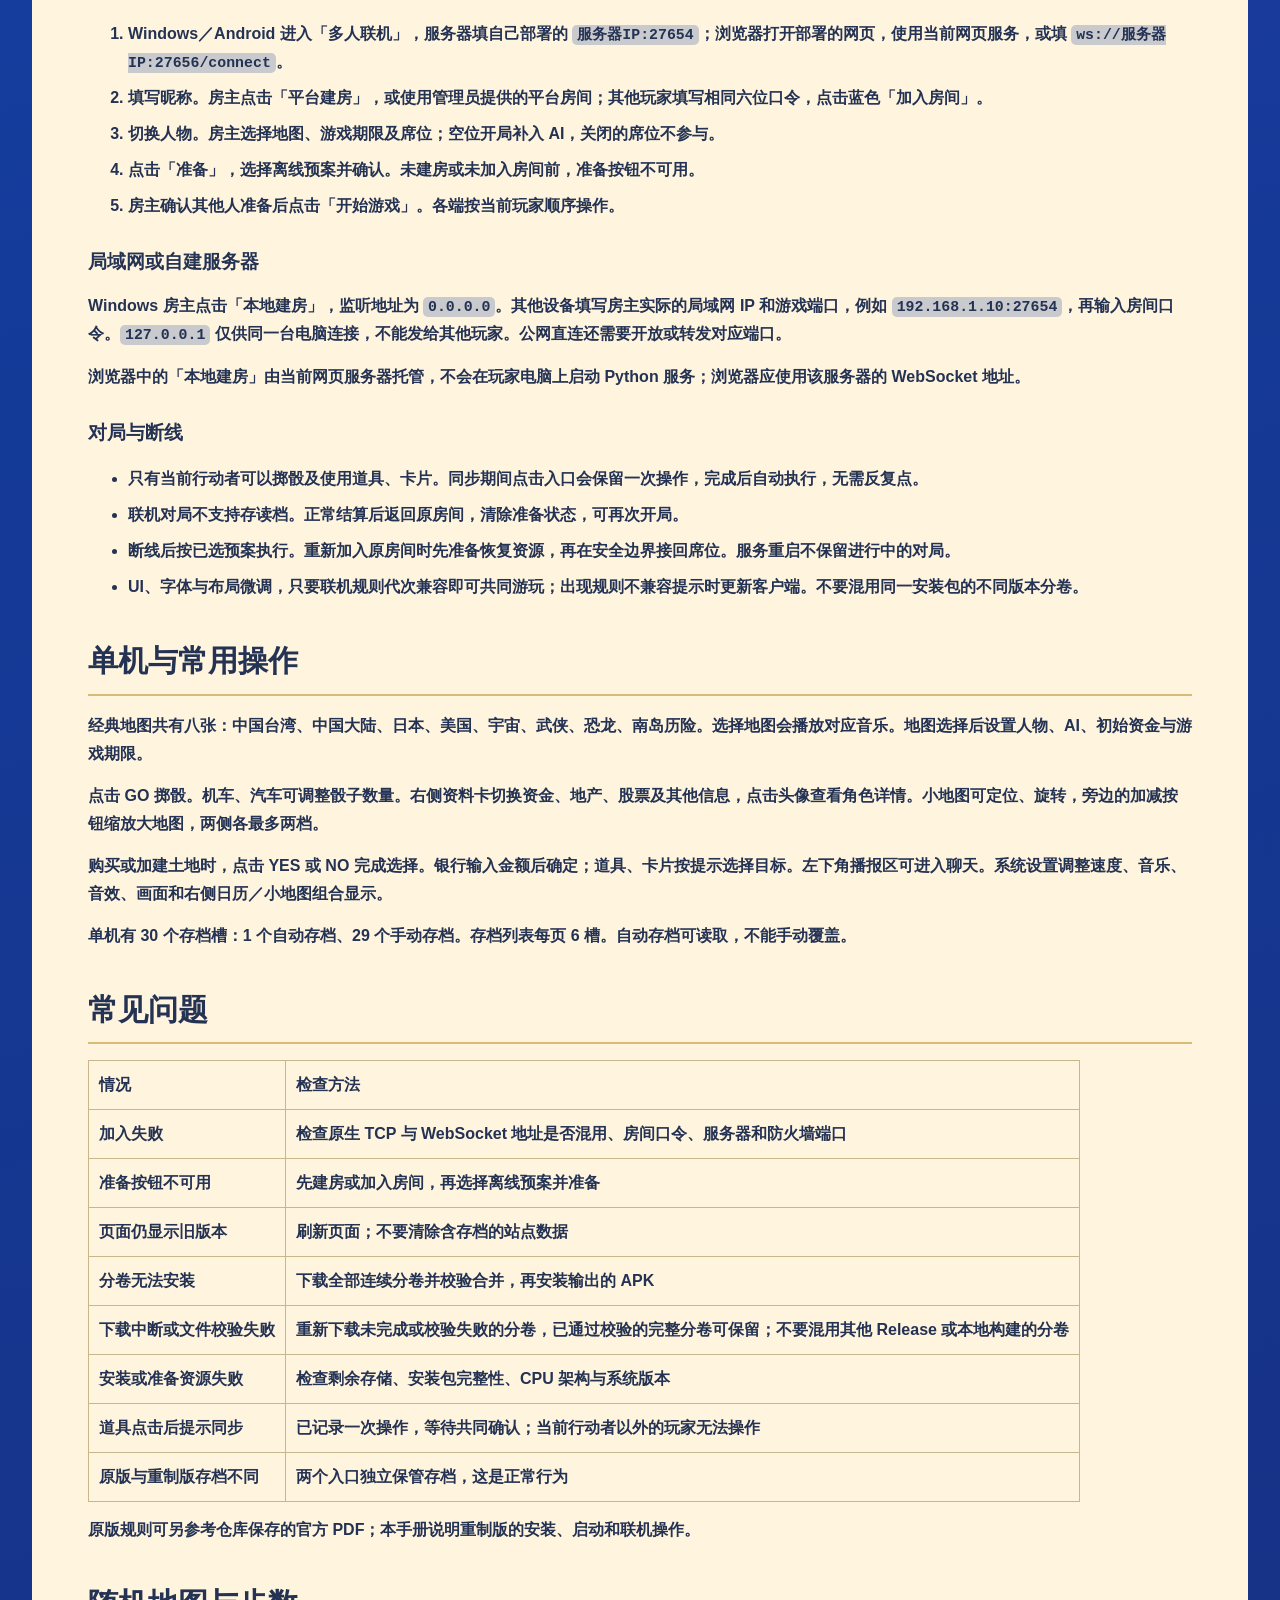
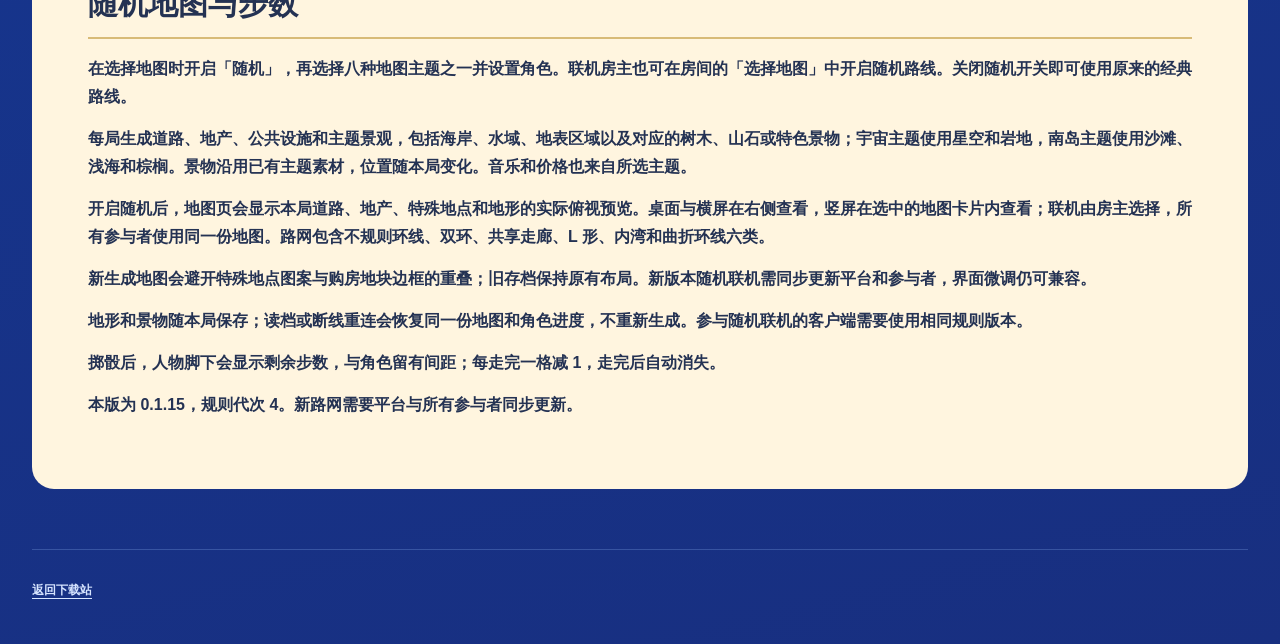
==== commit f4ec9913: "Publish 0.1.15 downloads and actual random map previews" ====
--- a/docs/manual.html
+++ b/docs/manual.html
@@ -138,4 +138,4 @@
 </tr>
 </tbody>
 </table></markdown-accessiblity-table>
-<p dir="auto">原版规则可另参考仓库保存的官方 PDF；本手册说明重制版的安装、启动和联机操作。</p><h2>随机地图与步数</h2><p>选择地图时开启「随机」，再选择八种主题之一。联机由房主在「选择地图」中开启。每局生成海岸、水域、地表区域和对应景物；宇宙使用星空与岩地，南岛使用沙滩、浅海和棕榈。地形、景物、道路与行走进度随本局保存，读档或重连不重新生成。参与者须一同更新至 0.1.14（规则代次 3）。</p><p>掷骰后人物脚下显示剩余步数，与角色留有间距，每走完一格减 1，移动结束后隐藏，适配横竖屏、旋转及缩放。</p></article></main><footer><a href="index.html">返回下载站</a></footer></body></html>
+<p dir="auto">原版规则可另参考仓库保存的官方 PDF；本手册说明重制版的安装、启动和联机操作。</p><h2>随机地图与步数</h2><p>在选择地图时开启「随机」，再选择八种地图主题之一并设置角色。联机房主也可在房间的「选择地图」中开启随机路线。关闭随机开关即可使用原来的经典路线。</p><p>每局生成道路、地产、公共设施和主题景观，包括海岸、水域、地表区域以及对应的树木、山石或特色景物；宇宙主题使用星空和岩地，南岛主题使用沙滩、浅海和棕榈。景物沿用已有主题素材，位置随本局变化。音乐和价格也来自所选主题。</p><p>开启随机后，地图页会显示本局道路、地产、特殊地点和地形的实际俯视预览。桌面与横屏在右侧查看，竖屏在选中的地图卡片内查看；联机由房主选择，所有参与者使用同一份地图。路网包含不规则环线、双环、共享走廊、L 形、内湾和曲折环线六类。</p><p>新生成地图会避开特殊地点图案与购房地块边框的重叠；旧存档保持原有布局。新版本随机联机需同步更新平台和参与者，界面微调仍可兼容。</p><p>地形和景物随本局保存；读档或断线重连会恢复同一份地图和角色进度，不重新生成。参与随机联机的客户端需要使用相同规则版本。</p><p>掷骰后，人物脚下会显示剩余步数，与角色留有间距；每走完一格减 1，走完后自动消失。</p><p>本版为 0.1.15，规则代次 4。新路网需要平台与所有参与者同步更新。</p></article></main><footer><a href="index.html">返回下载站</a></footer></body></html>
--- a/docs/game.css
+++ b/docs/game.css
@@ -10,3 +10,5 @@
 
 #random-landscapes .frame{height:auto;min-height:0;max-height:none}
 #random-landscapes .frame img{display:block;width:100%;height:auto;aspect-ratio:2048/624;object-fit:contain}
+#random-preview .frame{height:auto;min-height:0;max-height:none}
+#random-preview .frame img{display:block;width:100%;height:auto;aspect-ratio:1280/720;object-fit:contain}
